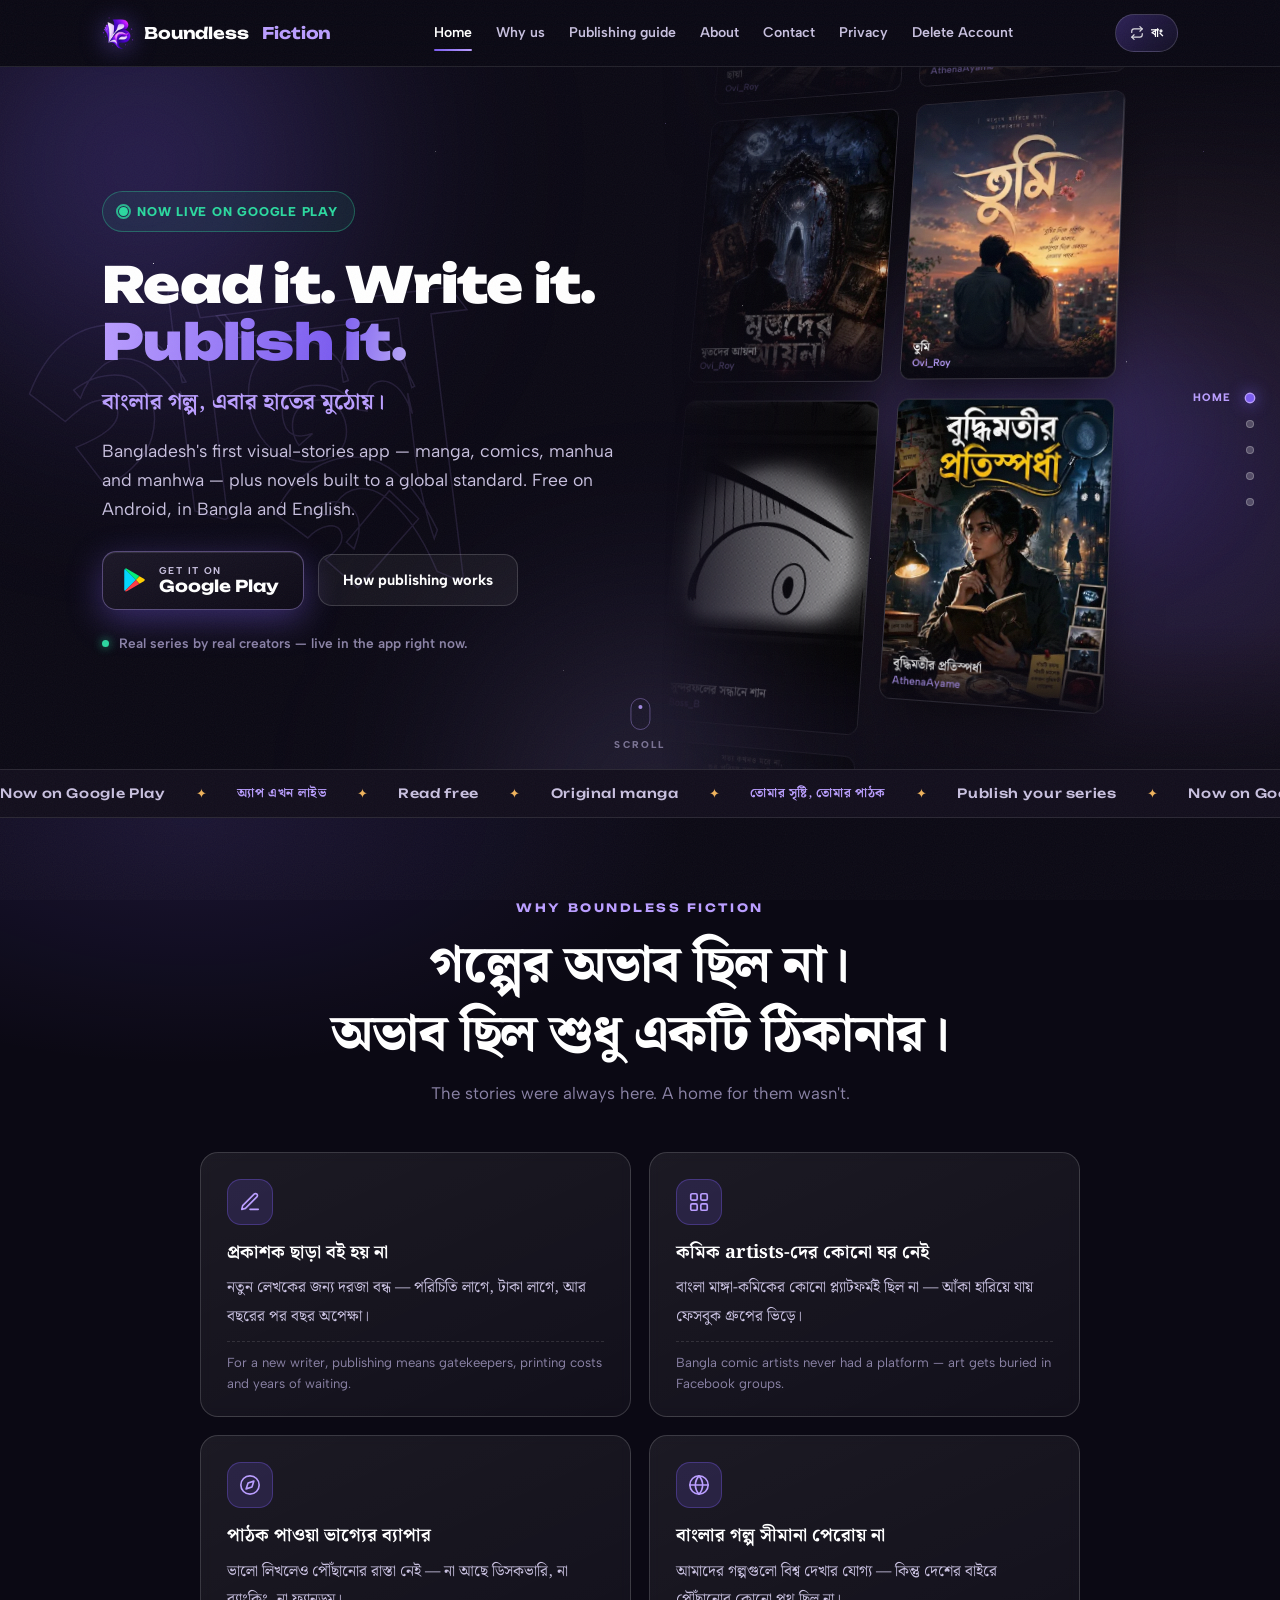
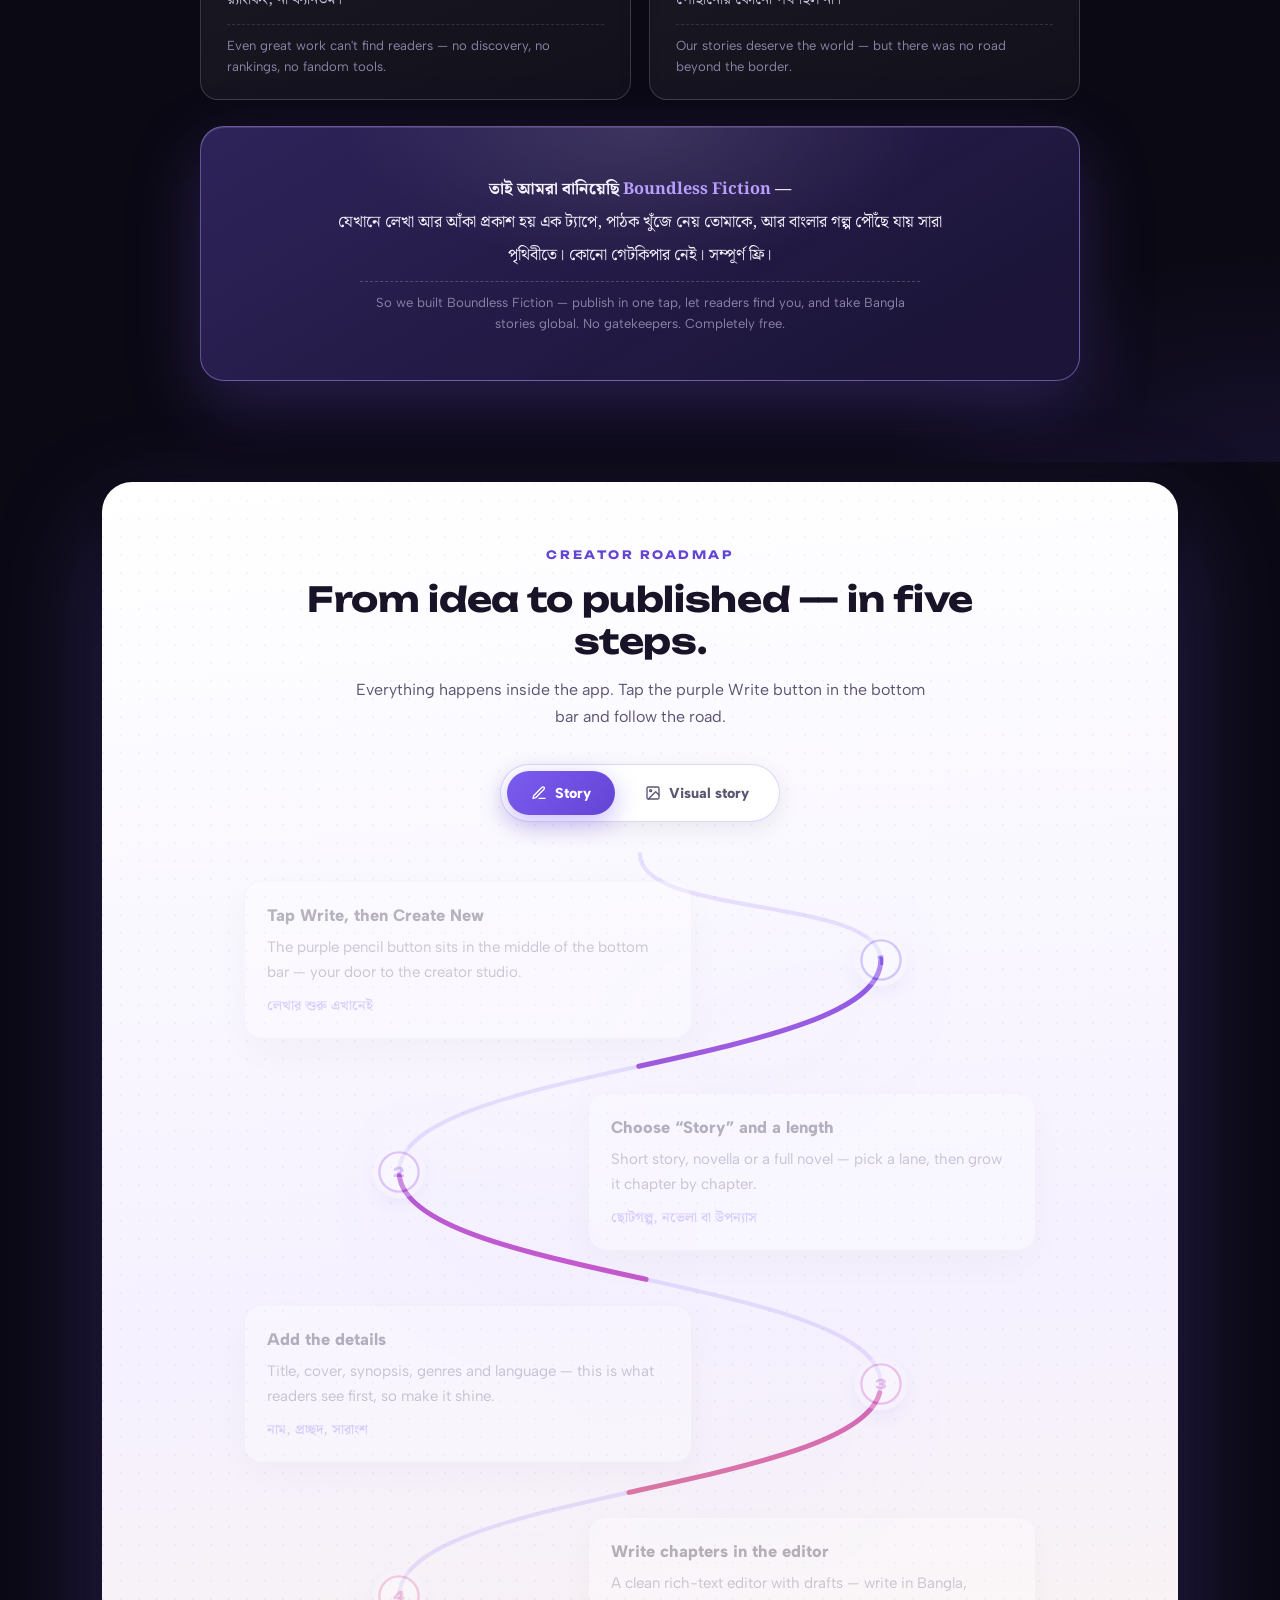
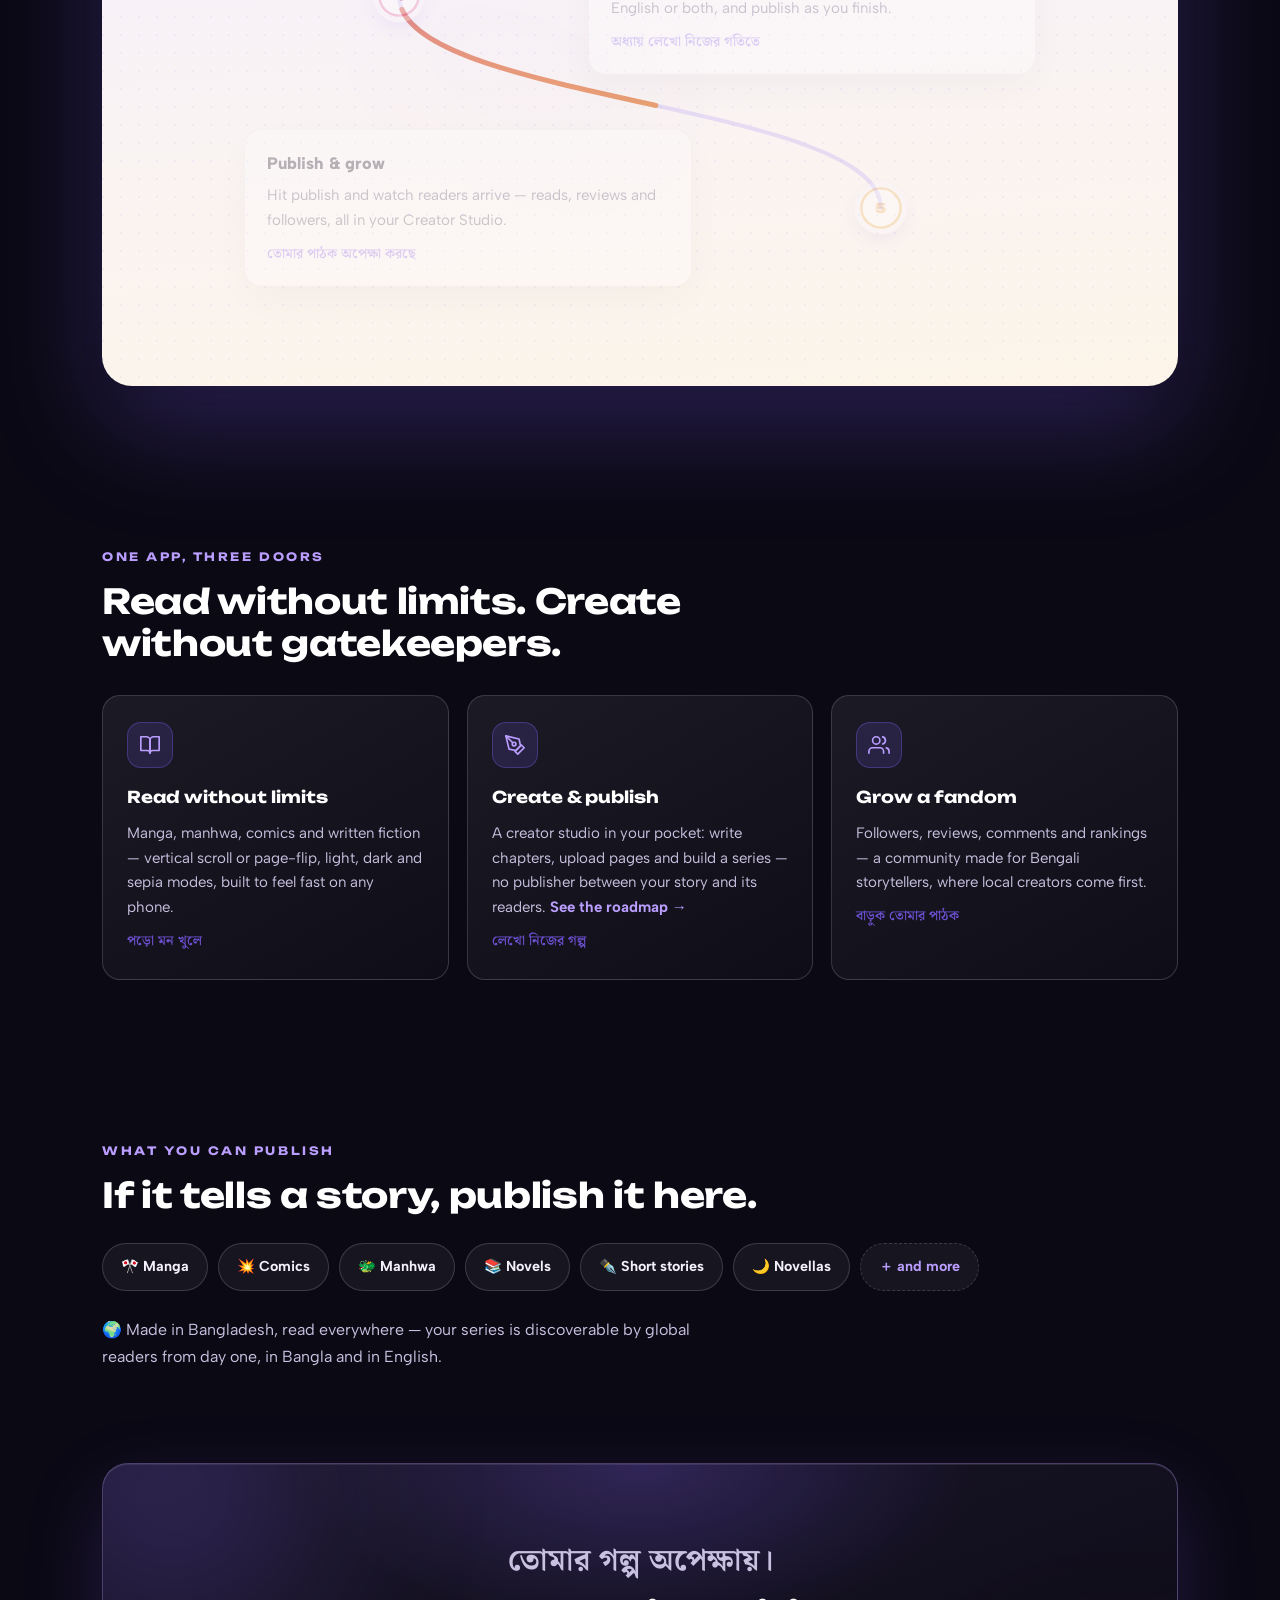
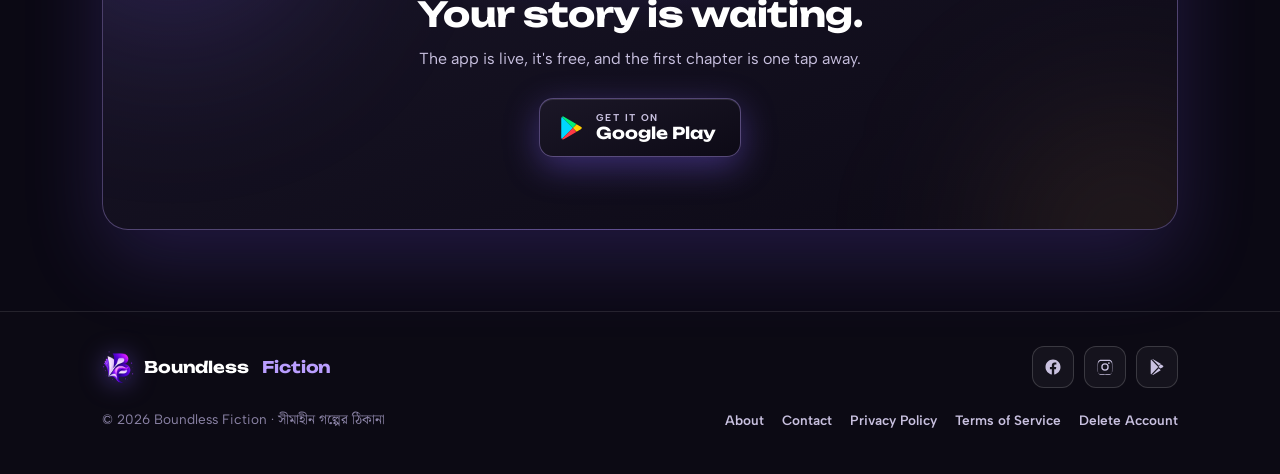
==== index.html @ b5a509c5 "Fix shelf going empty mid-loop; shuffle covers per visit - Root cause: the duplicate cover set used " ====
<!DOCTYPE html>
<html lang="en">
<head>
<meta charset="UTF-8">
<meta name="viewport" content="width=device-width, initial-scale=1.0">
<title>Boundless Fiction — Read & Publish Manga, Comics & Stories | Now on Google Play</title>
<link rel="icon" href="/favicon.ico" sizes="any">
<link rel="icon" type="image/png" sizes="32x32" href="/assets/favicon-32x32.png">
<link rel="icon" type="image/png" sizes="16x16" href="/assets/favicon-16x16.png">
<link rel="apple-touch-icon" sizes="180x180" href="/assets/apple-touch-icon.png">
<meta name="description" content="Boundless Fiction is live on Google Play — read original manga, comics and stories in Bangla and English, free. Write, publish and grow your own series with the creator studio. Made in Bangladesh, read everywhere.">
<meta name="robots" content="index, follow, max-image-preview:large, max-snippet:-1">
<link rel="canonical" href="https://boundlessfiction.com/">

<!-- Open Graph (Facebook / WhatsApp / LinkedIn) -->
<meta property="og:type" content="website">
<meta property="og:site_name" content="Boundless Fiction">
<meta property="og:title" content="Boundless Fiction — Read &amp; Publish Manga, Comics &amp; Stories. Now on Google Play.">
<meta property="og:description" content="The app is live — original manga, comics and stories in Bangla and English, free on Android. Publish your own series with the creator studio. Made in Bangladesh, read everywhere.">
<meta property="og:url" content="https://boundlessfiction.com/">
<meta property="og:image" content="https://boundlessfiction.com/assets/logo.png">
<meta property="og:locale" content="en_US">
<meta property="og:locale:alternate" content="bn_BD">

<!-- Twitter Card -->
<meta name="twitter:card" content="summary_large_image">
<meta name="twitter:title" content="Boundless Fiction — Read &amp; Publish Manga, Comics &amp; Stories. Now on Google Play.">
<meta name="twitter:description" content="The app is live — original manga, comics and stories in Bangla and English, free on Android. Made in Bangladesh, read everywhere.">
<meta name="twitter:image" content="https://boundlessfiction.com/assets/logo.png">

<meta name="theme-color" content="#7B5CF0">
<script type="application/ld+json">
{
  "@context": "https://schema.org",
  "@graph": [
    {
      "@type": "Organization",
      "name": "Boundless Fiction",
      "url": "https://boundlessfiction.com/",
      "logo": "https://boundlessfiction.com/assets/logo.png",
      "description": "Boundless Fiction is Bangladesh's digital home for original manga, comics and stories — read and publish in Bangla and English.",
      "sameAs": [
        "https://play.google.com/store/apps/details?id=com.boundlessfiction.app",
        "https://www.facebook.com/BoundlessFiction",
        "https://www.instagram.com/boundlessfictionapp"
      ]
    },
    {
      "@type": "SoftwareApplication",
      "name": "Boundless Fiction",
      "operatingSystem": "Android",
      "applicationCategory": "EntertainmentApplication",
      "url": "https://boundlessfiction.com/",
      "installUrl": "https://play.google.com/store/apps/details?id=com.boundlessfiction.app",
      "offers": { "@type": "Offer", "price": "0", "priceCurrency": "USD" }
    }
  ]
}
</script>
<link rel="preconnect" href="https://fonts.googleapis.com">
<link rel="preconnect" href="https://fonts.gstatic.com" crossorigin>
<link href="https://fonts.googleapis.com/css2?family=Unbounded:wght@500;700;900&family=Albert+Sans:wght@400;600;700;800&family=Noto+Serif+Bengali:wght@400;600;700;800&display=swap" rel="stylesheet">
<link rel="stylesheet" href="assets/home.css?v=7">
<script defer src="assets/home.js?v=7"></script>
</head>
<body>

<header>
  <div class="wrap nav">
    <a class="logo" href="index.html"><img class="mark" src="assets/logo.png" alt="Boundless Fiction logo">Boundless&nbsp;<em>Fiction</em></a>
    <input type="checkbox" id="menu" class="menu-toggle" hidden aria-hidden="true">
    <div class="nav-right">
      <button class="lang-btn" type="button" aria-label="Switch language">
        <svg viewBox="0 0 24 24" width="14" height="14" fill="none" stroke="currentColor" stroke-width="2" stroke-linecap="round" stroke-linejoin="round" aria-hidden="true"><path d="M17 1l4 4-4 4"/><path d="M3 11V9a4 4 0 0 1 4-4h14"/><path d="M7 23l-4-4 4-4"/><path d="M21 13v2a4 4 0 0 1-4 4H3"/></svg>
        <span class="lang-label">বাং</span>
      </button>
      <label for="menu" class="menu-btn" aria-label="Menu"><span></span><span></span><span></span></label>
    </div>
    <nav class="links">
      <a href="index.html" aria-current="page" data-i18n="nav.home">Home</a>
      <a href="#why" data-i18n="nav.why">Why us</a>
      <a href="#publish" data-i18n="nav.guide">Publishing guide</a>
      <a href="about.html" data-i18n="nav.about">About</a>
      <a href="contact.html" data-i18n="nav.contact">Contact</a>
      <a href="privacy.html" class="hide-sm" data-i18n="nav.privacy">Privacy</a>
      <a href="/delete-account/" class="hide-sm" data-i18n="nav.delete">Delete Account</a>
    </nav>
  </div>
</header>

<!-- flowing petals — the story drifts through the whole page -->
<div class="petals" aria-hidden="true">
  <i style="left:6%;  --t:19s; --d:-3s;  --s:.8"></i>
  <i style="left:14%; --t:24s; --d:-11s; --s:1.1"></i>
  <i style="left:24%; --t:17s; --d:-7s;  --s:.7"></i>
  <i style="left:33%; --t:26s; --d:-19s; --s:1"></i>
  <i style="left:44%; --t:21s; --d:-5s;  --s:.85"></i>
  <i style="left:54%; --t:18s; --d:-14s; --s:.65"></i>
  <i style="left:63%; --t:25s; --d:-9s;  --s:1.15"></i>
  <i style="left:72%; --t:20s; --d:-16s; --s:.75"></i>
  <i style="left:82%; --t:23s; --d:-2s;  --s:.95"></i>
  <i style="left:90%; --t:19s; --d:-12s; --s:.7"></i>
  <i style="left:38%; --t:28s; --d:-22s; --s:.6"></i>
  <i style="left:58%; --t:22s; --d:-18s; --s:.9"></i>
</div>

<nav class="dot-nav" aria-label="Page sections">
  <a href="#top" class="act"><span class="dn-label" data-i18n="nav.home">Home</span><span class="dn-dot"></span></a>
  <a href="#why"><span class="dn-label" data-i18n="nav.why">Why us</span><span class="dn-dot"></span></a>
  <a href="#publish"><span class="dn-label" data-i18n="nav.guide">Publishing guide</span><span class="dn-dot"></span></a>
  <a href="#features"><span class="dn-label" data-i18n="dn.features">Features</span><span class="dn-dot"></span></a>
  <a href="#get-app"><span class="dn-label" data-i18n="dn.app">Get the app</span><span class="dn-dot"></span></a>
</nav>

<main>
  <!-- ── Hero: the night shelf ───────────────────────────────────────── -->
  <section class="hero" id="top">
    <!-- Ambient motion background (pure CSS). To swap in a generated video
         loop (needs Higgsfield credits), drop assets/hero-loop.mp4 + uncomment:
    <video class="hero-video" autoplay muted loop playsinline poster="assets/logo.png">
      <source src="assets/hero-loop.mp4" type="video/mp4">
    </video> -->
    <div class="sky" aria-hidden="true">
      <span class="blob b1"></span><span class="blob b2"></span><span class="blob b3"></span>
      <span class="stars s1"></span><span class="stars s2"></span>
      <span class="shoot sh1"></span><span class="shoot sh2"></span>
    </div>

    <div class="wrap hero-grid">
      <span class="hero-glyph bn-f" aria-hidden="true">গল্প</span>
      <div class="hero-copy">
        <span class="live-badge rv"><span class="dot"></span><span data-i18n="hero.badge">Now live on Google Play</span></span>
        <h1 class="rv" style="--d:.07s">
          <span data-i18n="hero.h1a">Read it. Write it.</span><br>
          <span class="grad" data-i18n="hero.h1b">Publish it.</span>
        </h1>
        <p class="bn-display rv" style="--d:.14s">বাংলার গল্প, এবার হাতের মুঠোয়।</p>
        <p class="lede rv" style="--d:.2s" data-i18n="hero.lede">Bangladesh's first visual-stories app — manga, comics, manhua and manhwa — plus novels built to a global standard. Free on Android, in Bangla and English.</p>
        <div class="cta-row rv" style="--d:.28s">
          <a class="btn-play" href="https://play.google.com/store/apps/details?id=com.boundlessfiction.app" target="_blank" rel="noopener">
            <svg viewBox="0 0 24 24" width="26" height="26" aria-hidden="true"><path fill="#00F076" d="M16.9 8.4 5.8 1.8c-.9-.5-1.7-.5-2.2 0L13.7 12l3.2-3.6z"/><path fill="#00D7FE" d="M3.6 1.8 13.7 12 3.6 22.2c-.4-.4-.6-1-.6-1.7V3.5c0-.7.2-1.3.6-1.7z"/><path fill="#FFCE00" d="M17.1 8.6 13.7 12l3.4 3.4 4-2.3c1.2-.7 1.2-1.5 0-2.2l-4-2.3z"/><path fill="#FF3A44" d="M16.9 15.6 13.7 12 3.6 22.2c.5.5 1.3.5 2.2 0l11.1-6.6z"/></svg>
            <span class="lines"><span class="small" data-i18n="hero.geton">GET IT ON</span><span class="big">Google Play</span></span>
          </a>
          <a class="btn-ghost" href="#publish" data-i18n="hero.how">How publishing works</a>
        </div>
        <p class="hero-note rv" style="--d:.36s"><span class="dot" aria-hidden="true"></span><span data-i18n="hero.note">Real series by real creators — live in the app right now.</span></p>
      </div>
    </div>

    <!-- The night shelf: the whole right side of the screen is a drifting
         3D wall of real covers from the app -->
    <div class="shelf rv" style="--d:.24s" role="img" aria-label="Covers of real series published on Boundless Fiction, drifting across a tilted shelf">
        <div class="shelf-tilt">
          <div class="lane" style="--t:46s">
            <div class="lane-track">
              <div class="set">
                <a class="shelf-card" href="https://play.google.com/store/apps/details?id=com.boundlessfiction.app" target="_blank" rel="noopener" tabindex="-1">
                  <img src="assets/covers/athena-buddhimotir.webp" alt="" width="360" height="480" decoding="async">
                  <span class="plate"><strong class="bn-f">বুদ্ধিমতীর প্রতিস্পর্ধা</strong><em>AthenaAyame</em></span>
                </a>
                <a class="shelf-card" href="https://play.google.com/store/apps/details?id=com.boundlessfiction.app" target="_blank" rel="noopener" tabindex="-1">
                  <img src="assets/covers/bossb-fifth-seal.webp" alt="" width="360" height="540" decoding="async">
                  <span class="plate"><strong>The Fifth Seal</strong><em>Boss_B</em></span>
                </a>
                <a class="shelf-card" href="https://play.google.com/store/apps/details?id=com.boundlessfiction.app" target="_blank" rel="noopener" tabindex="-1">
                  <img src="assets/covers/ovi-chhaya.webp" alt="" width="360" height="480" decoding="async">
                  <span class="plate"><strong class="bn-f">ছায়া</strong><em>Ovi_Roy</em></span>
                </a>
              </div>
              <div class="set" aria-hidden="true">
                <a class="shelf-card" href="https://play.google.com/store/apps/details?id=com.boundlessfiction.app" target="_blank" rel="noopener" tabindex="-1">
                  <img src="assets/covers/athena-buddhimotir.webp" alt="" width="360" height="480" decoding="async">
                  <span class="plate"><strong class="bn-f">বুদ্ধিমতীর প্রতিস্পর্ধা</strong><em>AthenaAyame</em></span>
                </a>
                <a class="shelf-card" href="https://play.google.com/store/apps/details?id=com.boundlessfiction.app" target="_blank" rel="noopener" tabindex="-1">
                  <img src="assets/covers/bossb-fifth-seal.webp" alt="" width="360" height="540" decoding="async">
                  <span class="plate"><strong>The Fifth Seal</strong><em>Boss_B</em></span>
                </a>
                <a class="shelf-card" href="https://play.google.com/store/apps/details?id=com.boundlessfiction.app" target="_blank" rel="noopener" tabindex="-1">
                  <img src="assets/covers/ovi-chhaya.webp" alt="" width="360" height="480" decoding="async">
                  <span class="plate"><strong class="bn-f">ছায়া</strong><em>Ovi_Roy</em></span>
                </a>
              </div>
            </div>
          </div>

          <div class="lane rev" style="--t:58s">
            <div class="lane-track">
              <div class="set">
                <a class="shelf-card" href="https://play.google.com/store/apps/details?id=com.boundlessfiction.app" target="_blank" rel="noopener" tabindex="-1">
                  <img src="assets/covers/nill-ogrebane.webp" alt="" width="360" height="540" decoding="async">
                  <span class="plate"><strong>OGREBANE</strong><em>Nill</em></span>
                </a>
                <a class="shelf-card" href="https://play.google.com/store/apps/details?id=com.boundlessfiction.app" target="_blank" rel="noopener" tabindex="-1">
                  <img src="assets/covers/ovi-mritoder-ayna.webp" alt="" width="360" height="480" decoding="async">
                  <span class="plate"><strong class="bn-f">মৃতদের আয়না</strong><em>Ovi_Roy</em></span>
                </a>
                <a class="shelf-card" href="https://play.google.com/store/apps/details?id=com.boundlessfiction.app" target="_blank" rel="noopener" tabindex="-1">
                  <img src="assets/covers/bossb-shundorfol.webp" alt="" width="360" height="540" decoding="async">
                  <span class="plate"><strong class="bn-f">সুন্দরফলের সন্ধানে শান</strong><em>Boss_B</em></span>
                </a>
                <a class="shelf-card" href="https://play.google.com/store/apps/details?id=com.boundlessfiction.app" target="_blank" rel="noopener" tabindex="-1">
                  <img src="assets/covers/ovi-tumi.webp" alt="" width="360" height="480" decoding="async">
                  <span class="plate"><strong class="bn-f">তুমি</strong><em>Ovi_Roy</em></span>
                </a>
              </div>
              <div class="set" aria-hidden="true">
                <a class="shelf-card" href="https://play.google.com/store/apps/details?id=com.boundlessfiction.app" target="_blank" rel="noopener" tabindex="-1">
                  <img src="assets/covers/nill-ogrebane.webp" alt="" width="360" height="540" decoding="async">
                  <span class="plate"><strong>OGREBANE</strong><em>Nill</em></span>
                </a>
                <a class="shelf-card" href="https://play.google.com/store/apps/details?id=com.boundlessfiction.app" target="_blank" rel="noopener" tabindex="-1">
                  <img src="assets/covers/ovi-mritoder-ayna.webp" alt="" width="360" height="480" decoding="async">
                  <span class="plate"><strong class="bn-f">মৃতদের আয়না</strong><em>Ovi_Roy</em></span>
                </a>
                <a class="shelf-card" href="https://play.google.com/store/apps/details?id=com.boundlessfiction.app" target="_blank" rel="noopener" tabindex="-1">
                  <img src="assets/covers/bossb-shundorfol.webp" alt="" width="360" height="540" decoding="async">
                  <span class="plate"><strong class="bn-f">সুন্দরফলের সন্ধানে শান</strong><em>Boss_B</em></span>
                </a>
                <a class="shelf-card" href="https://play.google.com/store/apps/details?id=com.boundlessfiction.app" target="_blank" rel="noopener" tabindex="-1">
                  <img src="assets/covers/ovi-tumi.webp" alt="" width="360" height="480" decoding="async">
                  <span class="plate"><strong class="bn-f">তুমি</strong><em>Ovi_Roy</em></span>
                </a>
              </div>
            </div>
          </div>

          <div class="lane" style="--t:52s">
            <div class="lane-track">
              <div class="set">
                <a class="shelf-card" href="https://play.google.com/store/apps/details?id=com.boundlessfiction.app" target="_blank" rel="noopener" tabindex="-1">
                  <img src="assets/covers/ovi-tumi.webp" alt="" width="360" height="480" decoding="async">
                  <span class="plate"><strong class="bn-f">তুমি</strong><em>Ovi_Roy</em></span>
                </a>
                <a class="shelf-card" href="https://play.google.com/store/apps/details?id=com.boundlessfiction.app" target="_blank" rel="noopener" tabindex="-1">
                  <img src="assets/covers/bossb-adhamanob.webp" alt="" width="360" height="540" decoding="async">
                  <span class="plate"><strong class="bn-f">আধামানব</strong><em>Boss_B</em></span>
                </a>
                <a class="shelf-card" href="https://play.google.com/store/apps/details?id=com.boundlessfiction.app" target="_blank" rel="noopener" tabindex="-1">
                  <img src="assets/covers/athena-buddhimotir.webp" alt="" width="360" height="480" decoding="async">
                  <span class="plate"><strong class="bn-f">বুদ্ধিমতীর প্রতিস্পর্ধা</strong><em>AthenaAyame</em></span>
                </a>
              </div>
              <div class="set" aria-hidden="true">
                <a class="shelf-card" href="https://play.google.com/store/apps/details?id=com.boundlessfiction.app" target="_blank" rel="noopener" tabindex="-1">
                  <img src="assets/covers/ovi-tumi.webp" alt="" width="360" height="480" decoding="async">
                  <span class="plate"><strong class="bn-f">তুমি</strong><em>Ovi_Roy</em></span>
                </a>
                <a class="shelf-card" href="https://play.google.com/store/apps/details?id=com.boundlessfiction.app" target="_blank" rel="noopener" tabindex="-1">
                  <img src="assets/covers/bossb-adhamanob.webp" alt="" width="360" height="540" decoding="async">
                  <span class="plate"><strong class="bn-f">আধামানব</strong><em>Boss_B</em></span>
                </a>
                <a class="shelf-card" href="https://play.google.com/store/apps/details?id=com.boundlessfiction.app" target="_blank" rel="noopener" tabindex="-1">
                  <img src="assets/covers/athena-buddhimotir.webp" alt="" width="360" height="480" decoding="async">
                  <span class="plate"><strong class="bn-f">বুদ্ধিমতীর প্রতিস্পর্ধা</strong><em>AthenaAyame</em></span>
                </a>
              </div>
            </div>
          </div>
        </div>
      <span class="shelf-fog" aria-hidden="true"></span>
    </div>

    <div class="scroll-cue" aria-hidden="true"><span class="sc-track"><span class="sc-dot"></span></span><span class="sc-label">Scroll</span></div>
  </section>

  <!-- ── Marquee strip ────────────────────────────────────────────────── -->
  <div class="strip" aria-hidden="true">
    <div class="track">
      <span>Now on Google Play</span><span class="star">✦</span>
      <span class="bn-f">অ্যাপ এখন লাইভ</span><span class="star">✦</span>
      <span>Read free</span><span class="star">✦</span>
      <span>Original manga</span><span class="star">✦</span>
      <span class="bn-f">তোমার সৃষ্টি, তোমার পাঠক</span><span class="star">✦</span>
      <span>Publish your series</span><span class="star">✦</span>
      <span>Now on Google Play</span><span class="star">✦</span>
      <span class="bn-f">অ্যাপ এখন লাইভ</span><span class="star">✦</span>
      <span>Read free</span><span class="star">✦</span>
      <span>Original manga</span><span class="star">✦</span>
      <span class="bn-f">তোমার সৃষ্টি, তোমার পাঠক</span><span class="star">✦</span>
      <span>Publish your series</span><span class="star">✦</span>
    </div>
  </div>

  <!-- ── Why Boundless Fiction — the struggle, Bangla first ──────────── -->
  <section class="why section" id="why">
    <div class="wrap">
      <div class="kicker rv" data-i18n="why.kicker">Why Boundless Fiction</div>
      <h2 class="rv bn-lead" style="--d:.06s">গল্পের অভাব ছিল না।<br>অভাব ছিল শুধু একটি ঠিকানার।</h2>
      <p class="why-sub rv" style="--d:.12s" data-i18n="why.sub">The stories were always here. A home for them wasn't.</p>

      <div class="why-grid">
        <article class="why-card rv" style="--d:.08s">
          <div class="w-ic"><svg viewBox="0 0 24 24" width="22" height="22" fill="none" stroke="currentColor" stroke-width="1.8" stroke-linecap="round" stroke-linejoin="round" aria-hidden="true"><path d="M12 20h9"/><path d="M16.5 3.5a2.121 2.121 0 0 1 3 3L7 19l-4 1 1-4L16.5 3.5z"/></svg></div>
          <h3 class="bn-f">প্রকাশক ছাড়া বই হয় না</h3>
          <p class="bn-f">নতুন লেখকের জন্য দরজা বন্ধ — পরিচিতি লাগে, টাকা লাগে, আর বছরের পর বছর অপেক্ষা।</p>
          <p class="w-en">For a new writer, publishing means gatekeepers, printing costs and years of waiting.</p>
        </article>
        <article class="why-card rv" style="--d:.16s">
          <div class="w-ic"><svg viewBox="0 0 24 24" width="22" height="22" fill="none" stroke="currentColor" stroke-width="1.8" stroke-linecap="round" stroke-linejoin="round" aria-hidden="true"><rect x="3" y="3" width="7" height="7" rx="1.5"/><rect x="14" y="3" width="7" height="7" rx="1.5"/><rect x="14" y="14" width="7" height="7" rx="1.5"/><rect x="3" y="14" width="7" height="7" rx="1.5"/></svg></div>
          <h3 class="bn-f">কমিক artists-দের কোনো ঘর নেই</h3>
          <p class="bn-f">বাংলা মাঙ্গা-কমিকের কোনো প্ল্যাটফর্মই ছিল না — আঁকা হারিয়ে যায় ফেসবুক গ্রুপের ভিড়ে।</p>
          <p class="w-en">Bangla comic artists never had a platform — art gets buried in Facebook groups.</p>
        </article>
        <article class="why-card rv" style="--d:.24s">
          <div class="w-ic"><svg viewBox="0 0 24 24" width="22" height="22" fill="none" stroke="currentColor" stroke-width="1.8" stroke-linecap="round" stroke-linejoin="round" aria-hidden="true"><circle cx="12" cy="12" r="10"/><polygon points="16.24 7.76 14.12 14.12 7.76 16.24 9.88 9.88"/></svg></div>
          <h3 class="bn-f">পাঠক পাওয়া ভাগ্যের ব্যাপার</h3>
          <p class="bn-f">ভালো লিখলেও পৌঁছানোর রাস্তা নেই — না আছে ডিসকভারি, না র‍্যাংকিং, না ফ্যানডম।</p>
          <p class="w-en">Even great work can't find readers — no discovery, no rankings, no fandom tools.</p>
        </article>
        <article class="why-card rv" style="--d:.32s">
          <div class="w-ic"><svg viewBox="0 0 24 24" width="22" height="22" fill="none" stroke="currentColor" stroke-width="1.8" stroke-linecap="round" stroke-linejoin="round" aria-hidden="true"><circle cx="12" cy="12" r="10"/><path d="M2 12h20"/><path d="M12 2a15.3 15.3 0 0 1 4 10 15.3 15.3 0 0 1-4 10 15.3 15.3 0 0 1-4-10 15.3 15.3 0 0 1 4-10z"/></svg></div>
          <h3 class="bn-f">বাংলার গল্প সীমানা পেরোয় না</h3>
          <p class="bn-f">আমাদের গল্পগুলো বিশ্ব দেখার যোগ্য — কিন্তু দেশের বাইরে পৌঁছানোর কোনো পথ ছিল না।</p>
          <p class="w-en">Our stories deserve the world — but there was no road beyond the border.</p>
        </article>
      </div>

      <div class="why-answer rv" style="--d:.1s">
        <p class="bn-f big">তাই আমরা বানিয়েছি <strong>Boundless Fiction</strong> —</p>
        <p class="bn-f">যেখানে লেখা আর আঁকা প্রকাশ হয় এক ট্যাপে, পাঠক খুঁজে নেয় তোমাকে, আর বাংলার গল্প পৌঁছে যায় সারা পৃথিবীতে। কোনো গেটকিপার নেই। সম্পূর্ণ ফ্রি।</p>
        <p class="w-en" data-i18n="why.answerEn">So we built Boundless Fiction — publish in one tap, let readers find you, and take Bangla stories global. No gatekeepers. Completely free.</p>
      </div>
    </div>
  </section>

  <!-- ── Publishing roadmap — the snake ───────────────────────────────── -->
  <section class="roadmap section" id="publish">
    <div class="wrap">
      <div class="road-card">
        <div class="kicker rv" data-i18n="map.kicker">Creator roadmap</div>
        <h2 class="rv" style="--d:.06s" data-i18n="map.h2">From idea to published — in five steps.</h2>
        <p class="section-lede rv" style="--d:.12s" data-i18n="map.lede">Everything happens inside the app. Tap the purple Write button in the bottom bar and follow the road.</p>

        <div class="tabs rv" style="--d:.18s" role="tablist" aria-label="Publishing tracks">
          <button class="tab" id="tab-story" type="button" role="tab" aria-selected="true" aria-controls="track-story"><svg class="t-ic" viewBox="0 0 24 24" width="16" height="16" fill="none" stroke="currentColor" stroke-width="2" stroke-linecap="round" stroke-linejoin="round" aria-hidden="true"><path d="M12 20h9"/><path d="M16.5 3.5a2.121 2.121 0 0 1 3 3L7 19l-4 1 1-4L16.5 3.5z"/></svg><span data-i18n="map.tabStory">Story</span></button>
          <button class="tab" id="tab-visual" type="button" role="tab" aria-selected="false" aria-controls="track-visual"><svg class="t-ic" viewBox="0 0 24 24" width="16" height="16" fill="none" stroke="currentColor" stroke-width="2" stroke-linecap="round" stroke-linejoin="round" aria-hidden="true"><rect x="3" y="3" width="18" height="18" rx="2"/><circle cx="8.5" cy="8.5" r="1.5"/><path d="m21 15-5-5L5 21"/></svg><span data-i18n="map.tabVisual">Visual story</span></button>
        </div>

        <!-- Story track -->
        <div class="track" id="track-story" role="tabpanel" aria-labelledby="tab-story">
          <h3 class="track-title" data-i18n="map.storyTitle">Publish a written story</h3>
          <div class="snake">
            <svg class="snake-path" viewBox="0 0 100 100" preserveAspectRatio="none" aria-hidden="true">
              <defs>
                <linearGradient id="flowGradS" x1="0" y1="0" x2="0" y2="1">
                  <stop offset="0" stop-color="#7b5cf0"/>
                  <stop offset="0.5" stop-color="#cf59c8"/>
                  <stop offset="1" stop-color="#f0b35c"/>
                </linearGradient>
              </defs>
              <path class="rail" d="M 50 0 C 50 6 78 4 78 10 C 78 20 22 20 22 30 C 22 40 78 40 78 50 C 78 60 22 60 22 70 C 22 80 78 80 78 90" pathLength="100"/>
              <path class="flow" stroke="url(#flowGradS)" d="M 50 0 C 50 6 78 4 78 10 C 78 20 22 20 22 30 C 22 40 78 40 78 50 C 78 60 22 60 22 70 C 22 80 78 80 78 90" pathLength="100"/>
            </svg>            <ol class="stops">
              <li class="stop right" style="--y:10%; --d:.15s; --nc:#7b5cf0; --ncs:rgba(123,92,240,.16)">
                <span class="node">1</span>
                <div class="step">
                  <strong data-i18n="s1.t">Tap Write, then Create New</strong>
                  <p data-i18n="s1.p">The purple pencil button sits in the middle of the bottom bar — your door to the creator studio.</p>
                  <span class="bn-echo">লেখার শুরু এখানেই</span>
                </div>
              </li>
              <li class="stop left" style="--y:30%; --d:.35s; --nc:#a55ce8; --ncs:rgba(165,92,232,.16)">
                <span class="node">2</span>
                <div class="step">
                  <strong data-i18n="s2.t">Choose “Story” and a length</strong>
                  <p data-i18n="s2.p">Short story, novella or a full novel — pick a lane, then grow it chapter by chapter.</p>
                  <span class="bn-echo">ছোটগল্প, নভেলা বা উপন্যাস</span>
                </div>
              </li>
              <li class="stop right" style="--y:50%; --d:.55s; --nc:#cf59c8; --ncs:rgba(207,89,200,.16)">
                <span class="node">3</span>
                <div class="step">
                  <strong data-i18n="s3.t">Add the details</strong>
                  <p data-i18n="s3.p">Title, cover, synopsis, genres and language — this is what readers see first, so make it shine.</p>
                  <span class="bn-echo">নাম, প্রচ্ছদ, সারাংশ</span>
                </div>
              </li>
              <li class="stop left" style="--y:70%; --d:.75s; --nc:#e86aa0; --ncs:rgba(232,106,160,.16)">
                <span class="node">4</span>
                <div class="step">
                  <strong data-i18n="s4.t">Write chapters in the editor</strong>
                  <p data-i18n="s4.p">A clean rich-text editor with drafts — write in Bangla, English or both, and publish as you finish.</p>
                  <span class="bn-echo">অধ্যায় লেখো নিজের গতিতে</span>
                </div>
              </li>
              <li class="stop right" style="--y:90%; --d:.95s; --nc:#f0b35c; --ncs:rgba(240,179,92,.2)">
                <span class="node">5</span>
                <div class="step">
                  <strong data-i18n="s5.t">Publish &amp; grow</strong>
                  <p data-i18n="s5.p">Hit publish and watch readers arrive — reads, reviews and followers, all in your Creator Studio.</p>
                  <span class="bn-echo">তোমার পাঠক অপেক্ষা করছে</span>
                </div>
              </li>
            </ol>
          </div>
        </div>

        <!-- Visual track -->
        <div class="track" id="track-visual" role="tabpanel" aria-labelledby="tab-visual" hidden>
          <h3 class="track-title" data-i18n="map.visualTitle">Publish a visual story</h3>
          <div class="snake">
            <svg class="snake-path" viewBox="0 0 100 100" preserveAspectRatio="none" aria-hidden="true">
              <defs>
                <linearGradient id="flowGradV" x1="0" y1="0" x2="0" y2="1">
                  <stop offset="0" stop-color="#7b5cf0"/>
                  <stop offset="0.5" stop-color="#cf59c8"/>
                  <stop offset="1" stop-color="#f0b35c"/>
                </linearGradient>
              </defs>
              <path class="rail" d="M 50 0 C 50 6 78 4 78 10 C 78 20 22 20 22 30 C 22 40 78 40 78 50 C 78 60 22 60 22 70 C 22 80 78 80 78 90" pathLength="100"/>
              <path class="flow" stroke="url(#flowGradV)" d="M 50 0 C 50 6 78 4 78 10 C 78 20 22 20 22 30 C 22 40 78 40 78 50 C 78 60 22 60 22 70 C 22 80 78 80 78 90" pathLength="100"/>
            </svg>            <ol class="stops">
              <li class="stop right" style="--y:10%; --d:.15s; --nc:#7b5cf0; --ncs:rgba(123,92,240,.16)">
                <span class="node">1</span>
                <div class="step">
                  <strong data-i18n="v1.t">Tap Write, then Create New</strong>
                  <p data-i18n="v1.p">Same purple pencil button — manga, manhwa and comics start from the exact same door.</p>
                  <span class="bn-echo">artists-দের জন্যও একই দরজা</span>
                </div>
              </li>
              <li class="stop left" style="--y:30%; --d:.35s; --nc:#a55ce8; --ncs:rgba(165,92,232,.16)">
                <span class="node">2</span>
                <div class="step">
                  <strong data-i18n="v2.t">Pick your format</strong>
                  <p data-i18n="v2.p">Manga, manhwa or comic — the reading direction (right-to-left, vertical scroll, page flip) sets itself.</p>
                  <span class="bn-echo">মাঙ্গা, মানহুয়া বা কমিক</span>
                </div>
              </li>
              <li class="stop right" style="--y:50%; --d:.55s; --nc:#cf59c8; --ncs:rgba(207,89,200,.16)">
                <span class="node">3</span>
                <div class="step">
                  <strong data-i18n="v3.t">Add the details</strong>
                  <p data-i18n="v3.p">Title, cover art, synopsis, genres and language — your cover is your poster, give it your best panel.</p>
                  <span class="bn-echo">প্রচ্ছদই তোমার পোস্টার</span>
                </div>
              </li>
              <li class="stop left" style="--y:70%; --d:.75s; --nc:#e86aa0; --ncs:rgba(232,106,160,.16)">
                <span class="node">4</span>
                <div class="step">
                  <strong data-i18n="v4.t">Upload chapter pages</strong>
                  <p data-i18n="v4.p">Add page images for each chapter in order — reorder anytime, preview exactly what readers will see.</p>
                  <span class="bn-echo">পাতায় পাতায় তোমার আঁকা</span>
                </div>
              </li>
              <li class="stop right" style="--y:90%; --d:.95s; --nc:#f0b35c; --ncs:rgba(240,179,92,.2)">
                <span class="node">5</span>
                <div class="step">
                  <strong data-i18n="v5.t">Publish &amp; grow</strong>
                  <p data-i18n="v5.p">Go live and build a fandom — rankings, comments and followers, all in your Creator Studio.</p>
                  <span class="bn-echo">বাড়ুক তোমার ফ্যানডম</span>
                </div>
              </li>
            </ol>
          </div>
        </div>
      </div>
    </div>
  </section>

  <!-- ── Feature trio ─────────────────────────────────────────────────── -->
  <section class="panels section" id="features">
    <div class="wrap">
      <div class="kicker rv" data-i18n="feat.kicker">One app, three doors</div>
      <h2 class="rv" style="--d:.06s" data-i18n="feat.h2">Read without limits. Create without gatekeepers.</h2>
      <div class="grid">
        <article class="panel rv" style="--d:.1s">
          <div class="ic"><svg viewBox="0 0 24 24" width="22" height="22" fill="none" stroke="currentColor" stroke-width="1.8" stroke-linecap="round" stroke-linejoin="round" aria-hidden="true"><path d="M2 3h6a4 4 0 0 1 4 4v14a3 3 0 0 0-3-3H2z"/><path d="M22 3h-6a4 4 0 0 0-4 4v14a3 3 0 0 1 3-3h7z"/></svg></div>
          <h3 data-i18n="feat.readT">Read without limits</h3>
          <p data-i18n="feat.readP">Manga, manhwa, comics and written fiction — vertical scroll or page-flip, light, dark and sepia modes, built to feel fast on any phone.</p>
          <span class="bn-echo">পড়ো মন খুলে</span>
        </article>
        <article class="panel rv" style="--d:.18s">
          <div class="ic"><svg viewBox="0 0 24 24" width="22" height="22" fill="none" stroke="currentColor" stroke-width="1.8" stroke-linecap="round" stroke-linejoin="round" aria-hidden="true"><path d="M12 19l7-7 3 3-7 7-3-3z"/><path d="M18 13l-1.5-7.5L2 2l3.5 14.5L13 18l5-5z"/><path d="M2 2l7.586 7.586"/><circle cx="11" cy="11" r="2"/></svg></div>
          <h3 data-i18n="feat.createT">Create &amp; publish</h3>
          <p data-i18n="feat.createP">A creator studio in your pocket: write chapters, upload pages and build a series — no publisher between your story and its readers. <a class="in-link" href="#publish" data-i18n="feat.createLink">See the roadmap →</a></p>
          <span class="bn-echo">লেখো নিজের গল্প</span>
        </article>
        <article class="panel rv" style="--d:.26s">
          <div class="ic"><svg viewBox="0 0 24 24" width="22" height="22" fill="none" stroke="currentColor" stroke-width="1.8" stroke-linecap="round" stroke-linejoin="round" aria-hidden="true"><path d="M17 21v-2a4 4 0 0 0-4-4H5a4 4 0 0 0-4 4v2"/><circle cx="9" cy="7" r="4"/><path d="M23 21v-2a4 4 0 0 0-3-3.87"/><path d="M16 3.13a4 4 0 0 1 0 7.75"/></svg></div>
          <h3 data-i18n="feat.growT">Grow a fandom</h3>
          <p data-i18n="feat.growP">Followers, reviews, comments and rankings — a community made for Bengali storytellers, where local creators come first.</p>
          <span class="bn-echo">বাড়ুক তোমার পাঠক</span>
        </article>
      </div>
    </div>
  </section>

  <!-- ── Formats ──────────────────────────────────────────────────────── -->
  <section class="formats section">
    <div class="wrap">
      <div class="kicker rv" data-i18n="fmt.kicker">What you can publish</div>
      <h2 class="rv" style="--d:.06s" data-i18n="fmt.h2">If it tells a story, publish it here.</h2>
      <div class="chips rv" style="--d:.12s">
        <span class="chip">🎌 Manga</span>
        <span class="chip">💥 Comics</span>
        <span class="chip">🐲 Manhwa</span>
        <span class="chip">📚 Novels</span>
        <span class="chip">✒️ Short stories</span>
        <span class="chip">🌙 Novellas</span>
        <span class="chip more">＋ and more</span>
      </div>
      <p class="globe-line rv" style="--d:.18s" data-i18n="fmt.globe">🌍 Made in Bangladesh, read everywhere — your series is discoverable by global readers from day one, in Bangla and in English.</p>
    </div>
  </section>

  <!-- ── Final CTA ────────────────────────────────────────────────────── -->
  <section class="cta-band section" id="get-app">
    <div class="wrap">
      <div class="band rv">
        <p class="bn-display big">তোমার গল্প অপেক্ষায়।</p>
        <h2 data-i18n="cta.h2">Your story is waiting.</h2>
        <p data-i18n="cta.p">The app is live, it's free, and the first chapter is one tap away.</p>
        <a class="btn-play" href="https://play.google.com/store/apps/details?id=com.boundlessfiction.app" target="_blank" rel="noopener">
          <svg viewBox="0 0 24 24" width="26" height="26" aria-hidden="true"><path fill="#00F076" d="M16.9 8.4 5.8 1.8c-.9-.5-1.7-.5-2.2 0L13.7 12l3.2-3.6z"/><path fill="#00D7FE" d="M3.6 1.8 13.7 12 3.6 22.2c-.4-.4-.6-1-.6-1.7V3.5c0-.7.2-1.3.6-1.7z"/><path fill="#FFCE00" d="M17.1 8.6 13.7 12l3.4 3.4 4-2.3c1.2-.7 1.2-1.5 0-2.2l-4-2.3z"/><path fill="#FF3A44" d="M16.9 15.6 13.7 12 3.6 22.2c.5.5 1.3.5 2.2 0l11.1-6.6z"/></svg>
          <span class="lines"><span class="small" data-i18n="hero.geton2">GET IT ON</span><span class="big">Google Play</span></span>
        </a>
      </div>
    </div>
  </section>
</main>

<footer>
  <div class="wrap foot">
    <div class="foot-top">
      <a class="logo" href="index.html"><img class="mark" src="assets/logo.png" alt="Boundless Fiction logo">Boundless&nbsp;<em>Fiction</em></a>
      <div class="socials">
        <a href="https://www.facebook.com/BoundlessFiction?mibextid=rS40aB7S9Ucbxw6v" target="_blank" rel="noopener" aria-label="Boundless Fiction on Facebook">
          <svg viewBox="0 0 24 24" width="18" height="18" aria-hidden="true"><path fill="currentColor" d="M22 12.06C22 6.5 17.52 2 12 2S2 6.5 2 12.06c0 5.02 3.66 9.18 8.44 9.94v-7.03H7.9v-2.9h2.54V9.85c0-2.5 1.5-3.9 3.77-3.9 1.1 0 2.24.2 2.24.2v2.46H15.2c-1.24 0-1.63.77-1.63 1.56v1.88h2.78l-.45 2.9h-2.33V22c4.78-.76 8.43-4.92 8.43-9.94z"/></svg>
        </a>
        <a href="https://www.instagram.com/boundlessfictionapp" target="_blank" rel="noopener" aria-label="Boundless Fiction on Instagram">
          <svg viewBox="0 0 24 24" width="18" height="18" aria-hidden="true"><path fill="currentColor" d="M12 2.2c3.2 0 3.58.01 4.84.07 1.17.05 1.8.25 2.23.41.56.22.96.48 1.38.9.42.42.68.82.9 1.38.16.42.36 1.06.41 2.23.06 1.26.07 1.64.07 4.84s-.01 3.58-.07 4.84c-.05 1.17-.25 1.8-.41 2.23a3.7 3.7 0 0 1-.9 1.38c-.42.42-.82.68-1.38.9-.42.16-1.06.36-2.23.41-1.26.06-1.64.07-4.84.07s-3.58-.01-4.84-.07c-1.17-.05-1.8-.25-2.23-.41a3.7 3.7 0 0 1-1.38-.9 3.7 3.7 0 0 1-.9-1.38c-.16-.42-.36-1.06-.41-2.23C2.21 15.6 2.2 15.22 2.2 12s.01-3.58.07-4.84c.05-1.17.25-1.8.41-2.23.22-.56.48-.96.9-1.38.42-.42.82-.68 1.38-.9.42-.16 1.06-.36 2.23-.41C8.42 2.21 8.8 2.2 12 2.2m0 1.76c-3.15 0-3.52.01-4.76.07-1.08.05-1.66.23-2.05.38-.51.2-.88.44-1.26.82-.38.38-.62.75-.82 1.26-.15.39-.33.97-.38 2.05-.06 1.24-.07 1.61-.07 4.76s.01 3.52.07 4.76c.05 1.08.23 1.66.38 2.05.2.51.44.88.82 1.26.38.38.75.62 1.26.82.39.15.97.33 2.05.38 1.24.06 1.61.07 4.76.07s3.52-.01 4.76-.07c1.08-.05 1.66-.23 2.05-.38.51-.2.88-.44 1.26-.82.38-.38.62-.75.82-1.26.15-.39.33-.97.38-2.05.06-1.24.07-1.61.07-4.76s-.01-3.52-.07-4.76c-.05-1.08-.23-1.66-.38-2.05-.2-.51-.44-.88-.82-1.26a3.4 3.4 0 0 0-1.26-.82c-.39-.15-.97-.33-2.05-.38-1.24-.06-1.61-.07-4.76-.07m0 3.06a5 5 0 1 1 0 10 5 5 0 0 1 0-10m0 1.76a3.24 3.24 0 1 0 0 6.48 3.24 3.24 0 0 0 0-6.48M17.2 5.6a1.17 1.17 0 1 1 0 2.34 1.17 1.17 0 0 1 0-2.34"/></svg>
        </a>
        <a href="https://play.google.com/store/apps/details?id=com.boundlessfiction.app" target="_blank" rel="noopener" aria-label="Boundless Fiction on Google Play">
          <svg viewBox="0 0 24 24" width="18" height="18" aria-hidden="true"><path fill="currentColor" d="M4.1 1.9 13.7 12 4.1 22.1c-.3-.3-.5-.8-.5-1.4V3.3c0-.6.2-1.1.5-1.4zm1.5-.6c.3-.1.7 0 1.1.2l10.3 6.1-2.6 2.7L5.6 1.3zm11.2 6.9 2.9 1.7c1.1.7 1.1 1.7 0 2.4l-2.9 1.7L13.9 12l2.9-3.8zM6.7 22.5c-.4.2-.8.3-1.1.2l8.8-9 2.6 2.7-10.3 6.1z"/></svg>
        </a>
      </div>
    </div>
    <div class="foot-bottom">
      <div class="copy">© 2026 Boundless Fiction · <span class="bn-f">সীমাহীন গল্পের ঠিকানা</span></div>
      <div class="links">
        <a href="about.html" data-i18n="nav.about">About</a>
        <a href="contact.html" data-i18n="nav.contact">Contact</a>
        <a href="privacy.html" data-i18n="foot.privacy">Privacy Policy</a>
        <a href="terms.html" data-i18n="foot.terms">Terms of Service</a>
        <a href="/delete-account/" data-i18n="nav.delete">Delete Account</a>
      </div>
    </div>
  </div>
</footer>

</body>
</html>
---- assets/home.css ----
/* ─────────────────────────────────────────────────────────────────────────────
   Boundless Fiction — homepage design system (v3)
   "Night Shelf": violet night sky, a 3D-tilted wall of real covers drifting
   past like a bookshelf at dusk, a white paper roadmap that snakes through
   five stops, Bengali serif as first-class identity.
   Used by index.html ONLY — secondary pages keep the legacy style.css.
   ──────────────────────────────────────────────────────────────────────────── */

:root {
  --bg: #0b0914;
  --surface: #14111f;
  --surface-2: #1b1729;
  --line: rgba(255, 255, 255, 0.1);
  --line-strong: rgba(255, 255, 255, 0.16);
  --violet: #7b5cf0;
  --violet-deep: #6344d4;
  --glow: #ba9eff;
  --live: #2bd99f;
  --amber: #f0b35c;
  --white: #ffffff;
  --text: #f4f1fc;
  --dim: #c9c1e0;
  --mute: #8b83a6;
  /* light "paper" card (roadmap) */
  --paper: #f7f5fe;
  --paper-2: #ffffff;
  --ink: #191327;
  --ink-dim: #5b5472;
  --display: "Unbounded", "Albert Sans", sans-serif;
  --body: "Albert Sans", "Segoe UI", sans-serif;
  --bengali: "Noto Serif Bengali", serif;
  --radius: 18px;
  --ease-out: cubic-bezier(0.22, 1, 0.36, 1);
}

* { margin: 0; padding: 0; box-sizing: border-box; }

html { scroll-behavior: smooth; }

body {
  font-family: var(--body);
  background: var(--bg);
  color: var(--text);
  line-height: 1.65;
  -webkit-font-smoothing: antialiased;
  overflow-x: hidden;
}

/* film grain — one fixed layer, unifies every section */
body::after {
  content: "";
  position: fixed;
  inset: 0;
  z-index: 80;
  pointer-events: none;
  opacity: 0.045;
  background-image: url("data:image/svg+xml,%3Csvg xmlns='http://www.w3.org/2000/svg' width='160' height='160'%3E%3Cfilter id='n'%3E%3CfeTurbulence type='fractalNoise' baseFrequency='0.9' numOctaves='2'/%3E%3C/filter%3E%3Crect width='160' height='160' filter='url(%23n)'/%3E%3C/svg%3E");
}

::selection { background: var(--violet); color: #fff; }

::-webkit-scrollbar { width: 10px; }
::-webkit-scrollbar-track { background: var(--bg); }
::-webkit-scrollbar-thumb {
  background: linear-gradient(180deg, var(--violet), var(--violet-deep));
  border-radius: 8px;
  border: 2px solid var(--bg);
}

a { color: inherit; text-decoration: none; }

a:focus-visible, button:focus-visible, .tab:focus-visible {
  outline: 2px solid var(--glow);
  outline-offset: 3px;
  border-radius: 6px;
}

img { max-width: 100%; }

.wrap { max-width: 1120px; margin: 0 auto; padding: 0 22px; position: relative; z-index: 2; }

.bn-f { font-family: var(--bengali); }

/* reading progress hairline (injected by JS) */
#progress {
  position: fixed;
  top: 0; left: 0; right: 0;
  height: 2px;
  z-index: 90;
  background: linear-gradient(90deg, var(--violet), var(--glow) 60%, var(--amber));
  transform: scaleX(0);
  transform-origin: 0 50%;
  pointer-events: none;
}

/* flowing petals — quiet, brand-tinted sakura drift over the whole page */
.petals {
  position: fixed;
  inset: 0;
  overflow: hidden;
  pointer-events: none;
  z-index: 3;
}
.petals i {
  position: absolute;
  top: -6vh;
  width: calc(15px * var(--s, 1));
  height: calc(15px * var(--s, 1));
}
.petals i::before {
  content: "";
  display: block;
  width: 100%;
  height: 100%;
  border-radius: 150% 0 150% 0;
  background: linear-gradient(135deg, rgba(186, 158, 255, 0.55), rgba(123, 92, 240, 0.22));
}
.petals i:nth-child(3n)::before {
  border-radius: 0 150% 0 150%;
  background: linear-gradient(135deg, rgba(207, 89, 200, 0.45), rgba(123, 92, 240, 0.2));
}
.petals i:nth-child(5n)::before {
  background: linear-gradient(135deg, rgba(240, 179, 92, 0.38), rgba(207, 89, 200, 0.16));
}
@media (prefers-reduced-motion: no-preference) {
  .petals i { animation: petalFall var(--t, 22s) linear var(--d, 0s) infinite; }
  .petals i::before { animation: petalFlutter 3.6s ease-in-out infinite alternate; }
  @keyframes petalFall {
    0%   { transform: translate3d(0, -6vh, 0); }
    25%  { transform: translate3d(4vw, 22vh, 0); }
    50%  { transform: translate3d(-3vw, 50vh, 0); }
    75%  { transform: translate3d(5vw, 78vh, 0); }
    100% { transform: translate3d(-1vw, 110vh, 0); }
  }
  @keyframes petalFlutter {
    from { transform: rotateZ(-35deg) rotateY(0deg); }
    to   { transform: rotateZ(55deg) rotateY(180deg); }
  }
}
@media (max-width: 640px) {
  .petals i:nth-child(2n) { display: none; }
}

/* trailing cursor glow — an accent ring, the native cursor stays (injected by JS) */
#cursor-glow {
  position: fixed;
  left: -18px; top: -18px;
  width: 36px; height: 36px;
  border-radius: 50%;
  border: 1.5px solid rgba(186, 158, 255, 0.45);
  background: radial-gradient(circle, rgba(123, 92, 240, 0.16), transparent 70%);
  pointer-events: none;
  z-index: 95;
  opacity: 0;
  will-change: transform;
  transition: width 0.25s ease, height 0.25s ease, margin 0.25s ease, border-color 0.25s ease, opacity 0.35s ease;
}
#cursor-glow.live { opacity: 1; }
#cursor-glow.on {
  width: 54px; height: 54px;
  margin: -9px 0 0 -9px;
  border-color: rgba(186, 158, 255, 0.85);
}

/* section dot navigation — right edge, labels appear on hover */
.dot-nav {
  position: fixed;
  right: 26px;
  top: 50%;
  transform: translateY(-50%);
  z-index: 55;
  display: flex;
  flex-direction: column;
  gap: 6px;
}
.dot-nav a {
  position: relative;
  display: flex;
  align-items: center;
  justify-content: flex-end;
  padding: 6px 0;
}
.dot-nav .dn-dot {
  width: 8px; height: 8px;
  border-radius: 50%;
  background: rgba(255, 255, 255, 0.22);
  border: 1px solid rgba(255, 255, 255, 0.25);
  transition: background 0.25s, border-color 0.25s, transform 0.25s, box-shadow 0.25s;
}
.dot-nav a:hover .dn-dot { background: rgba(186, 158, 255, 0.6); transform: scale(1.25); }
.dot-nav a.act .dn-dot {
  background: var(--violet);
  border-color: var(--glow);
  transform: scale(1.35);
  box-shadow: 0 0 12px rgba(123, 92, 240, 0.9);
}
.dot-nav .dn-label {
  position: absolute;
  right: 22px;
  font-size: 0.68rem;
  font-weight: 800;
  letter-spacing: 0.14em;
  text-transform: uppercase;
  color: var(--dim);
  white-space: nowrap;
  opacity: 0;
  transform: translateX(6px);
  transition: opacity 0.25s, transform 0.25s;
  pointer-events: none;
}
.dot-nav a:hover .dn-label, .dot-nav a.act .dn-label { opacity: 1; transform: none; }
.dot-nav a.act .dn-label { color: var(--glow); }
@media (max-width: 1180px) { .dot-nav { display: none; } }

/* ── Header ────────────────────────────────────────────────────────────── */
header {
  position: sticky;
  top: 0;
  z-index: 50;
  backdrop-filter: blur(16px);
  -webkit-backdrop-filter: blur(16px);
  background: rgba(11, 9, 20, 0.72);
  border-bottom: 1px solid var(--line);
  transition: background 0.3s ease, box-shadow 0.3s ease;
}
header.scrolled {
  background: rgba(11, 9, 20, 0.9);
  box-shadow: 0 14px 44px rgba(0, 0, 0, 0.45);
}
.nav {
  display: flex;
  align-items: center;
  justify-content: space-between;
  gap: 14px;
  height: 66px;
  flex-wrap: wrap;
}
.logo {
  font-family: var(--display);
  font-weight: 700;
  font-size: 1rem;
  letter-spacing: -0.01em;
  display: flex;
  align-items: center;
  gap: 10px;
  white-space: nowrap;
  color: var(--white);
}
.logo img.mark {
  width: 32px; height: 32px;
  object-fit: contain;
  filter: drop-shadow(0 3px 12px rgba(123, 92, 240, 0.55));
  transition: transform 0.4s var(--ease-out);
}
.logo:hover img.mark { transform: rotate(-8deg) scale(1.08); }
.logo em { font-style: normal; color: var(--glow); }

.nav-right { display: flex; align-items: center; gap: 10px; order: 3; }

/* Language pill — always visible, thumb-sized */
.lang-btn {
  display: inline-flex;
  align-items: center;
  justify-content: center;
  gap: 7px;
  font-family: var(--body);
  font-weight: 800;
  font-size: 0.82rem;
  color: var(--white);
  min-width: 52px;
  height: 38px;
  padding: 0 14px;
  cursor: pointer;
  border: 1px solid var(--line-strong);
  border-radius: 100px;
  background: linear-gradient(135deg, rgba(123, 92, 240, 0.3), rgba(123, 92, 240, 0.08));
  transition: border-color 0.2s, box-shadow 0.2s, transform 0.15s;
}
.lang-btn:hover, .lang-btn:focus-visible {
  border-color: rgba(186, 158, 255, 0.55);
  box-shadow: 0 0 18px rgba(123, 92, 240, 0.4);
}
.lang-btn:active { transform: scale(0.96); }
.lang-btn svg { flex: none; opacity: 0.85; }

nav.links { display: flex; gap: 24px; font-size: 0.88rem; font-weight: 600; }
nav.links a { color: var(--dim); position: relative; padding: 6px 0; transition: color 0.22s; }
nav.links a:hover, nav.links a[aria-current] { color: var(--white); }
nav.links a::after {
  content: "";
  position: absolute;
  left: 0; right: 100%;
  bottom: 0;
  height: 2px;
  border-radius: 2px;
  background: linear-gradient(90deg, var(--violet), var(--glow));
  transition: right 0.25s ease;
}
nav.links a:hover::after, nav.links a[aria-current]::after { right: 0; }

.menu-toggle { display: none; }
.menu-btn {
  display: none;
  flex-direction: column;
  justify-content: center;
  gap: 5px;
  width: 44px; height: 44px;
  padding: 11px;
  cursor: pointer;
  border: 1px solid var(--line-strong);
  border-radius: 12px;
  background: rgba(255, 255, 255, 0.04);
}
.menu-btn span {
  display: block;
  height: 2px;
  border-radius: 2px;
  background: var(--white);
  transition: transform 0.25s ease, opacity 0.2s ease;
}
.menu-toggle:checked ~ .nav-right .menu-btn span:nth-child(1) { transform: translateY(7px) rotate(45deg); }
.menu-toggle:checked ~ .nav-right .menu-btn span:nth-child(2) { opacity: 0; }
.menu-toggle:checked ~ .nav-right .menu-btn span:nth-child(3) { transform: translateY(-7px) rotate(-45deg); }

/* ── Hero ──────────────────────────────────────────────────────────────── */
.hero {
  position: relative;
  padding: clamp(48px, 8vh, 88px) 0 clamp(44px, 7vh, 80px);
  overflow: hidden;
  min-height: clamp(540px, 78vh, 760px);
  display: flex;
  align-items: center;
}
.hero > .wrap { width: 100%; }

/* optional generated video loop sits behind the sky */
.hero-video {
  position: absolute;
  inset: 0;
  width: 100%;
  height: 100%;
  object-fit: cover;
  opacity: 0.4;
  pointer-events: none;
}

/* Ambient motion sky — video-like, zero bytes */
.sky { position: absolute; inset: 0; pointer-events: none; }
.blob {
  position: absolute;
  border-radius: 50%;
  filter: blur(100px);
}
.blob.b1 {
  width: 640px; height: 640px;
  left: -180px; top: -220px;
  background: radial-gradient(circle, rgba(123, 92, 240, 0.4), transparent 65%);
}
.blob.b2 {
  width: 720px; height: 720px;
  right: -260px; top: 12%;
  background: radial-gradient(circle, rgba(99, 68, 212, 0.34), rgba(240, 179, 92, 0.07) 60%, transparent 72%);
}
.blob.b3 {
  width: 540px; height: 540px;
  left: 30%; bottom: -300px;
  background: radial-gradient(circle, rgba(186, 158, 255, 0.22), transparent 65%);
}
.stars {
  position: absolute;
  inset: 0;
  background-image:
    radial-gradient(1.4px 1.4px at 12% 28%, rgba(255,255,255,0.9), transparent 55%),
    radial-gradient(1.2px 1.2px at 34% 12%, rgba(255,255,255,0.7), transparent 55%),
    radial-gradient(1.6px 1.6px at 58% 34%, rgba(255,255,255,0.8), transparent 55%),
    radial-gradient(1.1px 1.1px at 76% 18%, rgba(255,255,255,0.6), transparent 55%),
    radial-gradient(1.5px 1.5px at 88% 42%, rgba(255,255,255,0.85), transparent 55%),
    radial-gradient(1.2px 1.2px at 22% 62%, rgba(255,255,255,0.7), transparent 55%),
    radial-gradient(1.3px 1.3px at 68% 70%, rgba(255,255,255,0.75), transparent 55%),
    radial-gradient(1.1px 1.1px at 44% 86%, rgba(255,255,255,0.6), transparent 55%);
}
.stars.s2 {
  background-image:
    radial-gradient(1.2px 1.2px at 8% 48%, rgba(186,158,255,0.8), transparent 55%),
    radial-gradient(1.4px 1.4px at 28% 82%, rgba(255,255,255,0.7), transparent 55%),
    radial-gradient(1.1px 1.1px at 52% 8%, rgba(186,158,255,0.7), transparent 55%),
    radial-gradient(1.5px 1.5px at 82% 78%, rgba(255,255,255,0.8), transparent 55%),
    radial-gradient(1.2px 1.2px at 94% 12%, rgba(186,158,255,0.75), transparent 55%);
}
/* the occasional shooting star — stories are stars here */
.shoot {
  position: absolute;
  width: 96px; height: 2px;
  border-radius: 2px;
  background: linear-gradient(90deg, rgba(255, 255, 255, 0), rgba(255, 255, 255, 0.9));
  opacity: 0;
  transform: rotate(-32deg);
}
.shoot.sh1 { top: 16%; left: 64%; }
.shoot.sh2 { top: 7%; left: 26%; }
@media (prefers-reduced-motion: no-preference) {
  .blob.b1 { animation: drift1 44s ease-in-out infinite alternate; }
  .blob.b2 { animation: drift2 56s ease-in-out infinite alternate; }
  .blob.b3 { animation: drift1 64s ease-in-out infinite alternate-reverse; }
  .stars.s1 { animation: twinkle 5.5s ease-in-out infinite alternate; }
  .stars.s2 { animation: twinkle 7.5s ease-in-out infinite alternate-reverse; }
  .shoot.sh1 { animation: shoot 11s ease-in 3.5s infinite; }
  .shoot.sh2 { animation: shoot 17s ease-in 9s infinite; }
  @keyframes drift1 {
    from { transform: translate3d(0, 0, 0) scale(1); }
    to   { transform: translate3d(90px, 60px, 0) scale(1.12); }
  }
  @keyframes drift2 {
    from { transform: translate3d(0, 0, 0) scale(1.06); }
    to   { transform: translate3d(-110px, -50px, 0) scale(0.96); }
  }
  @keyframes twinkle {
    from { opacity: 0.35; }
    to   { opacity: 1; }
  }
  @keyframes shoot {
    0%    { transform: translate3d(0, 0, 0) rotate(-32deg); opacity: 0; }
    1.5%  { opacity: 0.9; }
    6%    { transform: translate3d(-300px, 190px, 0) rotate(-32deg); opacity: 0; }
    100%  { transform: translate3d(-300px, 190px, 0) rotate(-32deg); opacity: 0; }
  }
}

.hero-copy {
  position: relative;
  z-index: 2;
  text-align: left;
  max-width: 34rem;
}
/* giant outlined Bengali word behind the copy — the subject, literally */
.hero-glyph {
  position: absolute;
  left: -4%;
  top: 48%;
  transform: translateY(-50%) rotate(-7deg);
  font-weight: 800;
  font-size: clamp(10rem, 24vw, 20rem);
  line-height: 1;
  color: transparent;
  -webkit-text-stroke: 1.5px rgba(186, 158, 255, 0.13);
  pointer-events: none;
  user-select: none;
  z-index: 0;
}

.live-badge {
  display: inline-flex;
  align-items: center;
  gap: 9px;
  font-size: 0.8rem;
  font-weight: 800;
  letter-spacing: 0.06em;
  text-transform: uppercase;
  color: var(--live);
  padding: 9px 16px;
  border: 1px solid rgba(43, 217, 159, 0.35);
  border-radius: 100px;
  background: rgba(43, 217, 159, 0.08);
  margin-bottom: 24px;
}
.live-badge .dot {
  position: relative;
  width: 9px; height: 9px;
  border-radius: 50%;
  background: var(--live);
}
.live-badge .dot::after {
  content: "";
  position: absolute;
  inset: -3px;
  border-radius: 50%;
  border: 2px solid var(--live);
  opacity: 0.8;
  animation: ping 1.8s cubic-bezier(0, 0, 0.2, 1) infinite;
}
@keyframes ping {
  0%   { transform: scale(0.6); opacity: 0.8; }
  75%, 100% { transform: scale(2.1); opacity: 0; }
}

.hero h1 {
  font-family: var(--display);
  font-weight: 900;
  font-size: clamp(1.9rem, 4.3vw, 3.1rem);
  line-height: 1.16;
  letter-spacing: -0.015em;
  color: var(--white);
  margin-bottom: 14px;
  text-wrap: balance;
}
.hero h1 .grad {
  background: linear-gradient(100deg, var(--glow) 0%, var(--violet) 35%, #ffffff 60%, var(--glow) 85%);
  background-size: 220% 100%;
  -webkit-background-clip: text;
  background-clip: text;
  color: transparent;
}
@media (prefers-reduced-motion: no-preference) {
  .hero h1 .grad { animation: shimmer 7s ease-in-out infinite; }
  @keyframes shimmer {
    0%, 100% { background-position: 0% 50%; }
    50%      { background-position: 100% 50%; }
  }
}
.bn-display {
  font-family: var(--bengali);
  font-weight: 700;
  font-size: clamp(1.05rem, 2.6vw, 1.4rem);
  color: var(--glow);
  margin-bottom: 14px;
}
.bn-display.big { font-size: clamp(1.3rem, 3.4vw, 1.9rem); margin-bottom: 8px; }
.lede {
  color: var(--dim);
  font-size: clamp(0.98rem, 2vw, 1.1rem);
  max-width: 34rem;
  margin: 0 0 28px;
}

.cta-row {
  display: flex;
  flex-wrap: wrap;
  align-items: center;
  gap: 14px;
  margin-bottom: 22px;
}

/* Google Play badge button — glossy, magnetic, real link */
.btn-play {
  position: relative;
  display: inline-flex;
  align-items: center;
  gap: 12px;
  padding: 13px 24px 13px 18px;
  border-radius: 14px;
  background: linear-gradient(160deg, #1b1727, #0d0a16);
  border: 1px solid rgba(186, 158, 255, 0.4);
  box-shadow: 0 10px 34px rgba(123, 92, 240, 0.4), inset 0 1px 0 rgba(255, 255, 255, 0.1);
  overflow: hidden;
  transform: translate3d(var(--tx, 0px), var(--ty, 0px), 0);
  transition: transform 0.35s var(--ease-out), box-shadow 0.22s ease, border-color 0.22s;
}
.btn-play:hover, .btn-play:focus-visible {
  border-color: rgba(255, 255, 255, 0.55);
  box-shadow: 0 16px 44px rgba(123, 92, 240, 0.55), inset 0 1px 0 rgba(255, 255, 255, 0.12);
}
.btn-play:active { transform: scale(0.97); }
.btn-play::after {
  content: "";
  position: absolute;
  top: -40%; bottom: -40%;
  width: 42%;
  left: -60%;
  background: linear-gradient(105deg, transparent, rgba(255, 255, 255, 0.18), transparent);
  transform: skewX(-18deg);
  animation: sheen 5.5s ease-in-out infinite;
}
@keyframes sheen {
  0%, 55% { left: -60%; }
  75%, 100% { left: 130%; }
}
.btn-play .lines { display: flex; flex-direction: column; line-height: 1.18; text-align: left; }
.btn-play .small { font-size: 0.62rem; font-weight: 700; letter-spacing: 0.14em; color: var(--dim); text-transform: uppercase; }
.btn-play .big { font-family: var(--display); font-weight: 700; font-size: 1.02rem; color: var(--white); }

.btn-ghost {
  display: inline-flex;
  align-items: center;
  min-height: 52px;
  padding: 12px 24px;
  border-radius: 14px;
  font-weight: 700;
  font-size: 0.92rem;
  color: var(--white);
  border: 1px solid var(--line-strong);
  background: rgba(255, 255, 255, 0.05);
  transform: translate3d(var(--tx, 0px), var(--ty, 0px), 0);
  transition: background 0.2s, border-color 0.2s, transform 0.35s var(--ease-out);
}
.btn-ghost:hover, .btn-ghost:focus-visible {
  background: rgba(255, 255, 255, 0.1);
  border-color: rgba(255, 255, 255, 0.4);
}
.btn-ghost:active { transform: scale(0.97); }

.hero-note {
  display: flex;
  align-items: center;
  gap: 10px;
  font-size: 0.85rem;
  color: var(--mute);
  font-weight: 600;
}

/* scroll cue — a quiet "there's more" at the hero's feet */
.scroll-cue {
  position: absolute;
  left: 50%;
  bottom: 16px;
  transform: translateX(-50%);
  z-index: 2;
  display: flex;
  flex-direction: column;
  align-items: center;
  gap: 7px;
  opacity: 0.85;
  transition: opacity 0.4s ease;
}
.scroll-cue.off { opacity: 0; }
.scroll-cue .sc-track {
  position: relative;
  width: 20px; height: 32px;
  border: 1.5px solid rgba(186, 158, 255, 0.45);
  border-radius: 12px;
}
.scroll-cue .sc-dot {
  position: absolute;
  left: 50%;
  top: 6px;
  width: 4px; height: 4px;
  margin-left: -2px;
  border-radius: 50%;
  background: var(--glow);
}
.scroll-cue .sc-label {
  font-size: 0.62rem;
  font-weight: 800;
  letter-spacing: 0.22em;
  text-transform: uppercase;
  color: var(--mute);
}
@media (prefers-reduced-motion: no-preference) {
  .scroll-cue .sc-dot { animation: cueDrop 1.8s ease-in-out infinite; }
  @keyframes cueDrop {
    0%   { transform: translateY(0); opacity: 1; }
    70%  { transform: translateY(14px); opacity: 0; }
    100% { transform: translateY(0); opacity: 0; }
  }
}
@media (max-width: 880px) { .scroll-cue { display: none; } }
.hero-note .dot {
  width: 7px; height: 7px;
  flex: none;
  border-radius: 50%;
  background: var(--live);
  box-shadow: 0 0 10px rgba(43, 217, 159, 0.8);
}

/* ── The night shelf — the whole right side of the screen, moving ──────── */
.shelf {
  --tilt-x: 10deg;
  --tilt-y: -16deg;
  --tilt-z: 3deg;
  position: absolute;
  top: 0; bottom: 0; right: 0;
  width: clamp(320px, calc(100vw - 37rem - 70px), 820px);
  z-index: 1;
  /* fade the wall's left edge into the night; it bleeds off-screen right */
  -webkit-mask-image: linear-gradient(90deg, transparent, #000 36%);
  mask-image: linear-gradient(90deg, transparent, #000 36%);
}
/* violet floor glow behind the wall */
.shelf::before {
  content: "";
  position: absolute;
  left: 55%; top: 52%;
  width: 120%;
  height: 70%;
  transform: translate(-50%, -50%);
  background: radial-gradient(closest-side, rgba(123, 92, 240, 0.26), transparent 72%);
  filter: blur(30px);
}
.shelf-tilt {
  position: absolute;
  left: 55%; top: 50%;
  width: 116%;
  display: flex;
  gap: clamp(14px, 1.6vw, 20px);
  transform:
    translate(-50%, calc(-50% + var(--sy, 0px)))
    perspective(1200px)
    rotateX(calc(var(--tilt-x) + var(--py, 0) * -2.5deg))
    rotateY(calc(var(--tilt-y) + var(--px, 0) * 2.5deg))
    rotateZ(var(--tilt-z));
}
.lane { flex: 1; min-width: 0; }
/* stagger the lanes so the wall reads like a real shelf, not a grid */
.lane:nth-child(1) { margin-top: -36px; }
.lane:nth-child(3) { margin-top: -84px; }
.lane-track { will-change: transform; }
@media (prefers-reduced-motion: no-preference) {
  .lane-track { animation: laneUp var(--t, 50s) linear infinite; }
  .lane.rev .lane-track { animation-direction: reverse; }
  .lane:hover .lane-track { animation-play-state: paused; }
  @keyframes laneUp { to { transform: translateY(-50%); } }
}

.shelf-card {
  display: block;
  position: relative;
  margin-bottom: clamp(14px, 1.6vw, 20px);
  border-radius: 12px;
  overflow: hidden;
  border: 1px solid rgba(255, 255, 255, 0.16);
  box-shadow: 0 24px 48px -16px rgba(0, 0, 0, 0.8);
  background: var(--surface);
  transition: transform 0.35s var(--ease-out), box-shadow 0.35s ease, border-color 0.35s ease;
}
.shelf-card img { display: block; width: 100%; height: auto; }
.shelf-card .plate {
  position: absolute;
  left: 0; right: 0; bottom: 0;
  display: flex;
  flex-direction: column;
  padding: 30px 12px 9px;
  background: linear-gradient(180deg, rgba(8, 6, 16, 0), rgba(8, 6, 16, 0.92));
  line-height: 1.4;
}
.shelf-card .plate strong {
  font-size: 0.78rem;
  font-weight: 700;
  color: var(--white);
  white-space: nowrap;
  overflow: hidden;
  text-overflow: ellipsis;
}
.shelf-card .plate em {
  font-style: normal;
  font-size: 0.66rem;
  font-weight: 600;
  color: var(--glow);
}
.shelf-card:hover, .shelf-card:focus-visible {
  transform: scale(1.05);
  border-color: rgba(186, 158, 255, 0.65);
  box-shadow: 0 30px 60px -14px rgba(0, 0, 0, 0.9), 0 0 40px rgba(123, 92, 240, 0.45);
  z-index: 2;
}

/* soft night at the top and bottom edges so cards emerge from the dark */
.shelf-fog {
  position: absolute;
  inset: 0;
  pointer-events: none;
  background:
    linear-gradient(180deg, rgba(11, 9, 20, 0.6), rgba(11, 9, 20, 0) 16%),
    linear-gradient(0deg, rgba(11, 9, 20, 0.7), rgba(11, 9, 20, 0) 20%);
}

/* ── Marquee strip ─────────────────────────────────────────────────────── */
.strip {
  border-top: 1px solid var(--line);
  border-bottom: 1px solid var(--line);
  background: rgba(20, 17, 31, 0.75);
  overflow: hidden;
  padding: 13px 0;
}
.strip .track {
  display: flex;
  gap: 30px;
  width: max-content;
  white-space: nowrap;
  font-family: var(--display);
  font-weight: 500;
  font-size: 0.8rem;
  letter-spacing: 0.05em;
  color: var(--dim);
}
.strip .bn-f { font-weight: 700; color: var(--glow); }
.strip .star { color: var(--amber); }
@media (prefers-reduced-motion: no-preference) {
  .strip .track { animation: marquee 30s linear infinite; }
  .strip:hover .track { animation-play-state: paused; }
  @keyframes marquee {
    from { transform: translateX(0); }
    to   { transform: translateX(-50%); }
  }
}

/* ── Sections shared ───────────────────────────────────────────────────── */
.section { padding: clamp(56px, 9vh, 104px) 0; }
.kicker {
  font-family: var(--display);
  font-weight: 700;
  font-size: 0.72rem;
  letter-spacing: 0.22em;
  text-transform: uppercase;
  color: var(--glow);
  margin-bottom: 14px;
}
.section h2 {
  font-family: var(--display);
  font-weight: 700;
  font-size: clamp(1.4rem, 3.6vw, 2.15rem);
  line-height: 1.22;
  letter-spacing: -0.01em;
  color: var(--white);
  max-width: 42rem;
  margin-bottom: 14px;
}
.section-lede { color: var(--ink-dim); max-width: 36rem; margin-bottom: 34px; }
.bn-echo {
  display: inline-block;
  font-family: var(--bengali);
  font-weight: 600;
  font-size: 0.86rem;
  color: rgba(123, 92, 240, 0.85);
  margin-top: 10px;
}

/* shared cursor spotlight for cards (position fed by JS via --mx/--my) */
.why-card::before, .panel::before, .step::before {
  content: "";
  position: absolute;
  inset: 0;
  border-radius: inherit;
  pointer-events: none;
  opacity: 0;
  transition: opacity 0.35s ease;
  background: radial-gradient(240px circle at var(--mx, 50%) var(--my, 50%), rgba(186, 158, 255, 0.14), transparent 65%);
}
.why-card:hover::before, .panel:hover::before, .step:hover::before { opacity: 1; }
.step::before {
  background: radial-gradient(240px circle at var(--mx, 50%) var(--my, 50%), rgba(123, 92, 240, 0.1), transparent 65%);
}

/* ── Why Boundless Fiction ─────────────────────────────────────────────── */
.why {
  position: relative;
  background:
    radial-gradient(760px 380px at 15% 0%, rgba(123, 92, 240, 0.14), transparent 65%),
    radial-gradient(600px 320px at 100% 100%, rgba(99, 68, 212, 0.12), transparent 65%);
  text-align: center;
}
.why .kicker { text-align: center; }
.why h2.bn-lead {
  font-family: var(--bengali);
  font-weight: 800;
  font-size: clamp(1.9rem, 5.6vw, 3.2rem);
  line-height: 1.35;
  color: var(--white);
  max-width: none;
  margin: 0 auto 10px;
}
.why-sub {
  color: var(--mute);
  font-size: clamp(0.95rem, 2vw, 1.05rem);
  margin-bottom: 44px;
}
.why-grid {
  display: grid;
  grid-template-columns: repeat(2, 1fr);
  gap: 18px;
  text-align: left;
  max-width: 880px;
  margin: 0 auto 26px;
  perspective: 1100px;
}
.why-card {
  position: relative;
  background: linear-gradient(155deg, rgba(255, 255, 255, 0.07), rgba(255, 255, 255, 0.03));
  border: 1px solid var(--line-strong);
  border-radius: var(--radius);
  padding: 26px 26px 22px;
  backdrop-filter: blur(6px);
  transform: translateY(var(--lift, 0px)) rotateX(var(--rx, 0deg)) rotateY(var(--ry, 0deg));
  transition: border-color 0.25s, box-shadow 0.25s, transform 0.25s ease-out;
}
.why-card:hover {
  --lift: -4px;
  border-color: rgba(255, 255, 255, 0.32);
  box-shadow: 0 18px 46px rgba(123, 92, 240, 0.2);
}
.why-card .w-ic {
  display: grid;
  place-items: center;
  width: 46px; height: 46px;
  margin-bottom: 14px;
  border-radius: 14px;
  color: var(--glow);
  background: rgba(123, 92, 240, 0.16);
  border: 1px solid rgba(123, 92, 240, 0.35);
}
.why-card h3 {
  font-weight: 700;
  font-size: 1.14rem;
  color: var(--white);
  line-height: 1.5;
  margin-bottom: 8px;
}
.why-card p { font-size: 0.96rem; color: var(--dim); line-height: 1.85; }
.w-en {
  font-size: 0.82rem !important;
  color: var(--mute) !important;
  line-height: 1.6 !important;
  margin-top: 10px;
  padding-top: 10px;
  border-top: 1px dashed rgba(255, 255, 255, 0.12);
  font-family: var(--body) !important;
}
.why-answer {
  position: relative;
  max-width: 880px;
  margin: 0 auto;
  text-align: center;
  padding: clamp(30px, 5vw, 46px) clamp(22px, 5vw, 56px);
  border-radius: 24px;
  border: 1px solid rgba(186, 158, 255, 0.45);
  background:
    radial-gradient(420px 200px at 50% 0%, rgba(255, 255, 255, 0.1), transparent 70%),
    linear-gradient(150deg, rgba(123, 92, 240, 0.32), rgba(99, 68, 212, 0.16));
  box-shadow: 0 26px 70px rgba(123, 92, 240, 0.25), inset 0 1px 0 rgba(255, 255, 255, 0.12);
}
.why-answer .big {
  font-weight: 800;
  font-size: clamp(1.25rem, 3.2vw, 1.7rem);
  color: var(--white);
  line-height: 1.6;
  margin-bottom: 10px;
}
.why-answer .big strong { color: var(--glow); }
.why-answer p.bn-f { color: var(--text); font-size: 1.02rem; line-height: 2; max-width: 620px; margin: 0 auto; }
.why-answer .w-en { border-top-color: rgba(255, 255, 255, 0.2); max-width: 560px; margin-left: auto; margin-right: auto; }

/* ── Roadmap — white paper, snake path ─────────────────────────────────── */
.roadmap { padding-top: 20px; }
.road-card {
  background:
    radial-gradient(circle at 1px 1px, rgba(123, 92, 240, 0.07) 1px, transparent 0) 0 0 / 18px 18px,
    linear-gradient(175deg, #ffffff, #f5f1ff 55%, #fdf5e9);
  color: var(--ink);
  border-radius: 30px;
  padding: clamp(34px, 6vw, 64px) clamp(20px, 5vw, 60px) clamp(44px, 6vw, 72px);
  box-shadow:
    0 40px 110px rgba(123, 92, 240, 0.28),
    0 6px 26px rgba(0, 0, 0, 0.45),
    inset 0 1px 0 rgba(255, 255, 255, 0.9);
  text-align: center;
}
.road-card .kicker { color: var(--violet-deep); }
.road-card h2 { color: var(--ink); margin-left: auto; margin-right: auto; }
.road-card .section-lede { margin-left: auto; margin-right: auto; }

.tabs {
  display: inline-flex;
  gap: 6px;
  padding: 6px;
  margin-bottom: 14px;
  border-radius: 100px;
  border: 1px solid rgba(123, 92, 240, 0.25);
  background: #ffffff;
  box-shadow: 0 6px 22px rgba(25, 19, 39, 0.08);
}
.tab {
  display: inline-flex;
  align-items: center;
  gap: 8px;
  font-family: var(--body);
  font-weight: 800;
  font-size: 0.9rem;
  color: var(--ink-dim);
  min-height: 44px;
  padding: 10px 24px;
  border: none;
  border-radius: 100px;
  background: transparent;
  cursor: pointer;
  transition: color 0.2s, background 0.25s, box-shadow 0.25s;
}
.tab[aria-selected="true"] {
  color: #fff;
  background: linear-gradient(135deg, var(--violet), var(--violet-deep));
  box-shadow: 0 8px 26px rgba(123, 92, 240, 0.4);
}
.tab:focus-visible { outline: 2px solid var(--violet); outline-offset: 2px; }
.tab .t-ic { flex: none; }

.track-title {
  font-family: var(--display);
  font-weight: 700;
  font-size: 1rem;
  color: var(--violet-deep);
  margin: 10px 0 18px;
}
.js .track-title { position: absolute; width: 1px; height: 1px; overflow: hidden; clip: rect(0 0 0 0); white-space: nowrap; }
.js .track[hidden] { display: none; }
.track + .track { margin-top: 46px; }
.js .track + .track { margin-top: 0; }
@media (prefers-reduced-motion: no-preference) {
  .js .roadmap .track.tab-in { animation: panelIn 0.5s var(--ease-out) both; }
  @keyframes panelIn {
    from { opacity: 0; transform: translateY(16px); }
    to   { opacity: 1; transform: none; }
  }
}

/* Snake layout: SVG path + absolutely-placed stops (desktop) */
.snake {
  position: relative;
  max-width: 860px;
  height: 1060px;
  margin: 18px auto 0;
  text-align: left;
}
.snake-path {
  position: absolute;
  inset: 0;
  width: 100%;
  height: 100%;
  overflow: visible;
}
.snake-path .rail {
  fill: none;
  stroke: rgba(123, 92, 240, 0.16);
  stroke-width: 4px;
  stroke-linecap: round;
  vector-effect: non-scaling-stroke;
}
.snake-path .flow {
  fill: none;
  /* stroke comes from the SVG gradient attribute (violet → magenta → amber) */
  stroke-width: 5px;
  stroke-linecap: round;
  vector-effect: non-scaling-stroke;
  stroke-dasharray: 100;
  stroke-dashoffset: 100;
  filter: drop-shadow(0 0 7px rgba(123, 92, 240, 0.45));
  /* JS drives dashoffset from scroll position — this smooths the steps */
  transition: stroke-dashoffset 0.25s linear;
}
/* no-JS / reduced-motion: path fully drawn */
html:not(.js) .snake-path .flow { stroke-dashoffset: 0; }

.stops { list-style: none; position: absolute; inset: 0; }
.stop { position: absolute; top: var(--y); left: 0; right: 0; height: 0; }
/* scroll-lit: each stop wakes up as the flow reaches it, dims when it leaves */
.js .roadmap .stop { opacity: 0.3; --ns: 0.8; transition: opacity 0.5s ease; }
.js .roadmap .stop.lit { opacity: 1; --ns: 1; }
.node {
  position: absolute;
  top: 0;
  z-index: 2;
  width: 52px; height: 52px;
  display: flex;
  align-items: center;
  justify-content: center;
  font-family: var(--display);
  font-weight: 900;
  font-size: 1.05rem;
  color: var(--nc, var(--violet-deep));
  border-radius: 50%;
  background: #ffffff;
  border: 3px solid var(--nc, var(--violet));
  box-shadow: 0 0 0 7px var(--paper), 0 10px 26px rgba(123, 92, 240, 0.4);
  transform: translate(-50%, -50%) scale(var(--ns, 1));
  transition: transform 0.5s var(--ease-out), box-shadow 0.4s ease;
}
.stop.lit .node {
  box-shadow: 0 0 0 7px var(--paper), 0 14px 34px -6px var(--nc, var(--violet));
}
.stop.right .node { left: 78%; }
.stop.left  .node { left: 22%; }

.step {
  position: absolute;
  top: 0;
  transform: translateY(-50%);
  width: 52%;
  background: #ffffff;
  border: 1px solid rgba(25, 19, 39, 0.08);
  border-radius: var(--radius);
  padding: 20px 22px;
  box-shadow: 0 14px 40px rgba(25, 19, 39, 0.1);
  transition: box-shadow 0.35s ease, border-color 0.45s ease;
}
/* the step's accent arrives as a soft color wash, not a hard line */
.step::after {
  content: "";
  position: absolute;
  inset: 0;
  border-radius: inherit;
  pointer-events: none;
  background: linear-gradient(150deg, var(--ncs, rgba(123, 92, 240, 0.14)), rgba(255, 255, 255, 0) 55%);
  opacity: 0;
  transition: opacity 0.5s ease;
}
.stop.lit .step::after { opacity: 1; }
.stop.lit .step {
  border-color: var(--ncs, rgba(123, 92, 240, 0.25));
  box-shadow: 0 18px 46px rgba(25, 19, 39, 0.09), 0 14px 36px -10px var(--ncs, rgba(123, 92, 240, 0.3));
}
.stop.right .step { left: 4%; }
.stop.left  .step { left: 44%; }
.step:hover {
  border-color: var(--ncs, rgba(123, 92, 240, 0.35));
  box-shadow: 0 22px 56px rgba(123, 92, 240, 0.2);
}
.step strong { display: block; font-size: 1.04rem; font-weight: 800; color: var(--ink); margin-bottom: 6px; }
.step p { color: var(--ink-dim); font-size: 0.94rem; }

/* ── Feature panels ────────────────────────────────────────────────────── */
.grid { display: grid; grid-template-columns: repeat(3, 1fr); gap: 18px; margin-top: 30px; perspective: 1100px; }
.panels .section-lede { color: var(--dim); }
.panel {
  position: relative;
  background: linear-gradient(150deg, rgba(255, 255, 255, 0.07), rgba(255, 255, 255, 0.02));
  border: 1px solid var(--line-strong);
  border-radius: var(--radius);
  padding: 26px 24px;
  overflow: hidden;
  transform: translateY(var(--lift, 0px)) rotateX(var(--rx, 0deg)) rotateY(var(--ry, 0deg));
  transition: border-color 0.25s, box-shadow 0.25s, transform 0.25s ease-out;
}
.panel::after {
  content: "";
  position: absolute;
  top: -60%; bottom: -60%;
  width: 40%;
  left: -70%;
  background: linear-gradient(105deg, transparent, rgba(255, 255, 255, 0.09), transparent);
  transform: skewX(-18deg);
  transition: left 0.6s ease;
  pointer-events: none;
}
.panel:hover::after { left: 140%; }
.panel:hover {
  --lift: -4px;
  border-color: rgba(255, 255, 255, 0.32);
  box-shadow: 0 18px 46px rgba(123, 92, 240, 0.2);
}
.panel .ic {
  display: grid;
  place-items: center;
  width: 46px; height: 46px;
  margin-bottom: 16px;
  border-radius: 14px;
  color: var(--glow);
  background: rgba(123, 92, 240, 0.16);
  border: 1px solid rgba(123, 92, 240, 0.35);
}
.panel h3 { font-family: var(--display); font-weight: 700; font-size: 1.02rem; color: var(--white); margin-bottom: 10px; }
.panel p { color: var(--dim); font-size: 0.94rem; }
.in-link { color: var(--glow); font-weight: 700; white-space: nowrap; }
.in-link:hover { text-decoration: underline; }

/* ── Formats ───────────────────────────────────────────────────────────── */
.chips { display: flex; flex-wrap: wrap; gap: 10px; margin: 26px 0; }
.chip {
  font-weight: 700;
  font-size: 0.9rem;
  color: var(--text);
  padding: 11px 18px;
  border-radius: 100px;
  border: 1px solid var(--line-strong);
  background: rgba(255, 255, 255, 0.05);
  transition: transform 0.22s var(--ease-out), border-color 0.2s, box-shadow 0.2s;
}
.chip:hover {
  transform: translateY(-3px) rotate(-1.5deg) scale(1.04);
  border-color: rgba(255, 255, 255, 0.4);
  box-shadow: 0 10px 26px rgba(123, 92, 240, 0.25);
}
.chip.more { color: var(--glow); border-style: dashed; }
.globe-line { color: var(--dim); max-width: 38rem; }

/* ── CTA band ──────────────────────────────────────────────────────────── */
.cta-band { padding-top: 12px; }
.band {
  position: relative;
  text-align: center;
  padding: clamp(40px, 7vw, 72px) 24px;
  border-radius: 26px;
  border: 1px solid rgba(186, 158, 255, 0.35);
  background:
    radial-gradient(480px 240px at 50% 0%, rgba(123, 92, 240, 0.26), transparent 70%),
    linear-gradient(160deg, rgba(27, 23, 41, 0.96), rgba(13, 10, 22, 0.92));
  box-shadow: 0 30px 80px rgba(123, 92, 240, 0.2), inset 0 1px 0 rgba(255, 255, 255, 0.09);
  overflow: hidden;
}
/* slow aurora drifting through the band */
.band::before, .band::after {
  content: "";
  position: absolute;
  width: 420px; height: 420px;
  border-radius: 50%;
  filter: blur(80px);
  pointer-events: none;
}
.band::before {
  left: -140px; top: -180px;
  background: radial-gradient(circle, rgba(123, 92, 240, 0.35), transparent 65%);
}
.band::after {
  right: -160px; bottom: -220px;
  background: radial-gradient(circle, rgba(240, 179, 92, 0.16), transparent 65%);
}
@media (prefers-reduced-motion: no-preference) {
  .band::before { animation: drift2 26s ease-in-out infinite alternate; }
  .band::after  { animation: drift1 32s ease-in-out infinite alternate-reverse; }
}
.band h2 { margin: 0 auto 10px; }
.band p { color: var(--dim); margin-bottom: 26px; }
.band .btn-play { margin: 0 auto; }
.band > * { position: relative; z-index: 1; }

/* ── Footer ────────────────────────────────────────────────────────────── */
footer {
  border-top: 1px solid var(--line);
  background: rgba(13, 10, 20, 0.92);
  padding: 34px 0 42px;
}
.foot-top {
  display: flex;
  align-items: center;
  justify-content: space-between;
  gap: 16px;
  flex-wrap: wrap;
  margin-bottom: 20px;
}
.socials { display: flex; gap: 10px; }
.socials a {
  display: flex;
  align-items: center;
  justify-content: center;
  width: 42px; height: 42px;
  border-radius: 12px;
  color: var(--dim);
  border: 1px solid var(--line-strong);
  background: rgba(255, 255, 255, 0.04);
  transition: color 0.2s, border-color 0.2s, box-shadow 0.2s, transform 0.18s;
}
.socials a:hover, .socials a:focus-visible {
  color: var(--white);
  border-color: rgba(255, 255, 255, 0.5);
  box-shadow: 0 8px 24px rgba(123, 92, 240, 0.35);
  transform: translateY(-2px);
}
.foot-bottom {
  display: flex;
  align-items: center;
  justify-content: space-between;
  gap: 14px;
  flex-wrap: wrap;
  font-size: 0.85rem;
  color: var(--mute);
}
.foot-bottom .links { display: flex; flex-wrap: wrap; gap: 18px; font-weight: 600; }
.foot-bottom .links a { color: var(--dim); transition: color 0.2s; }
.foot-bottom .links a:hover { color: var(--white); }

/* ── Scroll reveals (JS + motion-ok only) ──────────────────────────────── */
@media (prefers-reduced-motion: no-preference) {
  .js .rv {
    opacity: 0;
    transform: translateY(26px) scale(0.985);
    filter: blur(6px);
    transition:
      opacity 0.8s ease var(--d, 0s),
      transform 0.9s var(--ease-out) var(--d, 0s),
      filter 0.7s ease var(--d, 0s);
  }
  .js .rv.in { opacity: 1; transform: none; filter: none; }
}

/* ── Bangla mode typography ────────────────────────────────────────────── */
:root.lang-bn .lede,
:root.lang-bn .section-lede,
:root.lang-bn .step p,
:root.lang-bn .panel p,
:root.lang-bn .globe-line,
:root.lang-bn .band p,
:root.lang-bn .why-sub,
:root.lang-bn .hero-note,
:root.lang-bn nav.links a,
:root.lang-bn .foot-bottom .links a,
:root.lang-bn .step strong,
:root.lang-bn .panel h3,
:root.lang-bn .tab,
:root.lang-bn .btn-ghost {
  font-family: var(--bengali);
}
:root.lang-bn .hero h1,
:root.lang-bn .section h2,
:root.lang-bn .band h2 {
  font-family: var(--bengali);
  font-weight: 800;
  line-height: 1.35;
}
:root.lang-bn .lede, :root.lang-bn .step p, :root.lang-bn .panel p { line-height: 1.95; }

/* ── Responsive ────────────────────────────────────────────────────────── */
@media (max-width: 940px) {
  .grid { grid-template-columns: 1fr 1fr; }
}

@media (max-width: 880px) {
  nav.links {
    display: none;
    position: absolute;
    top: 66px;
    left: 0; right: 0;
    flex-direction: column;
    gap: 0;
    padding: 8px 22px 16px;
    background: rgba(11, 9, 20, 0.97);
    border-bottom: 1px solid var(--line);
  }
  nav.links a { padding: 13px 0; font-size: 1rem; border-bottom: 1px solid rgba(255, 255, 255, 0.07); }
  nav.links a.hide-sm { display: block; }
  .menu-toggle:checked ~ .links { display: flex; }
  .menu-btn { display: flex; }

  /* hero stacks: copy first, shelf below as a full-width window */
  .hero { text-align: center; display: block; min-height: 0; }
  .hero-glyph { display: none; }
  .hero-copy {
    margin: 0 auto;
    display: flex;
    flex-direction: column;
    align-items: center;
    text-align: center;
  }
  .lede { margin-left: auto; margin-right: auto; }
  .cta-row { justify-content: center; }
  .hero-note { justify-content: center; }
  .shelf {
    --tilt-x: 10deg;
    --tilt-y: -9deg;
    --tilt-z: 2deg;
    position: relative;
    top: auto; bottom: auto; right: auto;
    width: 100%;
    height: clamp(330px, 44vh, 430px);
    margin-top: 20px;
    -webkit-mask-image: linear-gradient(180deg, transparent, #000 10%, #000 84%, transparent);
    mask-image: linear-gradient(180deg, transparent, #000 10%, #000 84%, transparent);
  }
  .shelf-tilt { width: 112%; left: 50%; }
  .lane:nth-child(1) { margin-top: -20px; }
  .lane:nth-child(3) { margin-top: -48px; }
}

/* Snake → simple vertical timeline on small screens */
@media (max-width: 760px) {
  .snake { height: auto; }
  .snake-path { display: none; }
  .stops {
    position: static;
    padding-left: 0;
  }
  .stops::before {
    content: "";
    position: absolute;
    left: 25px;
    top: 10px; bottom: 10px;
    width: 3px;
    border-radius: 3px;
    background: linear-gradient(180deg, var(--violet), var(--glow));
    opacity: 0.5;
  }
  .snake { position: relative; }
  .stop {
    position: relative;
    top: auto !important;
    display: grid;
    grid-template-columns: 52px 1fr;
    gap: 14px;
    height: auto;
    margin-bottom: 18px;
  }
  .stop:last-child { margin-bottom: 0; }
  .node {
    position: relative;
    left: auto !important;
    transform: scale(var(--ns, 1));
    box-shadow: 0 6px 18px rgba(123, 92, 240, 0.35);
  }
  .step {
    position: relative;
    transform: none;
    width: auto;
    left: auto !important;
  }
  .why-grid { grid-template-columns: 1fr; }
}

@media (max-width: 640px) {
  .grid { grid-template-columns: 1fr; }
  .shelf { height: clamp(300px, 40vh, 380px); }
  .shelf-tilt { width: 122%; gap: 12px; }
  .shelf-card { margin-bottom: 12px; }
  .shelf-card .plate { padding: 22px 8px 7px; }
  .shelf-card .plate strong { font-size: 0.68rem; }
  .shelf-card .plate em { font-size: 0.6rem; }
  .tabs { width: 100%; justify-content: center; }
  .tab { flex: 1; justify-content: center; padding: 10px 12px; }
  .foot-top, .foot-bottom { flex-direction: column; align-items: flex-start; }
}

@media (max-width: 430px) {
  .wrap { padding: 0 16px; }
  .shelf { height: 300px; }
  .btn-play, .btn-ghost { width: 100%; justify-content: center; }
  .strip .track { font-size: 0.72rem; }
  .road-card { border-radius: 22px; }
}

/* ── Reduced motion: kill everything animated ──────────────────────────── */
@media (prefers-reduced-motion: reduce) {
  *, *::before, *::after {
    animation: none !important;
    transition: none !important;
  }
  html { scroll-behavior: auto; }
  .snake-path .flow { stroke-dashoffset: 0 !important; }
  .petals { display: none !important; }
}
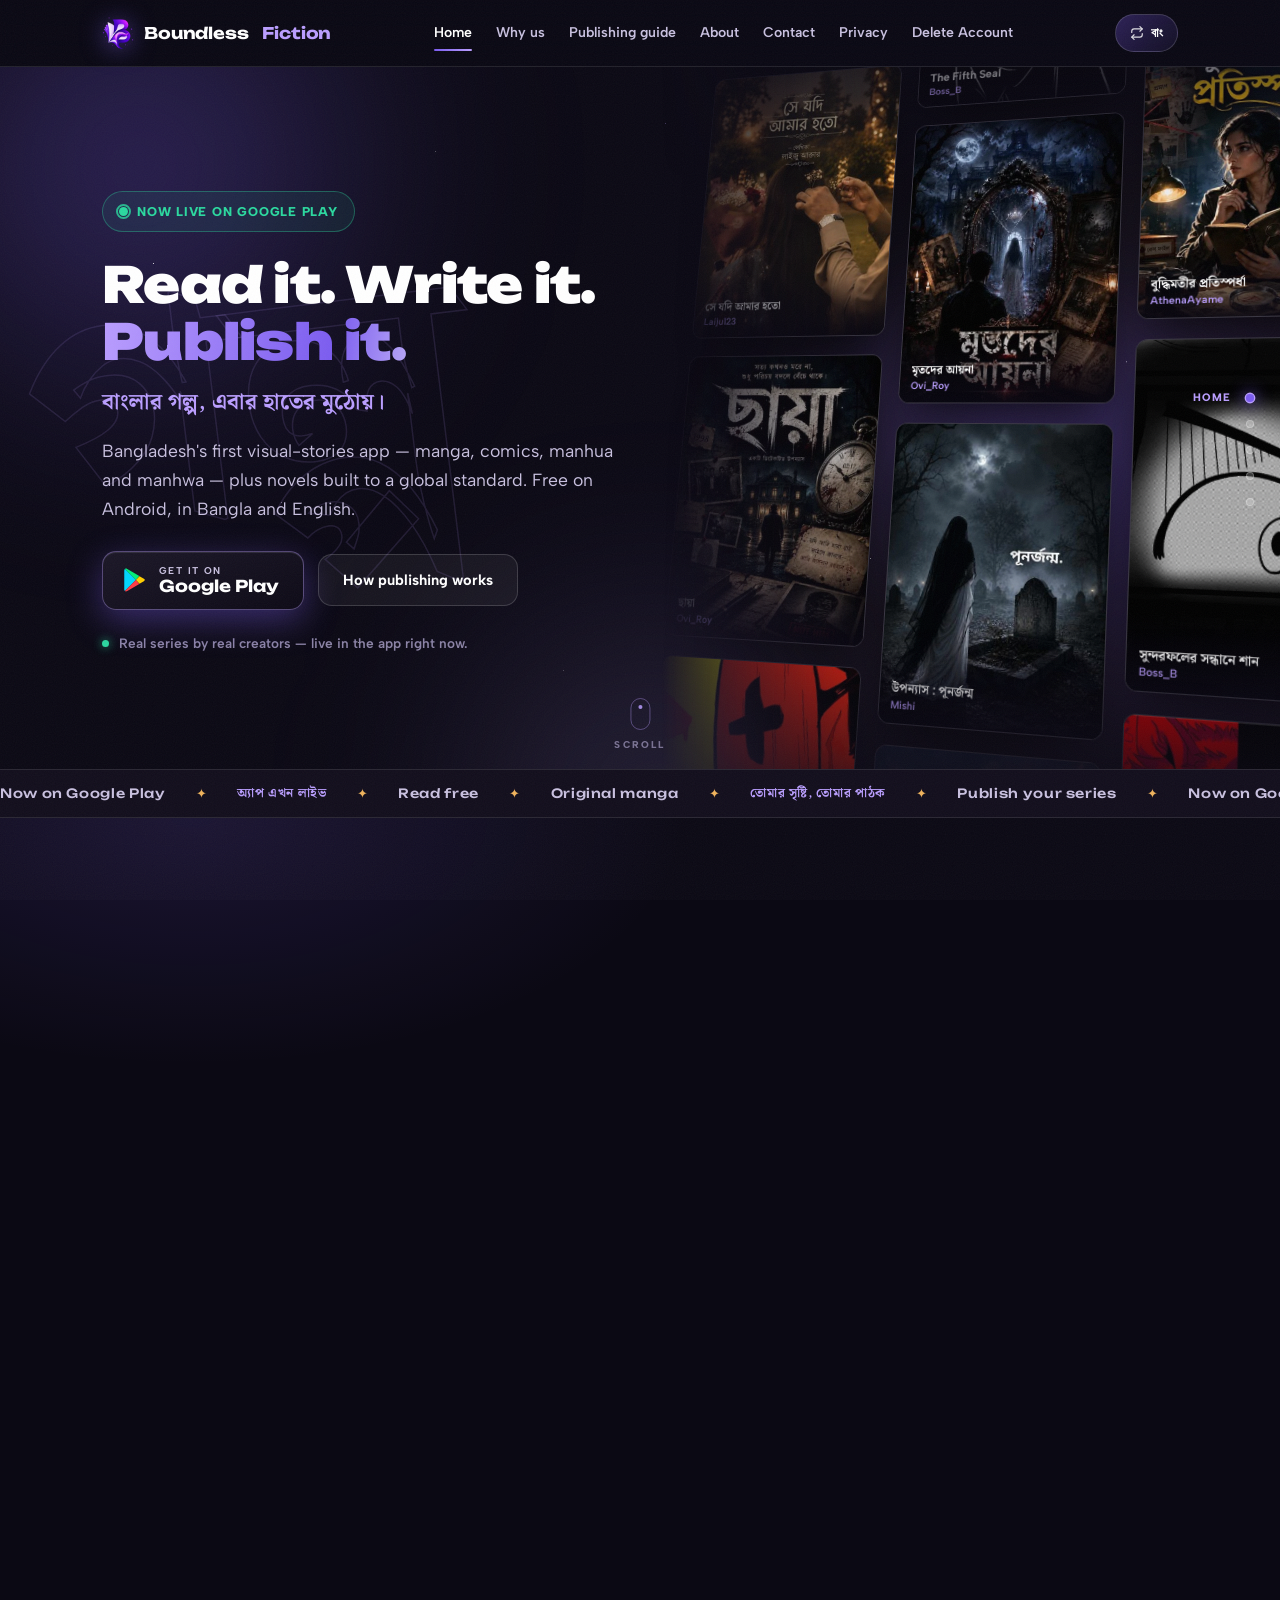
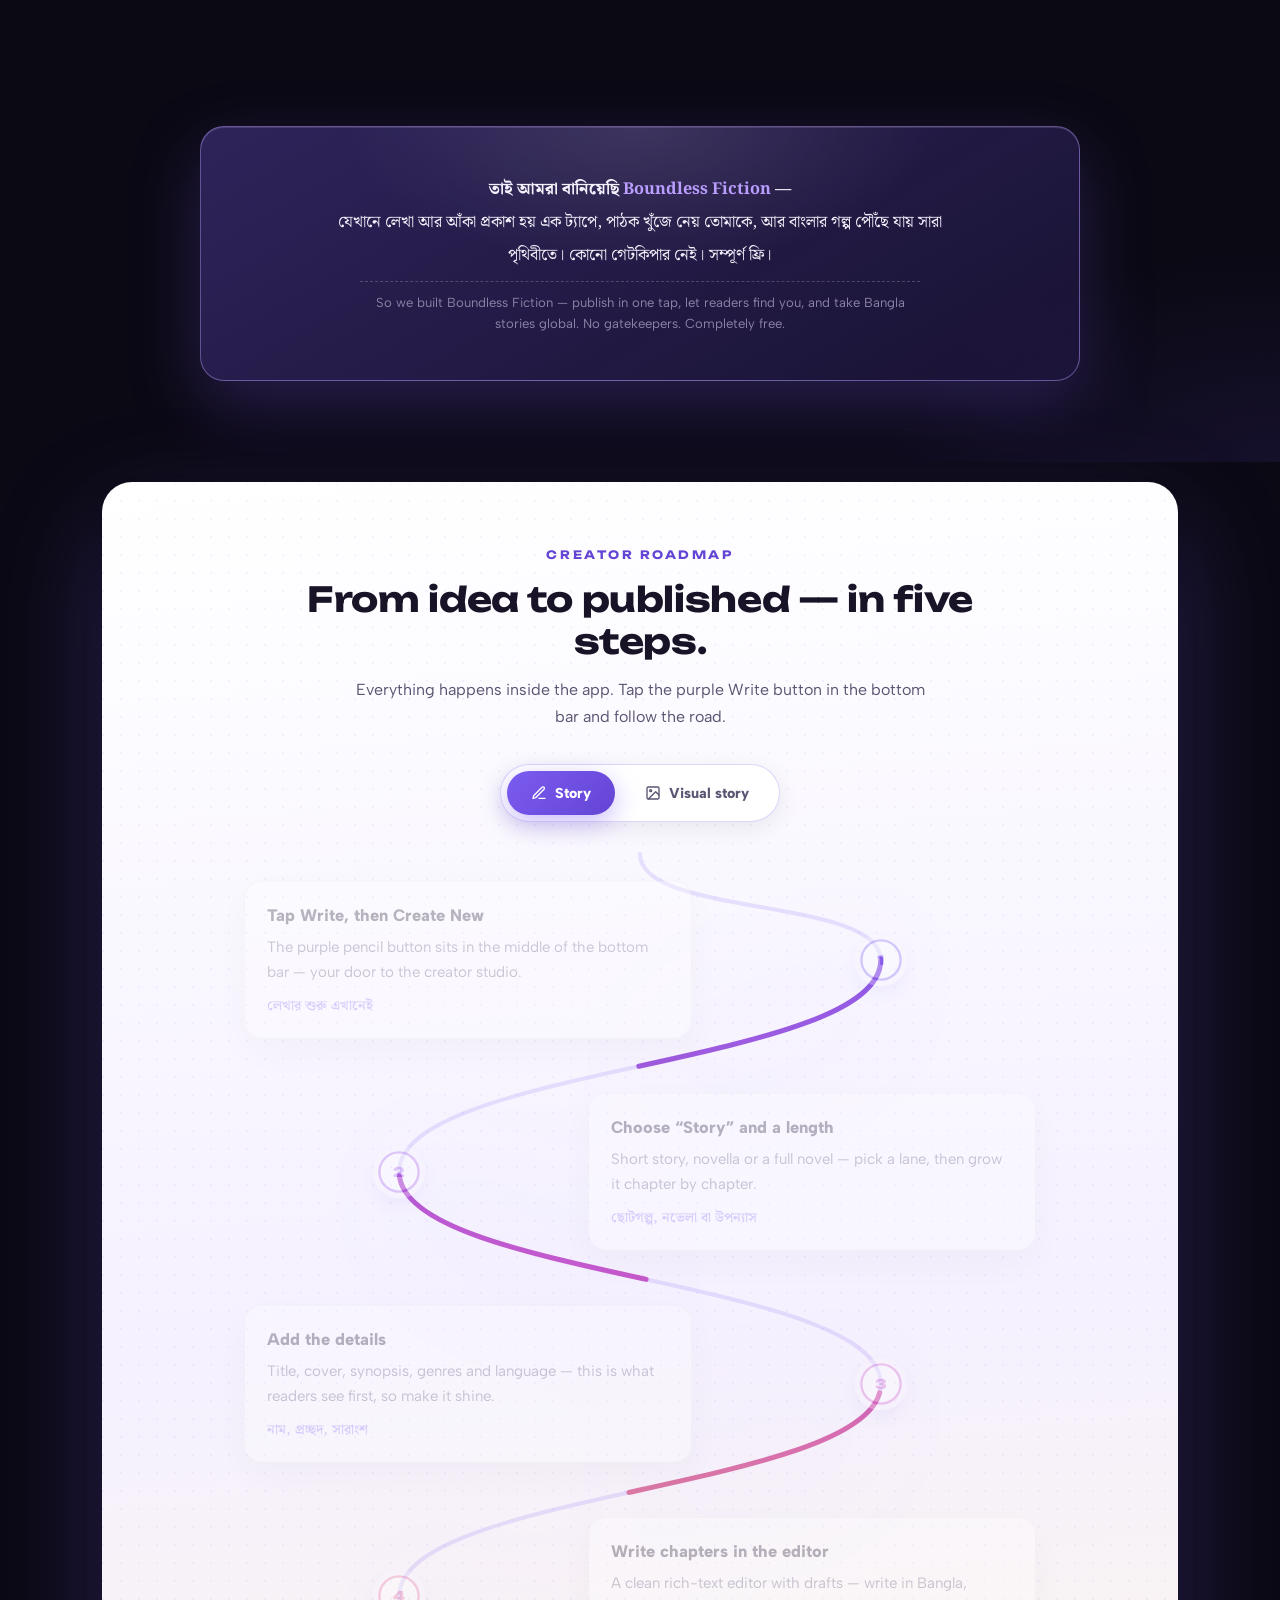
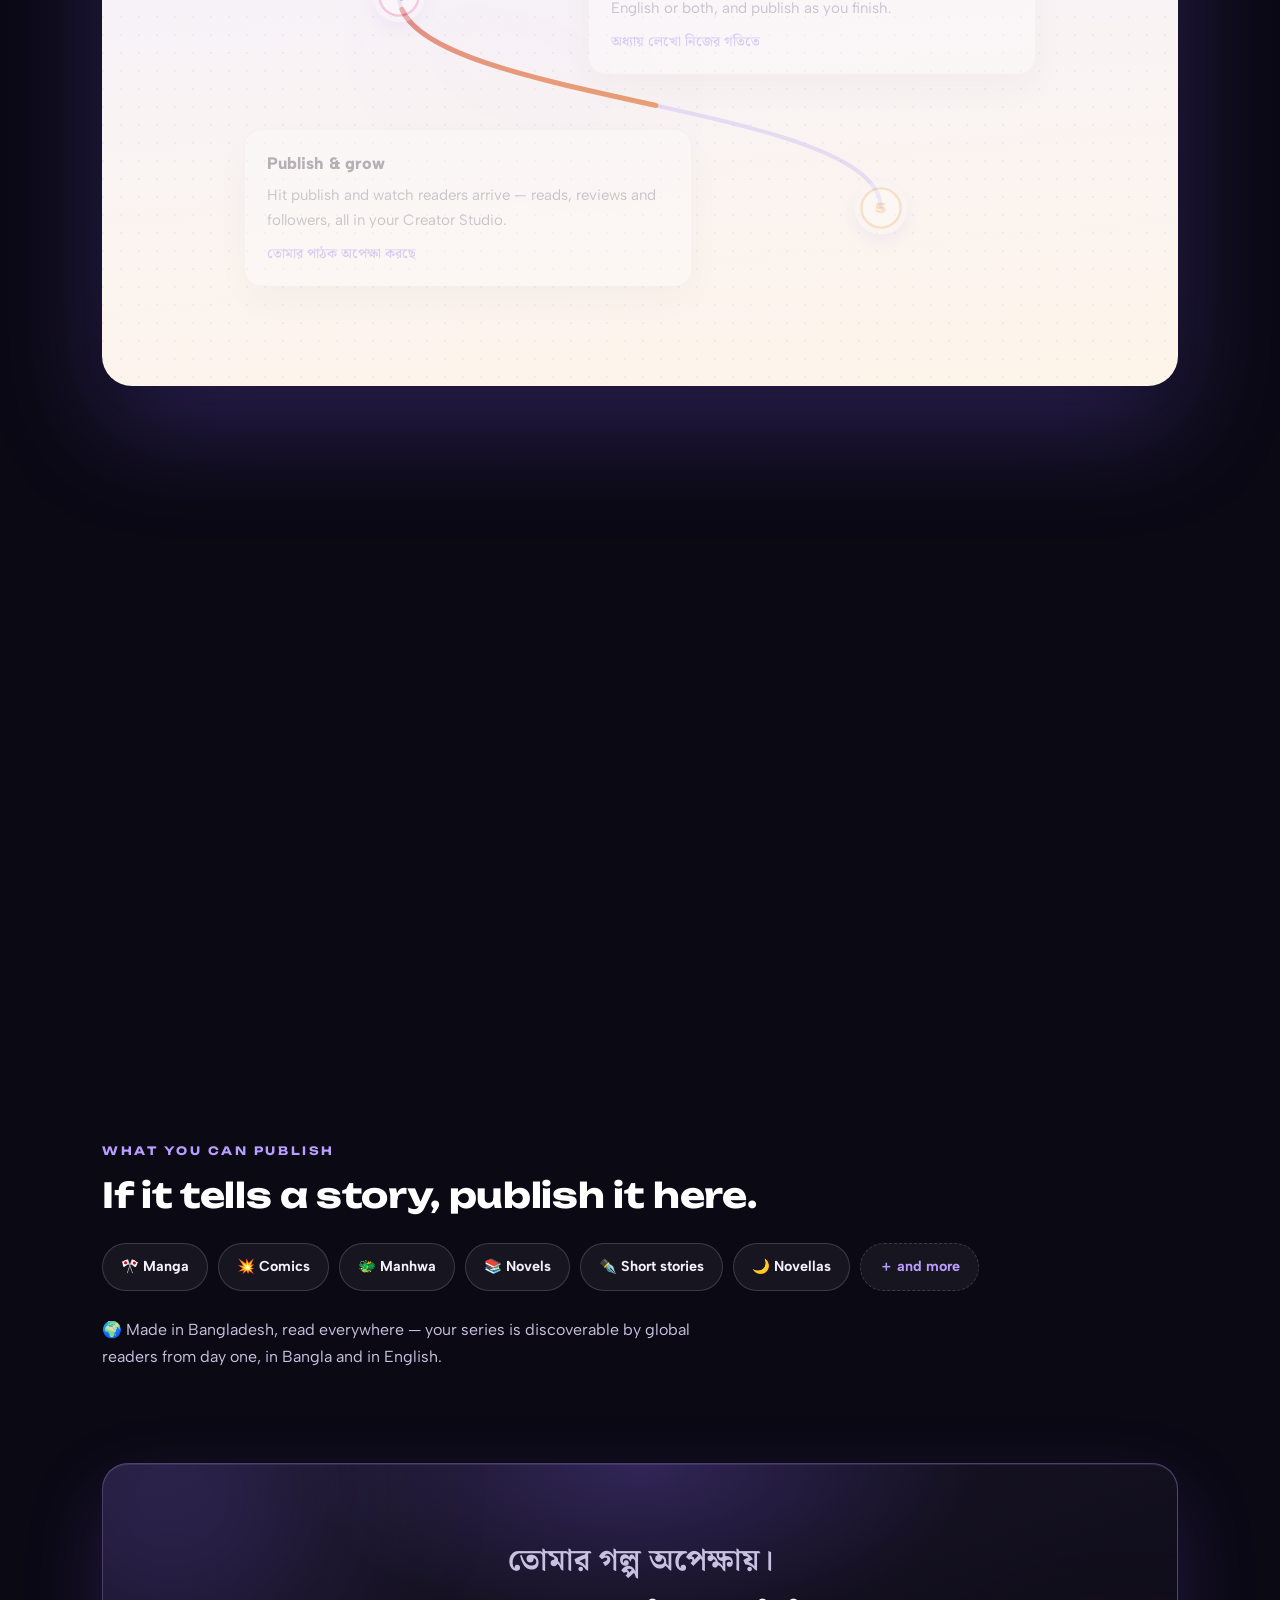
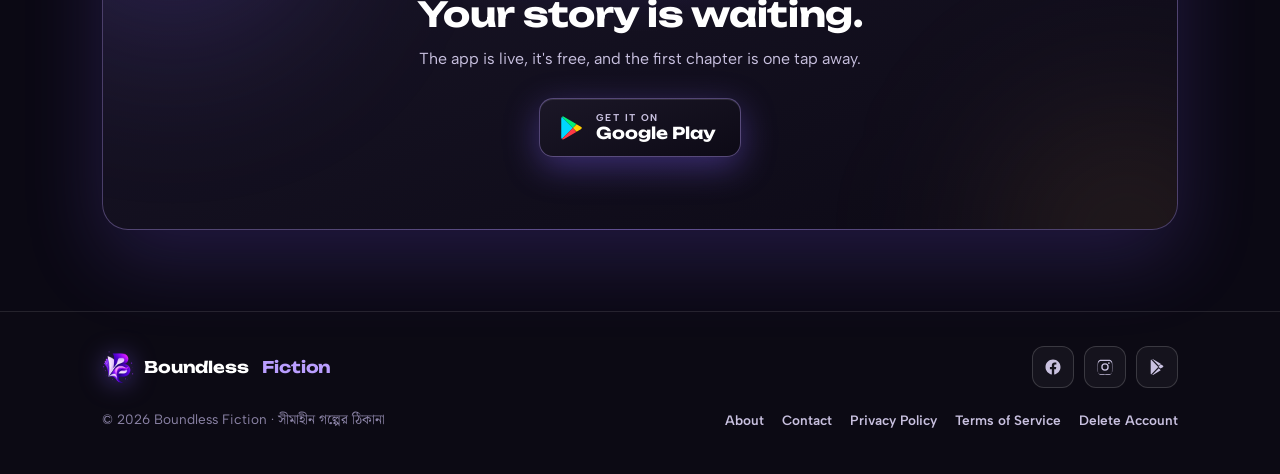
==== commit 23428498: "Shelf: gap-free loop, all-unique covers, 3 new covers from the live API - Root cause of the empty co" ====
--- a/index.html
+++ b/index.html
@@ -60,8 +60,8 @@
 <link rel="preconnect" href="https://fonts.googleapis.com">
 <link rel="preconnect" href="https://fonts.gstatic.com" crossorigin>
 <link href="https://fonts.googleapis.com/css2?family=Unbounded:wght@500;700;900&family=Albert+Sans:wght@400;600;700;800&family=Noto+Serif+Bengali:wght@400;600;700;800&display=swap" rel="stylesheet">
-<link rel="stylesheet" href="assets/home.css?v=7">
-<script defer src="assets/home.js?v=7"></script>
+<link rel="stylesheet" href="assets/home.css?v=8">
+<script defer src="assets/home.js?v=8"></script>
 </head>
 <body>
 
@@ -166,19 +166,9 @@
                   <img src="assets/covers/ovi-chhaya.webp" alt="" width="360" height="480" decoding="async">
                   <span class="plate"><strong class="bn-f">ছায়া</strong><em>Ovi_Roy</em></span>
                 </a>
-              </div>
-              <div class="set" aria-hidden="true">
-                <a class="shelf-card" href="https://play.google.com/store/apps/details?id=com.boundlessfiction.app" target="_blank" rel="noopener" tabindex="-1">
-                  <img src="assets/covers/athena-buddhimotir.webp" alt="" width="360" height="480" decoding="async">
-                  <span class="plate"><strong class="bn-f">বুদ্ধিমতীর প্রতিস্পর্ধা</strong><em>AthenaAyame</em></span>
-                </a>
-                <a class="shelf-card" href="https://play.google.com/store/apps/details?id=com.boundlessfiction.app" target="_blank" rel="noopener" tabindex="-1">
-                  <img src="assets/covers/bossb-fifth-seal.webp" alt="" width="360" height="540" decoding="async">
-                  <span class="plate"><strong>The Fifth Seal</strong><em>Boss_B</em></span>
-                </a>
-                <a class="shelf-card" href="https://play.google.com/store/apps/details?id=com.boundlessfiction.app" target="_blank" rel="noopener" tabindex="-1">
-                  <img src="assets/covers/ovi-chhaya.webp" alt="" width="360" height="480" decoding="async">
-                  <span class="plate"><strong class="bn-f">ছায়া</strong><em>Ovi_Roy</em></span>
+                <a class="shelf-card" href="https://play.google.com/store/apps/details?id=com.boundlessfiction.app" target="_blank" rel="noopener" tabindex="-1">
+                  <img src="assets/covers/mishi-punorjonmo.jpg" alt="" width="360" height="480" decoding="async">
+                  <span class="plate"><strong class="bn-f">উপন্যাস : পূনর্জন্ম</strong><em>Mishi</em></span>
                 </a>
               </div>
             </div>
@@ -204,24 +194,6 @@
                   <span class="plate"><strong class="bn-f">তুমি</strong><em>Ovi_Roy</em></span>
                 </a>
               </div>
-              <div class="set" aria-hidden="true">
-                <a class="shelf-card" href="https://play.google.com/store/apps/details?id=com.boundlessfiction.app" target="_blank" rel="noopener" tabindex="-1">
-                  <img src="assets/covers/nill-ogrebane.webp" alt="" width="360" height="540" decoding="async">
-                  <span class="plate"><strong>OGREBANE</strong><em>Nill</em></span>
-                </a>
-                <a class="shelf-card" href="https://play.google.com/store/apps/details?id=com.boundlessfiction.app" target="_blank" rel="noopener" tabindex="-1">
-                  <img src="assets/covers/ovi-mritoder-ayna.webp" alt="" width="360" height="480" decoding="async">
-                  <span class="plate"><strong class="bn-f">মৃতদের আয়না</strong><em>Ovi_Roy</em></span>
-                </a>
-                <a class="shelf-card" href="https://play.google.com/store/apps/details?id=com.boundlessfiction.app" target="_blank" rel="noopener" tabindex="-1">
-                  <img src="assets/covers/bossb-shundorfol.webp" alt="" width="360" height="540" decoding="async">
-                  <span class="plate"><strong class="bn-f">সুন্দরফলের সন্ধানে শান</strong><em>Boss_B</em></span>
-                </a>
-                <a class="shelf-card" href="https://play.google.com/store/apps/details?id=com.boundlessfiction.app" target="_blank" rel="noopener" tabindex="-1">
-                  <img src="assets/covers/ovi-tumi.webp" alt="" width="360" height="480" decoding="async">
-                  <span class="plate"><strong class="bn-f">তুমি</strong><em>Ovi_Roy</em></span>
-                </a>
-              </div>
             </div>
           </div>
 
@@ -229,30 +201,23 @@
             <div class="lane-track">
               <div class="set">
                 <a class="shelf-card" href="https://play.google.com/store/apps/details?id=com.boundlessfiction.app" target="_blank" rel="noopener" tabindex="-1">
-                  <img src="assets/covers/ovi-tumi.webp" alt="" width="360" height="480" decoding="async">
-                  <span class="plate"><strong class="bn-f">তুমি</strong><em>Ovi_Roy</em></span>
+                  <img src="assets/covers/tanjina-bhalobashi.jpg" alt="" width="360" height="480" decoding="async">
+                  <span class="plate"><strong class="bn-f">ভালোবাসি না বলেও ভালোবাসা যায়</strong><em>tanjina</em></span>
                 </a>
                 <a class="shelf-card" href="https://play.google.com/store/apps/details?id=com.boundlessfiction.app" target="_blank" rel="noopener" tabindex="-1">
                   <img src="assets/covers/bossb-adhamanob.webp" alt="" width="360" height="540" decoding="async">
                   <span class="plate"><strong class="bn-f">আধামানব</strong><em>Boss_B</em></span>
                 </a>
                 <a class="shelf-card" href="https://play.google.com/store/apps/details?id=com.boundlessfiction.app" target="_blank" rel="noopener" tabindex="-1">
-                  <img src="assets/covers/athena-buddhimotir.webp" alt="" width="360" height="480" decoding="async">
-                  <span class="plate"><strong class="bn-f">বুদ্ধিমতীর প্রতিস্পর্ধা</strong><em>AthenaAyame</em></span>
-                </a>
-              </div>
-              <div class="set" aria-hidden="true">
-                <a class="shelf-card" href="https://play.google.com/store/apps/details?id=com.boundlessfiction.app" target="_blank" rel="noopener" tabindex="-1">
-                  <img src="assets/covers/ovi-tumi.webp" alt="" width="360" height="480" decoding="async">
-                  <span class="plate"><strong class="bn-f">তুমি</strong><em>Ovi_Roy</em></span>
-                </a>
-                <a class="shelf-card" href="https://play.google.com/store/apps/details?id=com.boundlessfiction.app" target="_blank" rel="noopener" tabindex="-1">
-                  <img src="assets/covers/bossb-adhamanob.webp" alt="" width="360" height="540" decoding="async">
-                  <span class="plate"><strong class="bn-f">আধামানব</strong><em>Boss_B</em></span>
-                </a>
-                <a class="shelf-card" href="https://play.google.com/store/apps/details?id=com.boundlessfiction.app" target="_blank" rel="noopener" tabindex="-1">
-                  <img src="assets/covers/athena-buddhimotir.webp" alt="" width="360" height="480" decoding="async">
-                  <span class="plate"><strong class="bn-f">বুদ্ধিমতীর প্রতিস্পর্ধা</strong><em>AthenaAyame</em></span>
+                  <img src="assets/covers/laiju-she-jodi.jpg" alt="" width="360" height="480" decoding="async">
+                  <span class="plate"><strong class="bn-f">সে যদি আমার হতো</strong><em>Laiju123</em></span>
+                </a>
+                <a class="shelf-card shelf-cta" href="https://play.google.com/store/apps/details?id=com.boundlessfiction.app" target="_blank" rel="noopener" tabindex="-1">
+                  <span class="cta-face">
+                    <img src="assets/logo.png" alt="" width="46" height="46">
+                    <strong class="bn-f">তোমার গল্প</strong>
+                    <em class="bn-f">এই তাকের পরের বইটা তোমার হোক</em>
+                  </span>
                 </a>
               </div>
             </div>
--- a/assets/home.css
+++ b/assets/home.css
@@ -693,11 +693,14 @@
 .lane:nth-child(1) { margin-top: -36px; }
 .lane:nth-child(3) { margin-top: -84px; }
 .lane-track { will-change: transform; }
+/* the loop runs on three identical sets stepping one set (-1/3) per cycle —
+   with equal 4-card lanes this keeps every phase of the window painted.
+   JS builds the two clone sets, so the animation is gated to .js. */
 @media (prefers-reduced-motion: no-preference) {
-  .lane-track { animation: laneUp var(--t, 50s) linear infinite; }
-  .lane.rev .lane-track { animation-direction: reverse; }
+  .js .lane-track { animation: laneUp var(--t, 50s) linear infinite; }
+  .js .lane.rev .lane-track { animation-direction: reverse; }
   .lane:hover .lane-track { animation-play-state: paused; }
-  @keyframes laneUp { to { transform: translateY(-50%); } }
+  @keyframes laneUp { to { transform: translateY(-33.333%); } }
 }
 
 .shelf-card {
@@ -740,6 +743,42 @@
   border-color: rgba(186, 158, 255, 0.65);
   box-shadow: 0 30px 60px -14px rgba(0, 0, 0, 0.9), 0 0 40px rgba(123, 92, 240, 0.45);
   z-index: 2;
+}
+
+/* the invitation card — one slot on the shelf belongs to the reader */
+.shelf-cta {
+  aspect-ratio: 3 / 4;
+  min-height: 220px;
+  display: flex;
+  align-items: center;
+  justify-content: center;
+  border: 1px dashed rgba(186, 158, 255, 0.55);
+  background: radial-gradient(120% 90% at 50% 0%, rgba(123, 92, 240, 0.35), rgba(17, 14, 27, 0.94) 72%);
+}
+.shelf-cta .cta-face {
+  display: flex;
+  flex-direction: column;
+  align-items: center;
+  gap: 8px;
+  text-align: center;
+  padding: 16px 14px;
+}
+.shelf-cta .cta-face img {
+  width: 46px; height: 46px;
+  object-fit: contain;
+  filter: drop-shadow(0 0 16px rgba(123, 92, 240, 0.8));
+}
+.shelf-cta .cta-face strong {
+  font-size: 1.02rem;
+  font-weight: 800;
+  color: var(--white);
+}
+.shelf-cta .cta-face em {
+  font-style: normal;
+  font-size: 0.72rem;
+  font-weight: 600;
+  color: var(--dim);
+  line-height: 1.7;
 }
 
 /* soft night at the top and bottom edges so cards emerge from the dark */
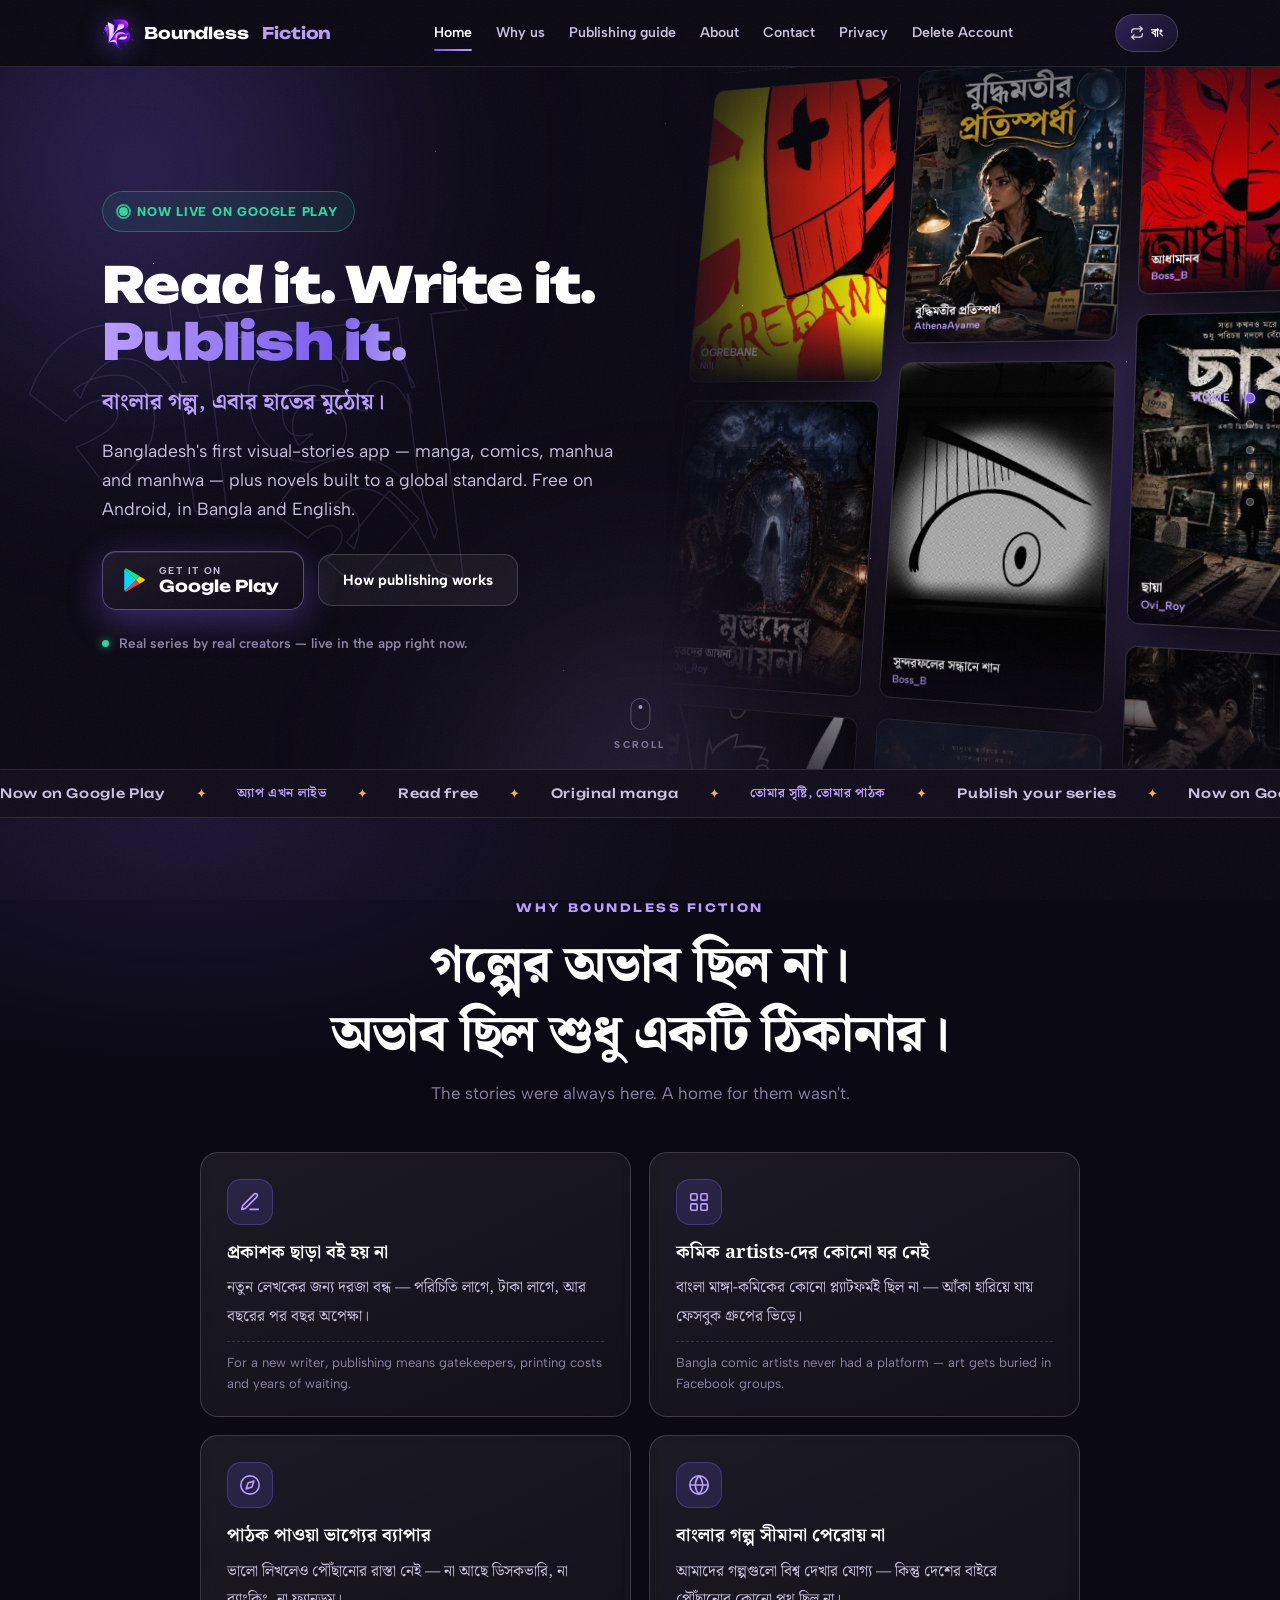
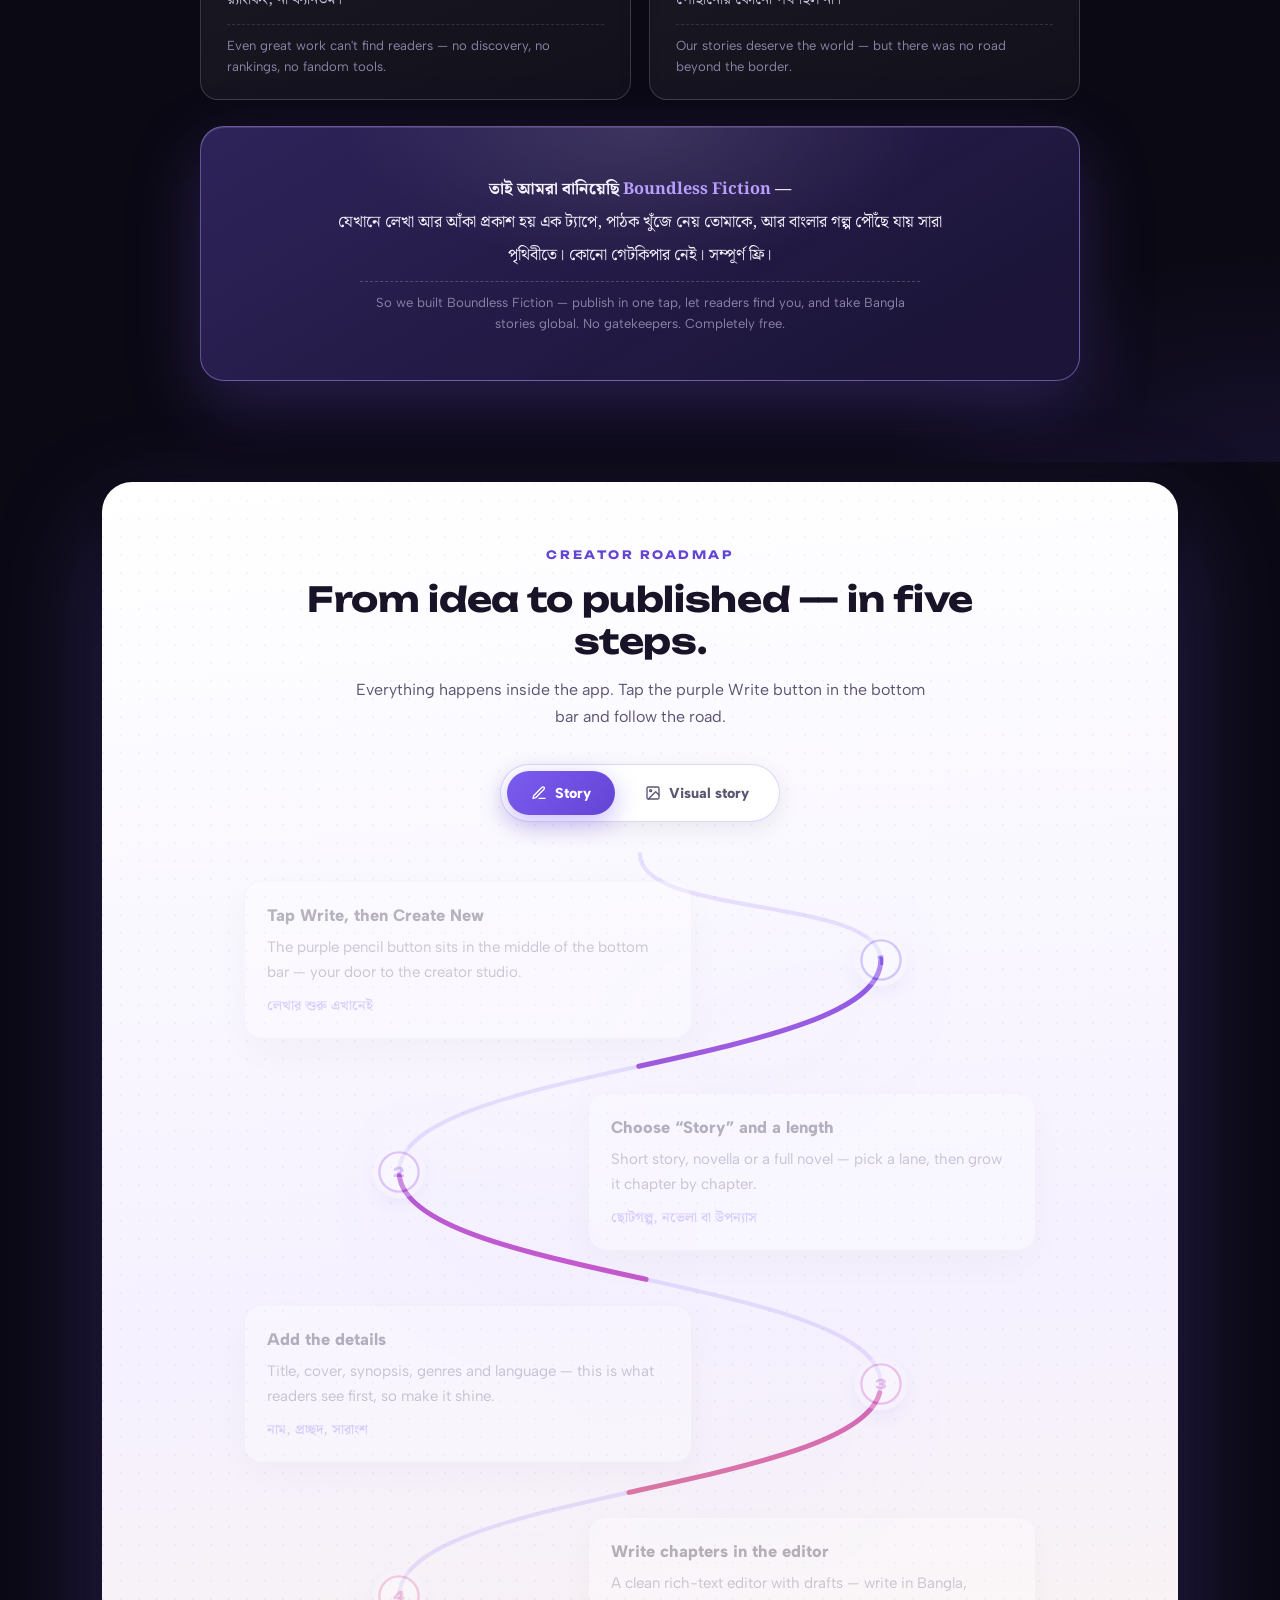
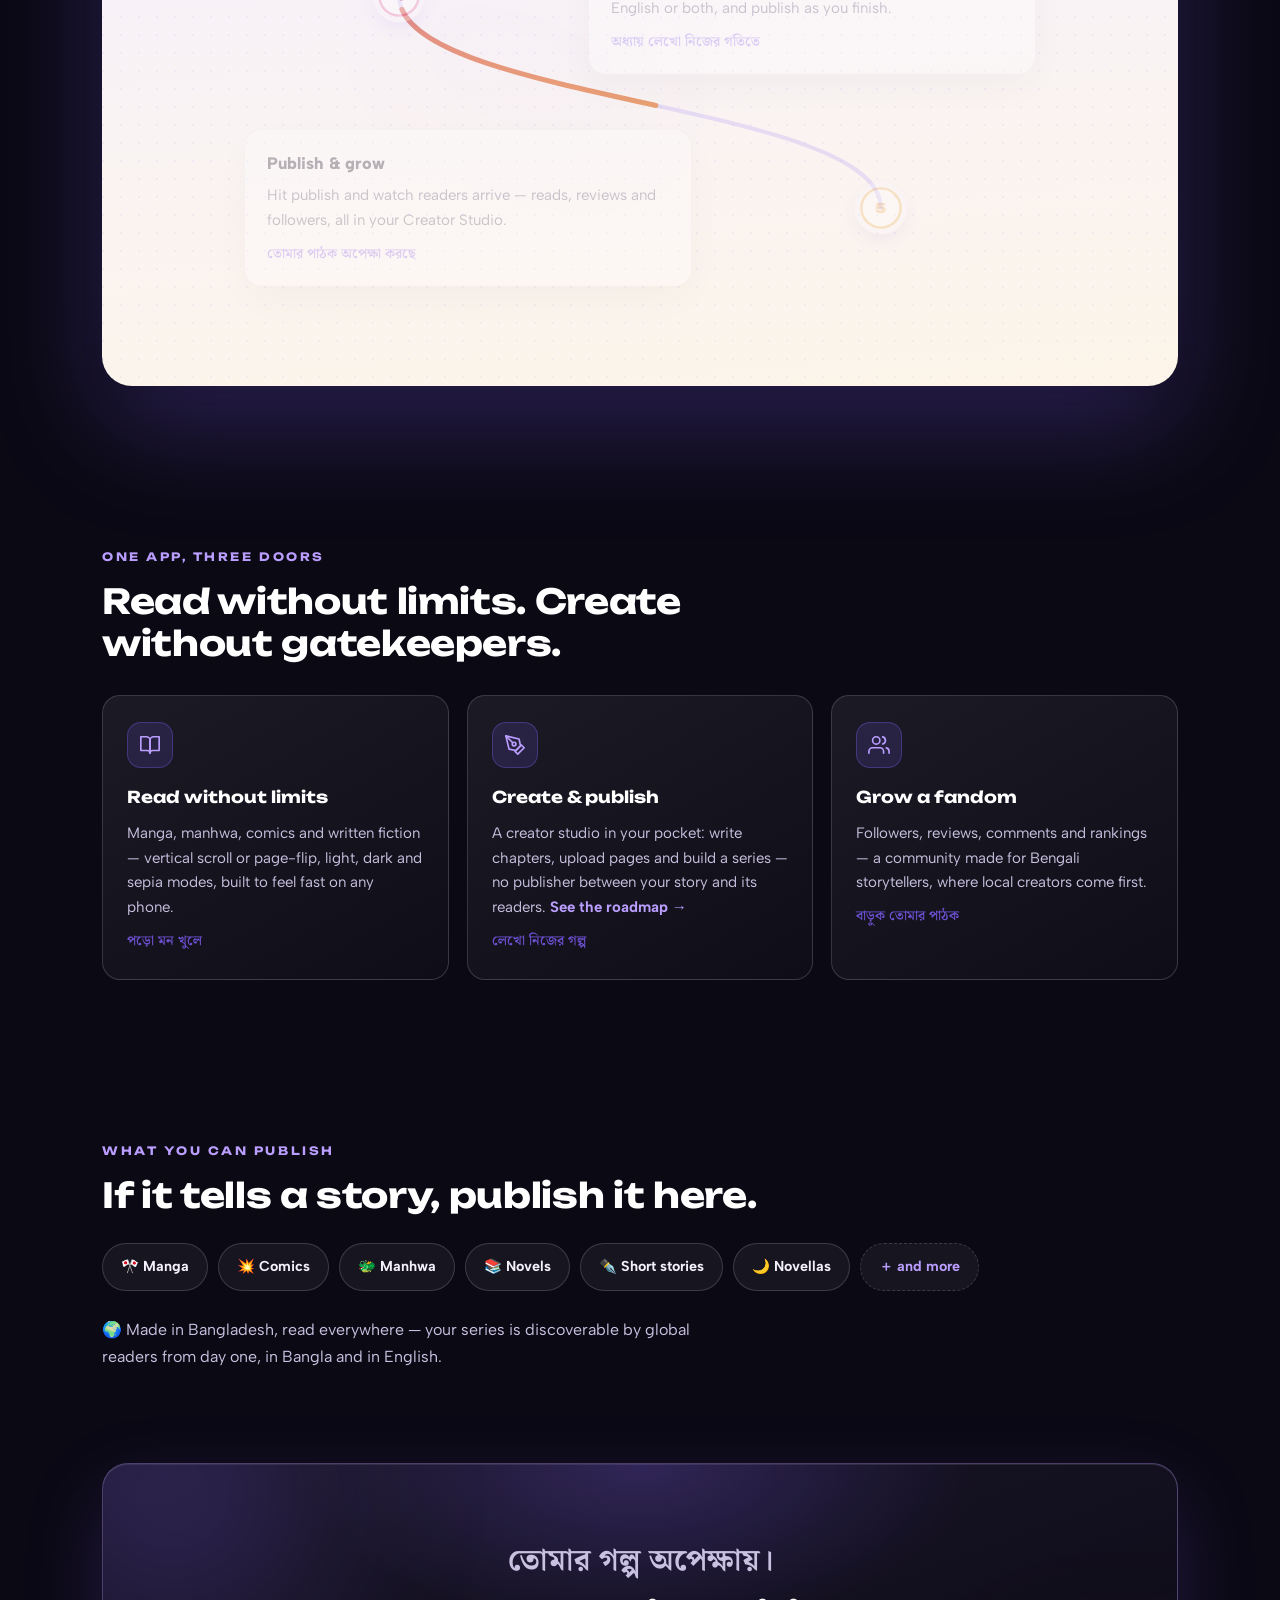
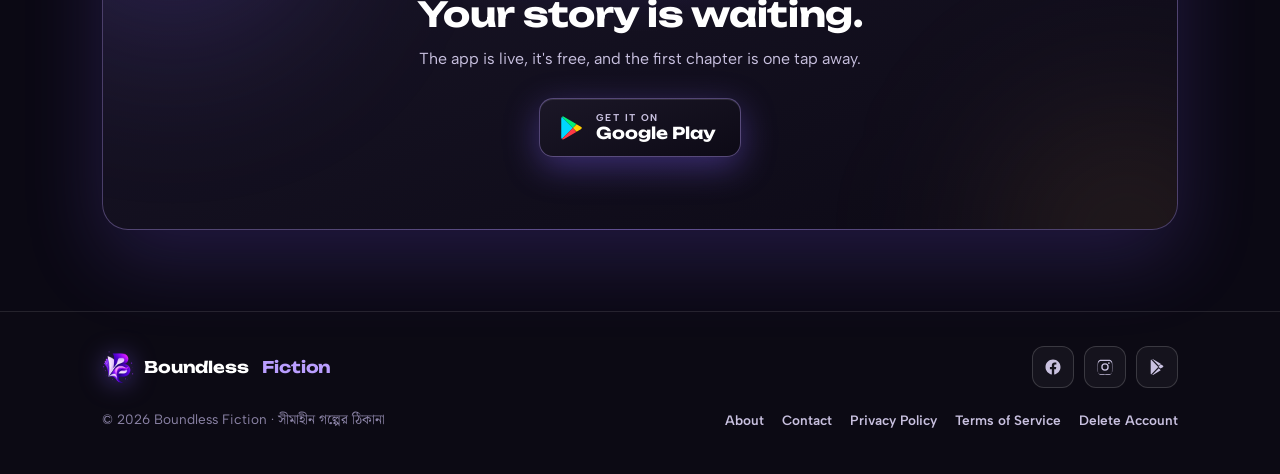
==== commit 1127e804: "Polish the phone header and menu - Header no longer wraps or overflows on phones: single 58px row,  " ====
--- a/index.html
+++ b/index.html
@@ -60,8 +60,8 @@
 <link rel="preconnect" href="https://fonts.googleapis.com">
 <link rel="preconnect" href="https://fonts.gstatic.com" crossorigin>
 <link href="https://fonts.googleapis.com/css2?family=Unbounded:wght@500;700;900&family=Albert+Sans:wght@400;600;700;800&family=Noto+Serif+Bengali:wght@400;600;700;800&display=swap" rel="stylesheet">
-<link rel="stylesheet" href="assets/home.css?v=8">
-<script defer src="assets/home.js?v=8"></script>
+<link rel="stylesheet" href="assets/home.css?v=9">
+<script defer src="assets/home.js?v=9"></script>
 </head>
 <body>
 
--- a/assets/home.css
+++ b/assets/home.css
@@ -1338,21 +1338,48 @@
 }
 
 @media (max-width: 880px) {
+  /* compact single-row header — logo, language pill, hamburger, no wrap */
+  .nav { flex-wrap: nowrap; height: 58px; gap: 8px; }
+  .logo { font-size: 0.9rem; gap: 8px; min-width: 0; }
+  .logo img.mark { width: 26px; height: 26px; }
+  .nav-right { gap: 8px; flex: none; }
+  .lang-btn { min-width: 0; height: 36px; padding: 0 11px; gap: 6px; font-size: 0.78rem; }
+  .menu-btn { display: flex; width: 40px; height: 40px; padding: 10px; }
+
   nav.links {
     display: none;
     position: absolute;
-    top: 66px;
+    top: 58px;
     left: 0; right: 0;
     flex-direction: column;
     gap: 0;
-    padding: 8px 22px 16px;
-    background: rgba(11, 9, 20, 0.97);
-    border-bottom: 1px solid var(--line);
-  }
-  nav.links a { padding: 13px 0; font-size: 1rem; border-bottom: 1px solid rgba(255, 255, 255, 0.07); }
+    padding: 10px 22px 18px;
+    background: rgba(11, 9, 20, 0.96);
+    backdrop-filter: blur(18px);
+    -webkit-backdrop-filter: blur(18px);
+    border-bottom: 1px solid rgba(186, 158, 255, 0.22);
+    box-shadow: 0 30px 60px rgba(0, 0, 0, 0.6);
+  }
+  nav.links a {
+    padding: 14px 2px 14px 12px;
+    font-size: 1rem;
+    border-bottom: 1px solid rgba(255, 255, 255, 0.06);
+    border-left: 2px solid transparent;
+  }
+  nav.links a:last-child { border-bottom: none; }
+  /* the desktop underline animation reads wrong in a stacked list */
+  nav.links a::after { display: none; }
+  nav.links a[aria-current] {
+    color: var(--glow);
+    border-left-color: var(--violet);
+    background: linear-gradient(90deg, rgba(123, 92, 240, 0.12), transparent 60%);
+  }
   nav.links a.hide-sm { display: block; }
-  .menu-toggle:checked ~ .links { display: flex; }
-  .menu-btn { display: flex; }
+  .menu-toggle:checked ~ .links { display: flex; animation: menuDrop 0.22s ease both; }
+  @keyframes menuDrop {
+    from { opacity: 0; transform: translateY(-8px); }
+    to   { opacity: 1; transform: none; }
+  }
 
   /* hero stacks: copy first, shelf below as a full-width window */
   .hero { text-align: center; display: block; min-height: 0; }
@@ -1443,6 +1470,9 @@
 
 @media (max-width: 430px) {
   .wrap { padding: 0 16px; }
+  .logo { font-size: 0.82rem; gap: 7px; }
+  .lang-btn { padding: 0 9px; }
+  .lang-btn svg { display: none; }
   .shelf { height: 300px; }
   .btn-play, .btn-ghost { width: 100%; justify-content: center; }
   .strip .track { font-size: 0.72rem; }
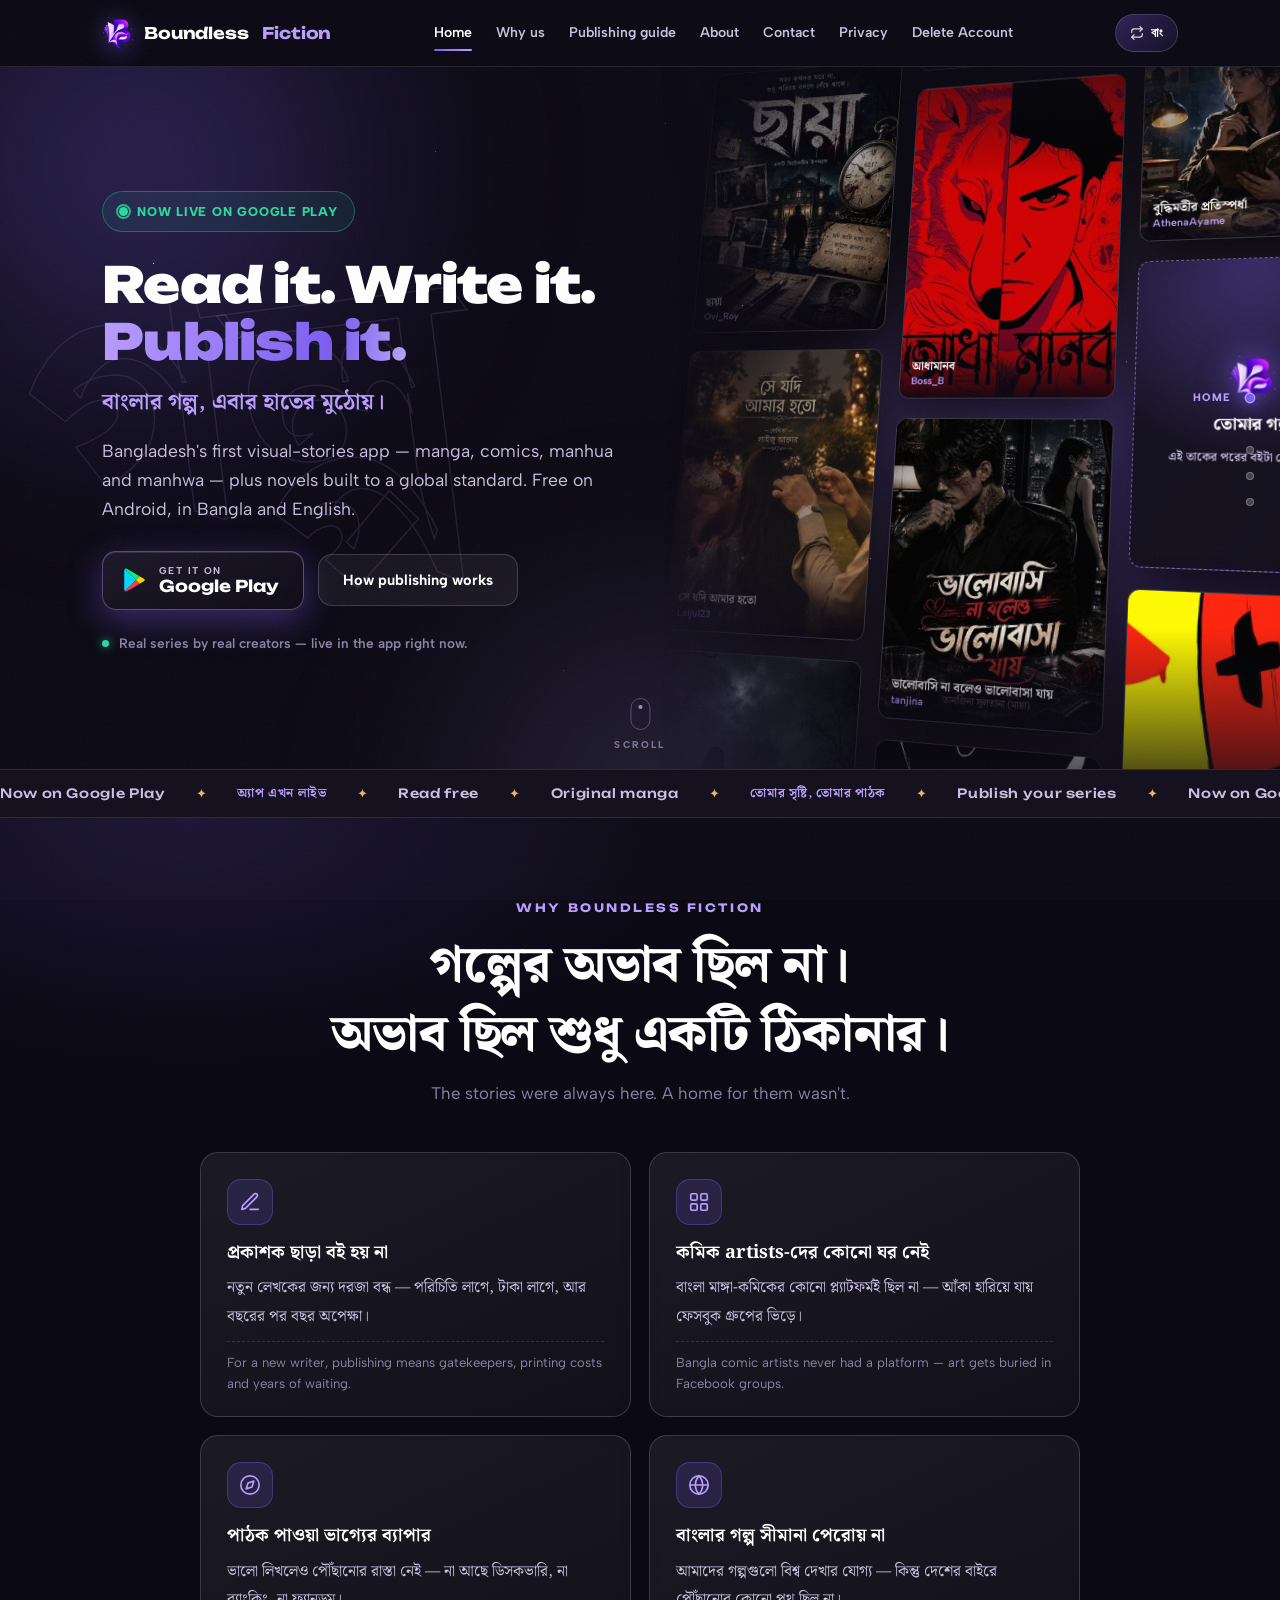
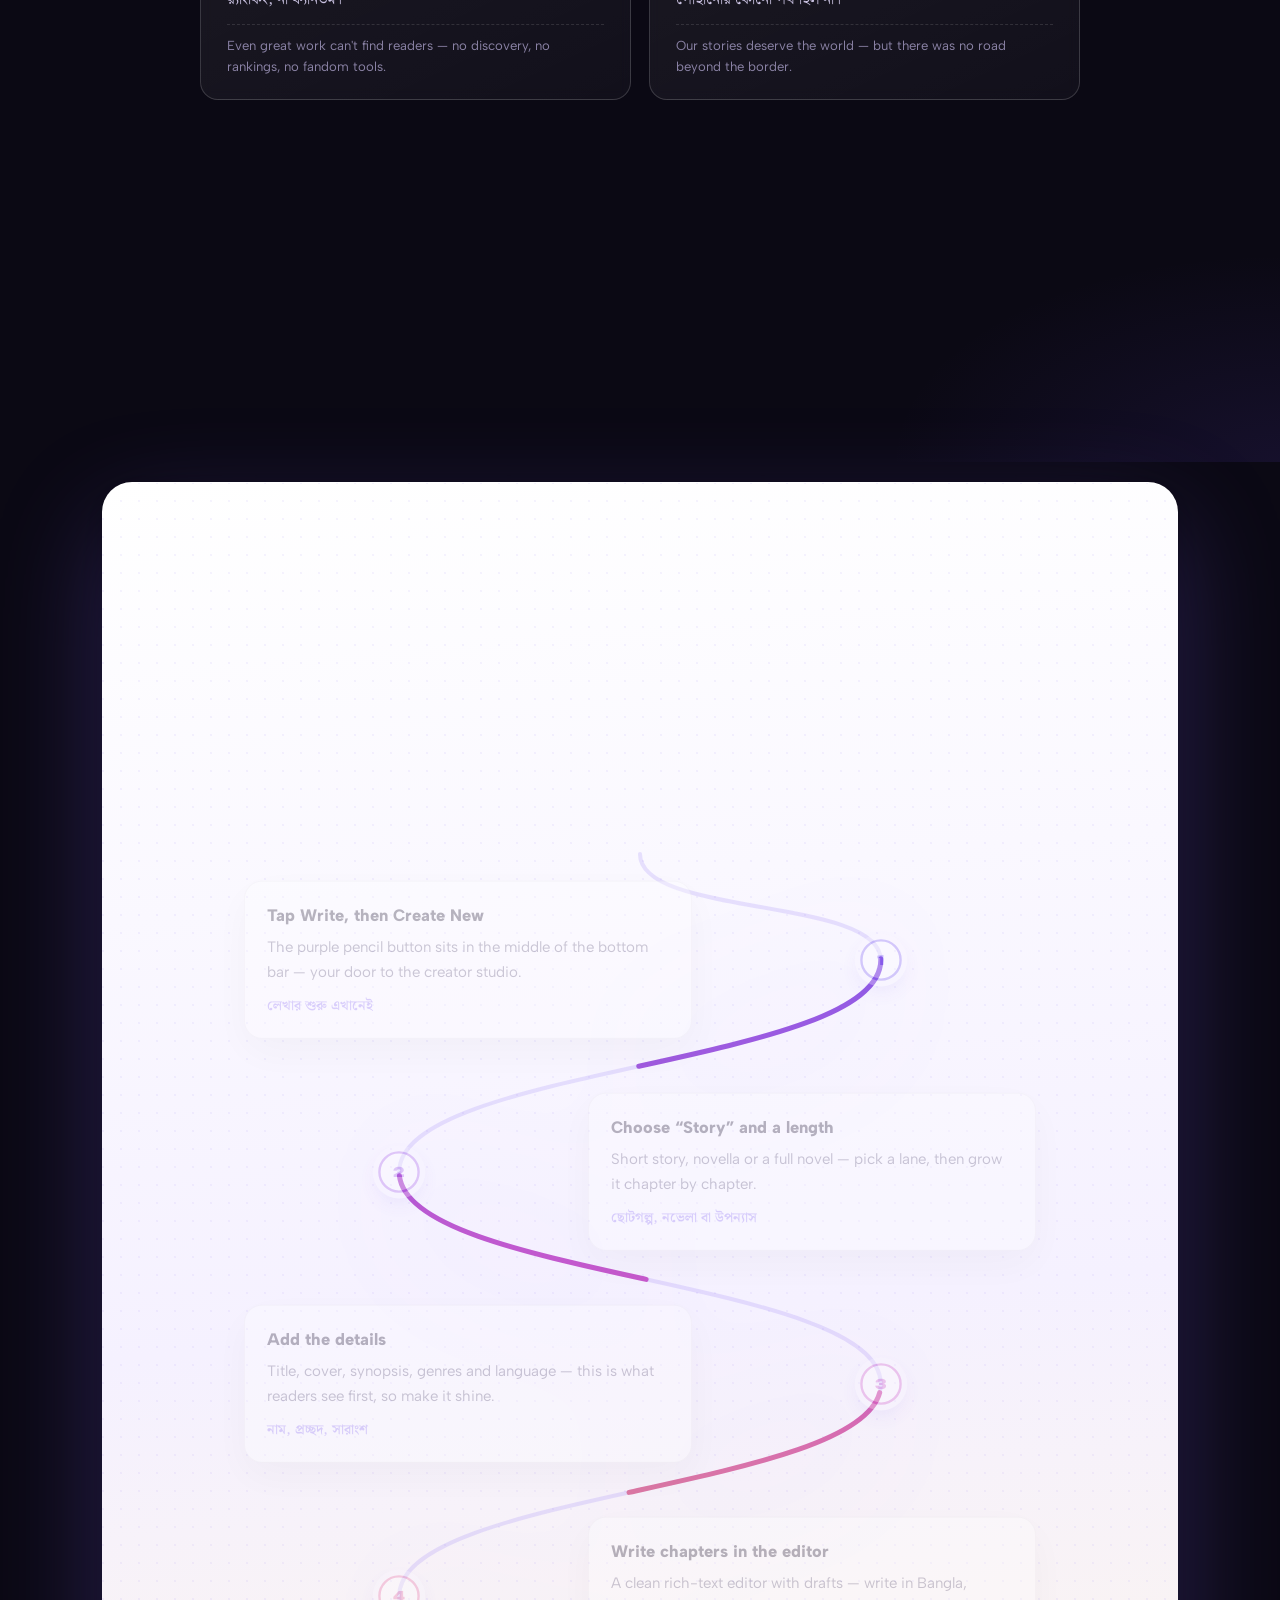
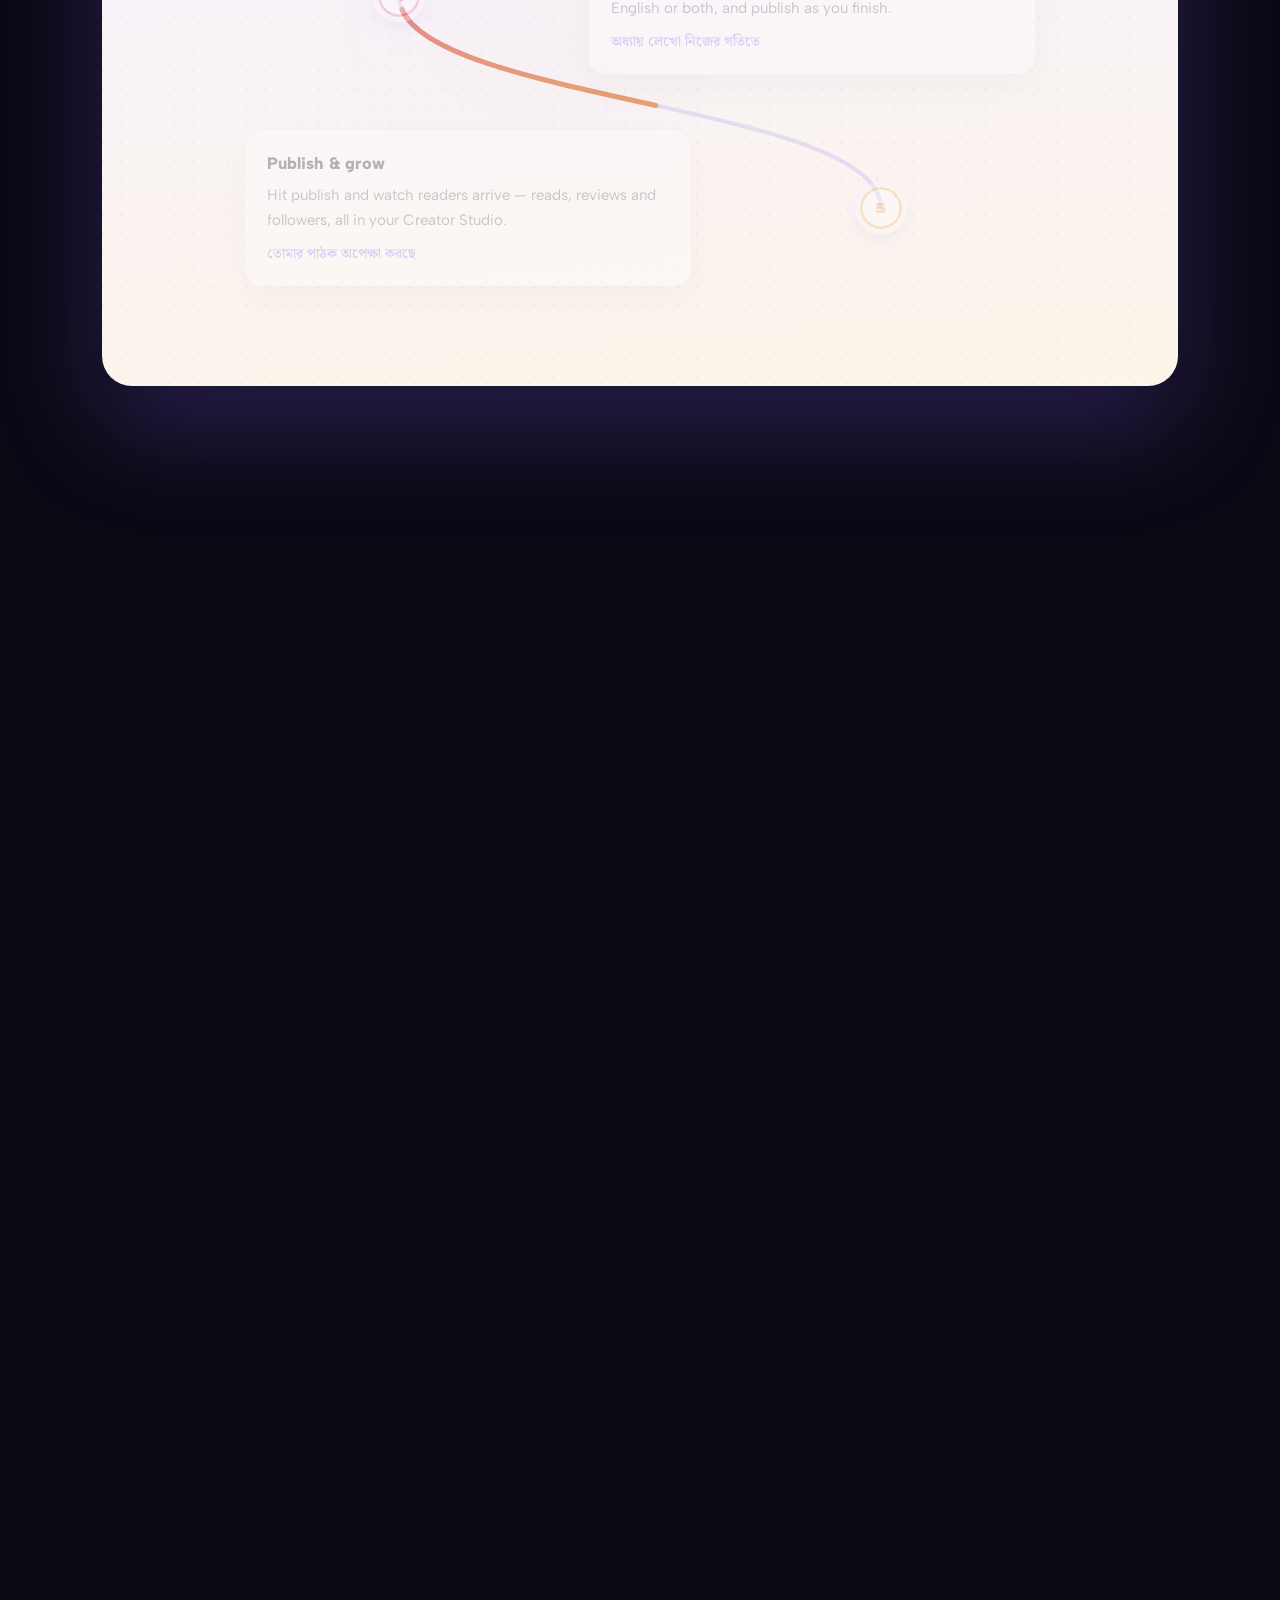
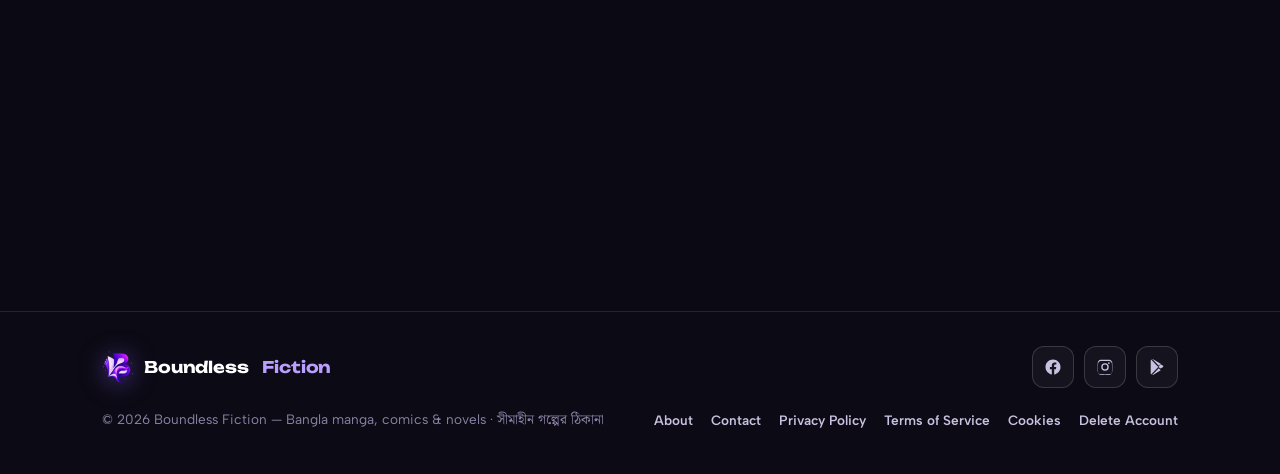
==== commit 6931db01: "Cookie policy page, mobile roadmap progress fill, SEO pass - New /cookies.html: honest zero-cookie p" ====
--- a/index.html
+++ b/index.html
@@ -3,20 +3,20 @@
 <head>
 <meta charset="UTF-8">
 <meta name="viewport" content="width=device-width, initial-scale=1.0">
-<title>Boundless Fiction — Read & Publish Manga, Comics & Stories | Now on Google Play</title>
+<title>Boundless Fiction — Bangla Manga, Comics & Novels | Read & Publish Free</title>
 <link rel="icon" href="/favicon.ico" sizes="any">
 <link rel="icon" type="image/png" sizes="32x32" href="/assets/favicon-32x32.png">
 <link rel="icon" type="image/png" sizes="16x16" href="/assets/favicon-16x16.png">
 <link rel="apple-touch-icon" sizes="180x180" href="/assets/apple-touch-icon.png">
-<meta name="description" content="Boundless Fiction is live on Google Play — read original manga, comics and stories in Bangla and English, free. Write, publish and grow your own series with the creator studio. Made in Bangladesh, read everywhere.">
+<meta name="description" content="Boundless Fiction (boundlessfiction) is Bangladesh's first visual-stories app — read Bangla manga, Bangla comics, manhwa and manga novels free, in Bangla and English. Write and publish your own series with the creator studio. Now on Google Play.">
 <meta name="robots" content="index, follow, max-image-preview:large, max-snippet:-1">
 <link rel="canonical" href="https://boundlessfiction.com/">
 
 <!-- Open Graph (Facebook / WhatsApp / LinkedIn) -->
 <meta property="og:type" content="website">
 <meta property="og:site_name" content="Boundless Fiction">
-<meta property="og:title" content="Boundless Fiction — Read &amp; Publish Manga, Comics &amp; Stories. Now on Google Play.">
-<meta property="og:description" content="The app is live — original manga, comics and stories in Bangla and English, free on Android. Publish your own series with the creator studio. Made in Bangladesh, read everywhere.">
+<meta property="og:title" content="Boundless Fiction — Bangla Manga, Comics &amp; Novels. Read &amp; Publish Free.">
+<meta property="og:description" content="Bangladesh's first visual-stories app — Bangla manga, comics, manhwa and novels, free on Android in Bangla and English. Publish your own series with the creator studio.">
 <meta property="og:url" content="https://boundlessfiction.com/">
 <meta property="og:image" content="https://boundlessfiction.com/assets/logo.png">
 <meta property="og:locale" content="en_US">
@@ -24,8 +24,8 @@
 
 <!-- Twitter Card -->
 <meta name="twitter:card" content="summary_large_image">
-<meta name="twitter:title" content="Boundless Fiction — Read &amp; Publish Manga, Comics &amp; Stories. Now on Google Play.">
-<meta name="twitter:description" content="The app is live — original manga, comics and stories in Bangla and English, free on Android. Made in Bangladesh, read everywhere.">
+<meta name="twitter:title" content="Boundless Fiction — Bangla Manga, Comics &amp; Novels. Read &amp; Publish Free.">
+<meta name="twitter:description" content="Bangladesh's first visual-stories app — Bangla manga, comics, manhwa and novels, free on Android in Bangla and English.">
 <meta name="twitter:image" content="https://boundlessfiction.com/assets/logo.png">
 
 <meta name="theme-color" content="#7B5CF0">
@@ -36,14 +36,22 @@
     {
       "@type": "Organization",
       "name": "Boundless Fiction",
+      "alternateName": ["BoundlessFiction", "Boundless Fiction Bangladesh", "বাউন্ডলেস ফিকশন"],
       "url": "https://boundlessfiction.com/",
       "logo": "https://boundlessfiction.com/assets/logo.png",
-      "description": "Boundless Fiction is Bangladesh's digital home for original manga, comics and stories — read and publish in Bangla and English.",
+      "description": "Boundless Fiction is Bangladesh's first visual-stories platform — read and publish Bangla manga, Bangla comics, manhwa and novels in Bangla and English.",
       "sameAs": [
         "https://play.google.com/store/apps/details?id=com.boundlessfiction.app",
         "https://www.facebook.com/BoundlessFiction",
         "https://www.instagram.com/boundlessfictionapp"
       ]
+    },
+    {
+      "@type": "WebSite",
+      "name": "Boundless Fiction",
+      "alternateName": "boundlessfiction",
+      "url": "https://boundlessfiction.com/",
+      "inLanguage": ["en", "bn"]
     },
     {
       "@type": "SoftwareApplication",
@@ -52,6 +60,7 @@
       "applicationCategory": "EntertainmentApplication",
       "url": "https://boundlessfiction.com/",
       "installUrl": "https://play.google.com/store/apps/details?id=com.boundlessfiction.app",
+      "keywords": "bangla manga, bangla comics, manga novel, manhwa, manhua, bangla stories, bangladesh manga app",
       "offers": { "@type": "Offer", "price": "0", "priceCurrency": "USD" }
     }
   ]
@@ -60,8 +69,8 @@
 <link rel="preconnect" href="https://fonts.googleapis.com">
 <link rel="preconnect" href="https://fonts.gstatic.com" crossorigin>
 <link href="https://fonts.googleapis.com/css2?family=Unbounded:wght@500;700;900&family=Albert+Sans:wght@400;600;700;800&family=Noto+Serif+Bengali:wght@400;600;700;800&display=swap" rel="stylesheet">
-<link rel="stylesheet" href="assets/home.css?v=9">
-<script defer src="assets/home.js?v=9"></script>
+<link rel="stylesheet" href="assets/home.css?v=10">
+<script defer src="assets/home.js?v=10"></script>
 </head>
 <body>
 
@@ -502,12 +511,13 @@
       </div>
     </div>
     <div class="foot-bottom">
-      <div class="copy">© 2026 Boundless Fiction · <span class="bn-f">সীমাহীন গল্পের ঠিকানা</span></div>
+      <div class="copy">© 2026 Boundless Fiction — Bangla manga, comics &amp; novels · <span class="bn-f">সীমাহীন গল্পের ঠিকানা</span></div>
       <div class="links">
         <a href="about.html" data-i18n="nav.about">About</a>
         <a href="contact.html" data-i18n="nav.contact">Contact</a>
         <a href="privacy.html" data-i18n="foot.privacy">Privacy Policy</a>
         <a href="terms.html" data-i18n="foot.terms">Terms of Service</a>
+        <a href="cookies.html" data-i18n="foot.cookies">Cookies</a>
         <a href="/delete-account/" data-i18n="nav.delete">Delete Account</a>
       </div>
     </div>
--- a/assets/home.css
+++ b/assets/home.css
@@ -1419,6 +1419,8 @@
     position: static;
     padding-left: 0;
   }
+  /* dim rail + a vivid fill that grows with scroll, so you can see
+     exactly how far along the road you are */
   .stops::before {
     content: "";
     position: absolute;
@@ -1426,8 +1428,19 @@
     top: 10px; bottom: 10px;
     width: 3px;
     border-radius: 3px;
-    background: linear-gradient(180deg, var(--violet), var(--glow));
-    opacity: 0.5;
+    background: rgba(123, 92, 240, 0.22);
+  }
+  .stops::after {
+    content: "";
+    position: absolute;
+    left: 25px;
+    top: 10px;
+    width: 3px;
+    height: calc(var(--mp, 0) * (100% - 20px));
+    border-radius: 3px;
+    background: linear-gradient(180deg, var(--violet), #cf59c8, var(--amber));
+    box-shadow: 0 0 12px rgba(123, 92, 240, 0.75);
+    transition: height 0.25s linear;
   }
   .snake { position: relative; }
   .stop {
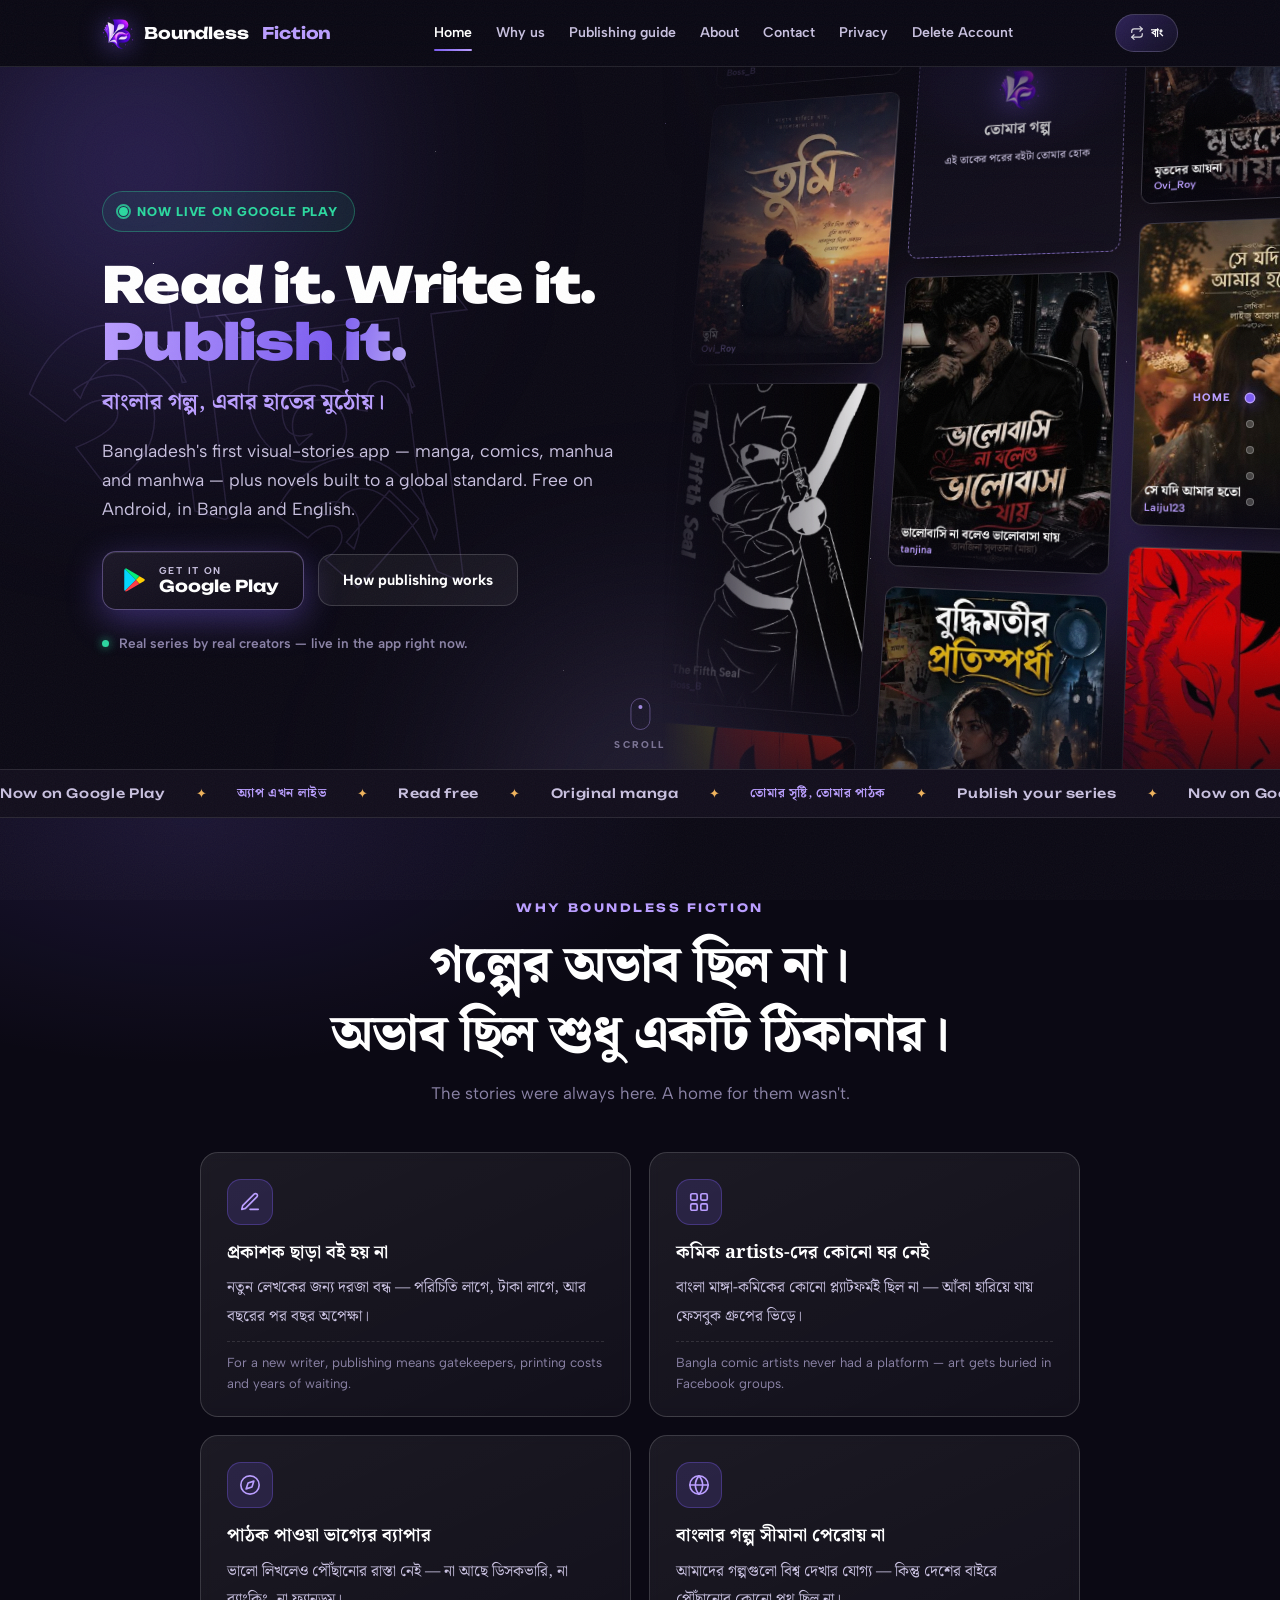
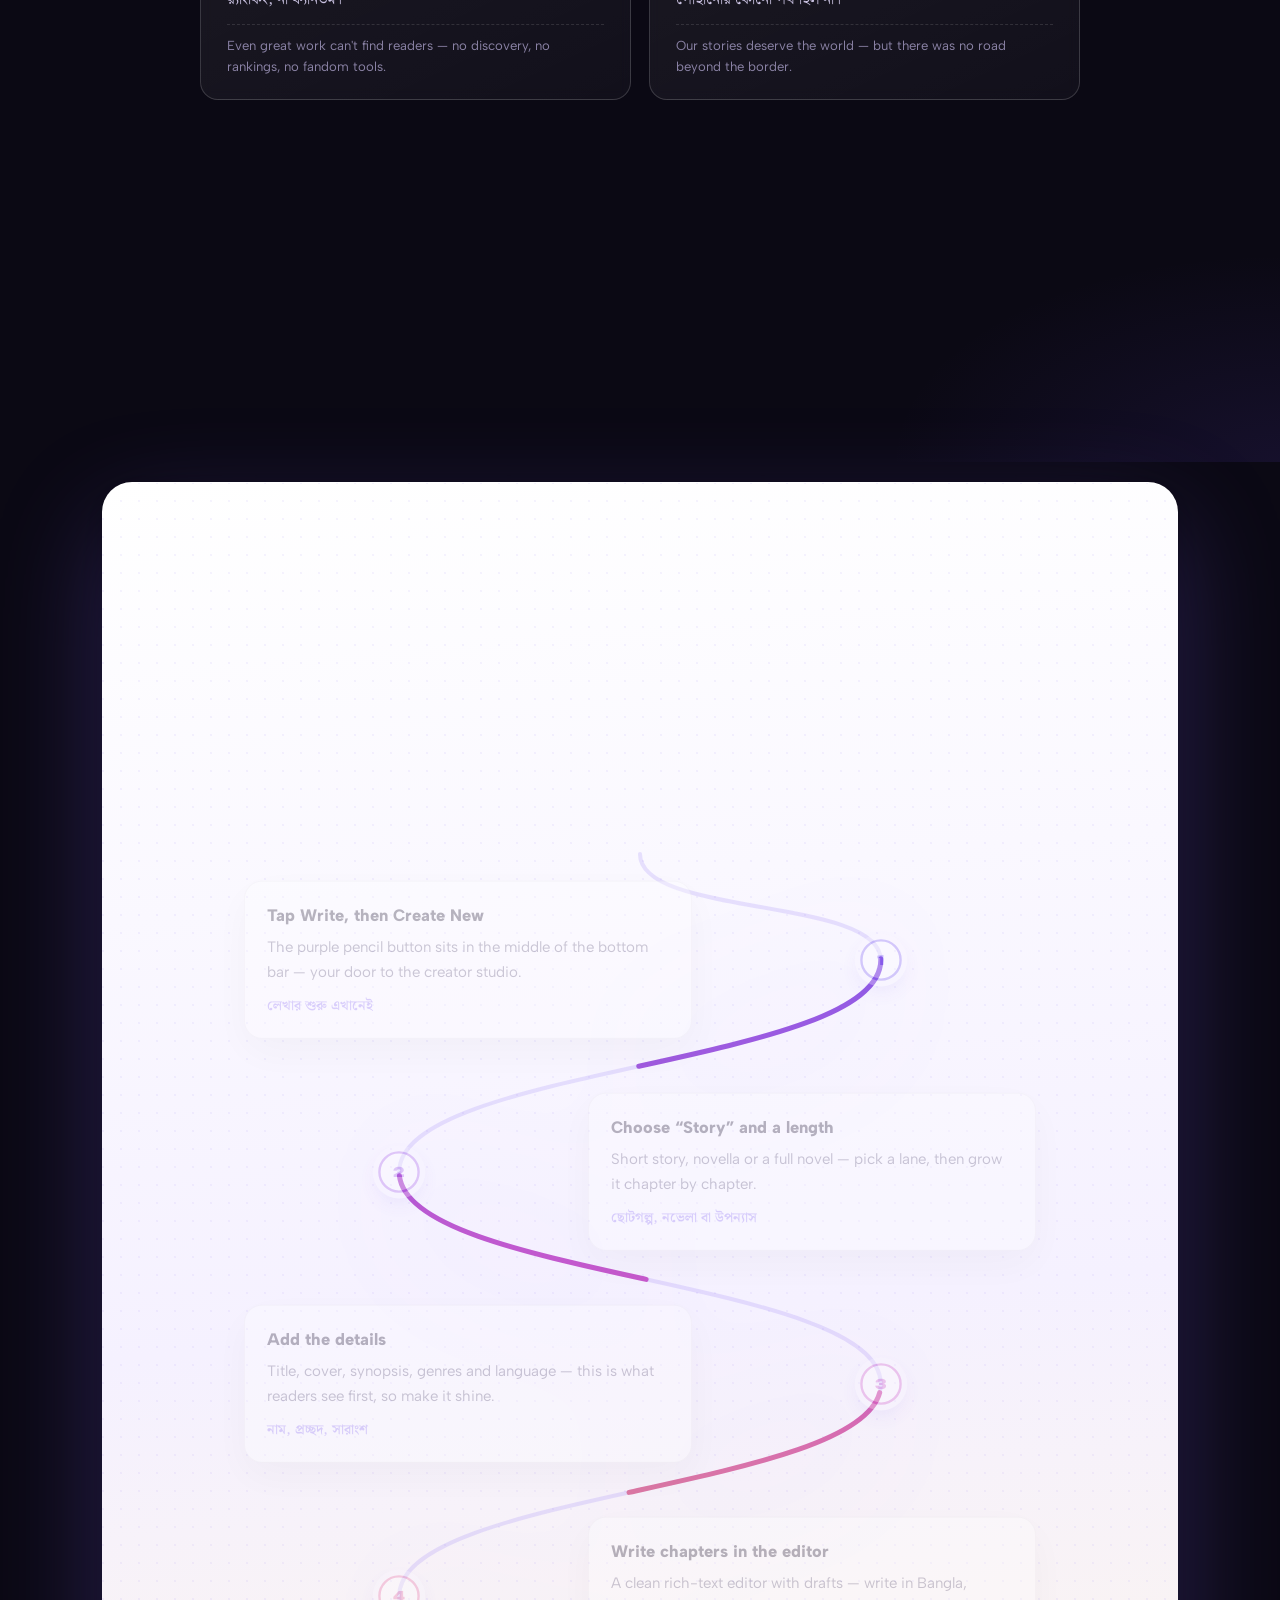
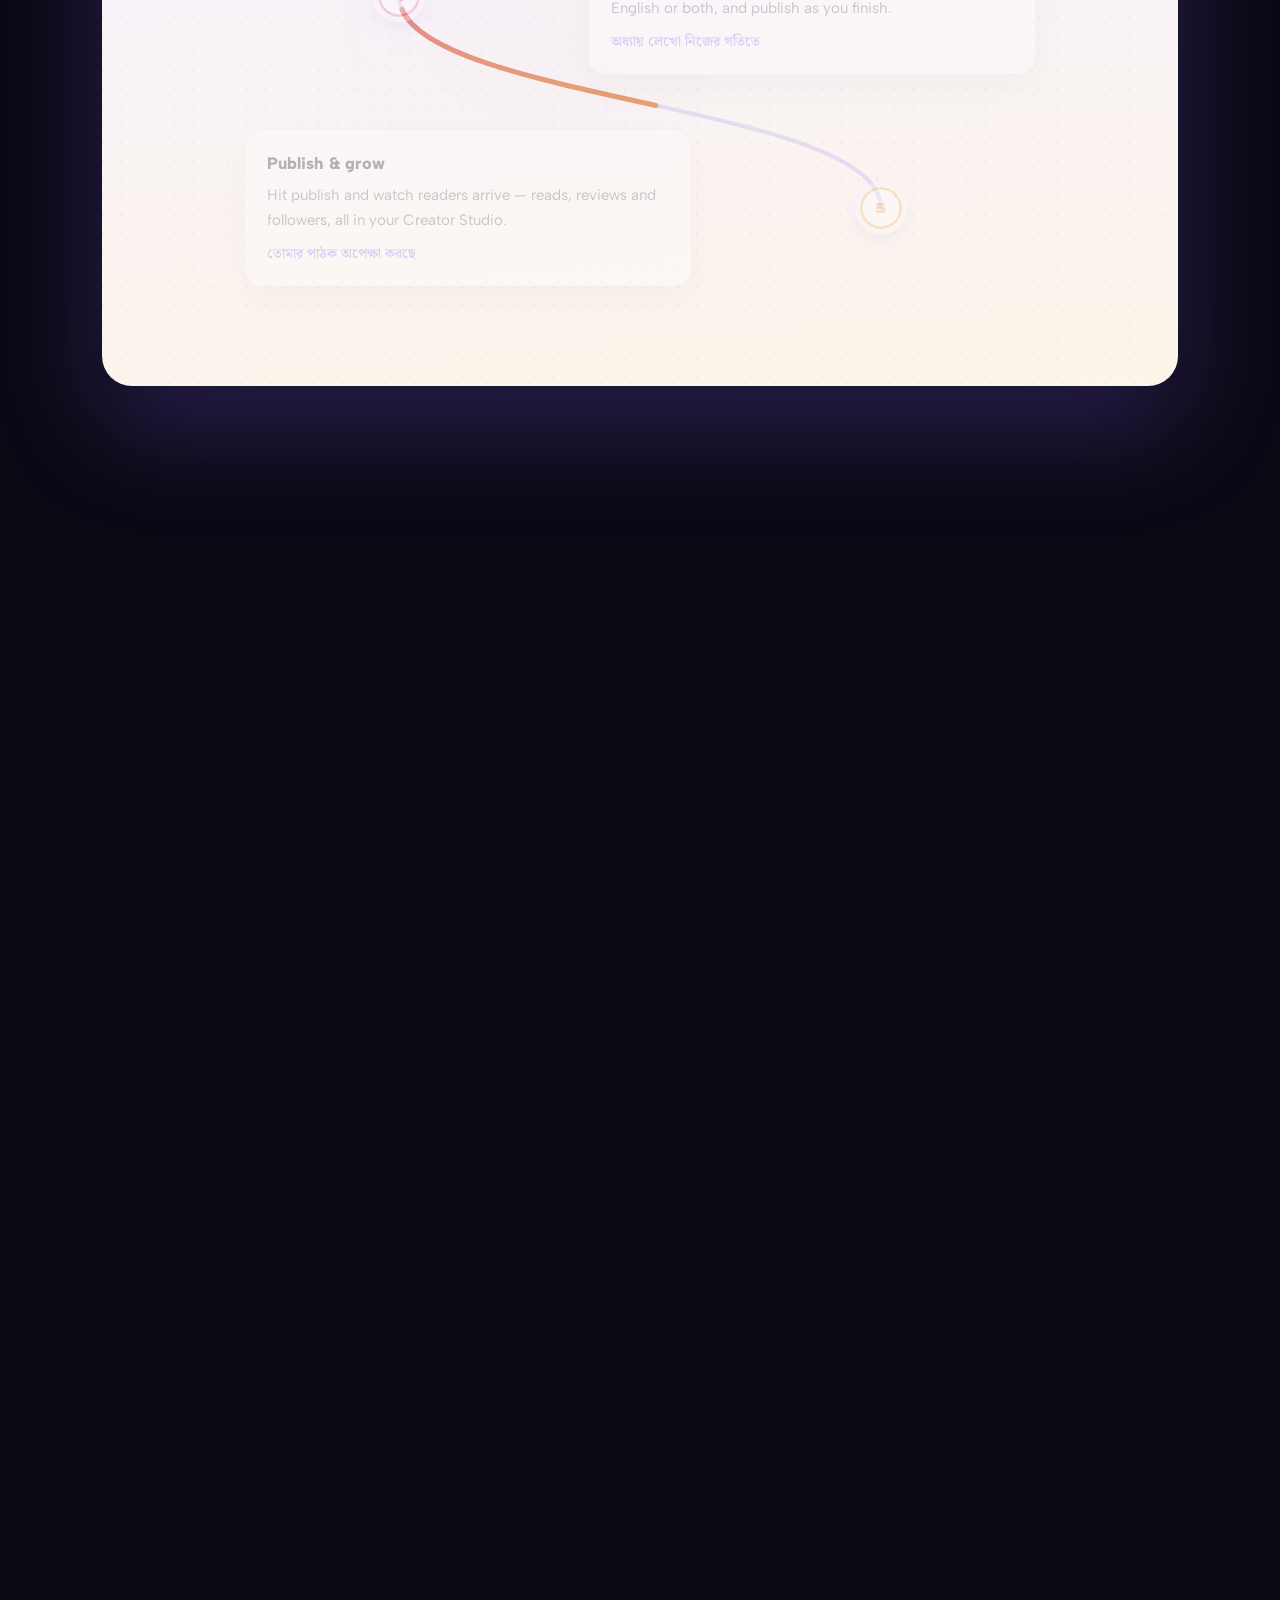
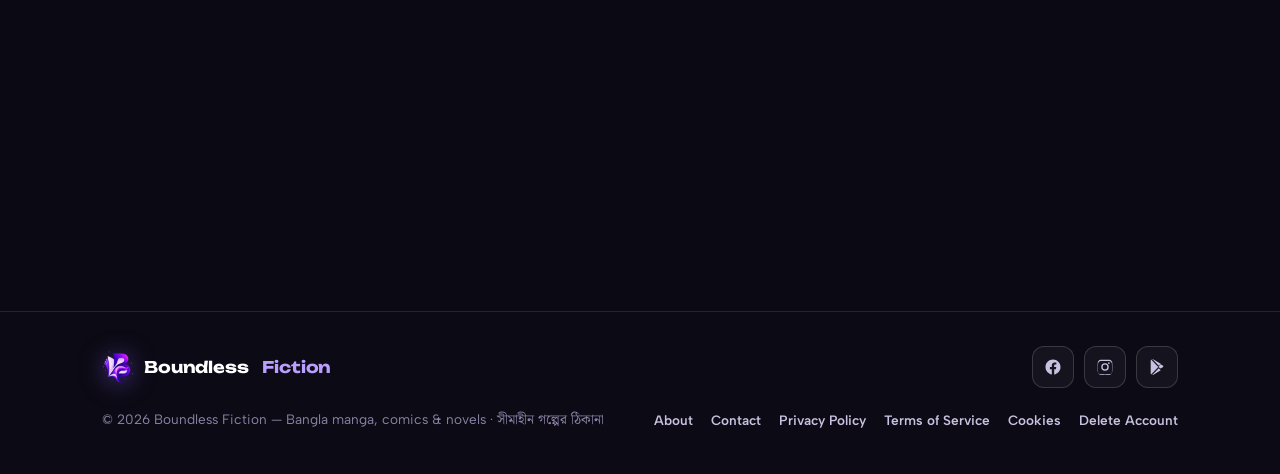
==== commit 4fe65747: "Phone roadmap: purple line fills node-to-node with scroll The mobile timeline fill is now driven in " ====
--- a/index.html
+++ b/index.html
@@ -69,8 +69,8 @@
 <link rel="preconnect" href="https://fonts.googleapis.com">
 <link rel="preconnect" href="https://fonts.gstatic.com" crossorigin>
 <link href="https://fonts.googleapis.com/css2?family=Unbounded:wght@500;700;900&family=Albert+Sans:wght@400;600;700;800&family=Noto+Serif+Bengali:wght@400;600;700;800&display=swap" rel="stylesheet">
-<link rel="stylesheet" href="assets/home.css?v=10">
-<script defer src="assets/home.js?v=10"></script>
+<link rel="stylesheet" href="assets/home.css?v=11">
+<script defer src="assets/home.js?v=11"></script>
 </head>
 <body>
 
--- a/assets/home.css
+++ b/assets/home.css
@@ -1436,11 +1436,11 @@
     left: 25px;
     top: 10px;
     width: 3px;
-    height: calc(var(--mp, 0) * (100% - 20px));
+    height: clamp(0px, calc(var(--mpx, 0px) - 10px), calc(100% - 20px));
     border-radius: 3px;
     background: linear-gradient(180deg, var(--violet), #cf59c8, var(--amber));
     box-shadow: 0 0 12px rgba(123, 92, 240, 0.75);
-    transition: height 0.25s linear;
+    transition: height 0.2s linear;
   }
   .snake { position: relative; }
   .stop {
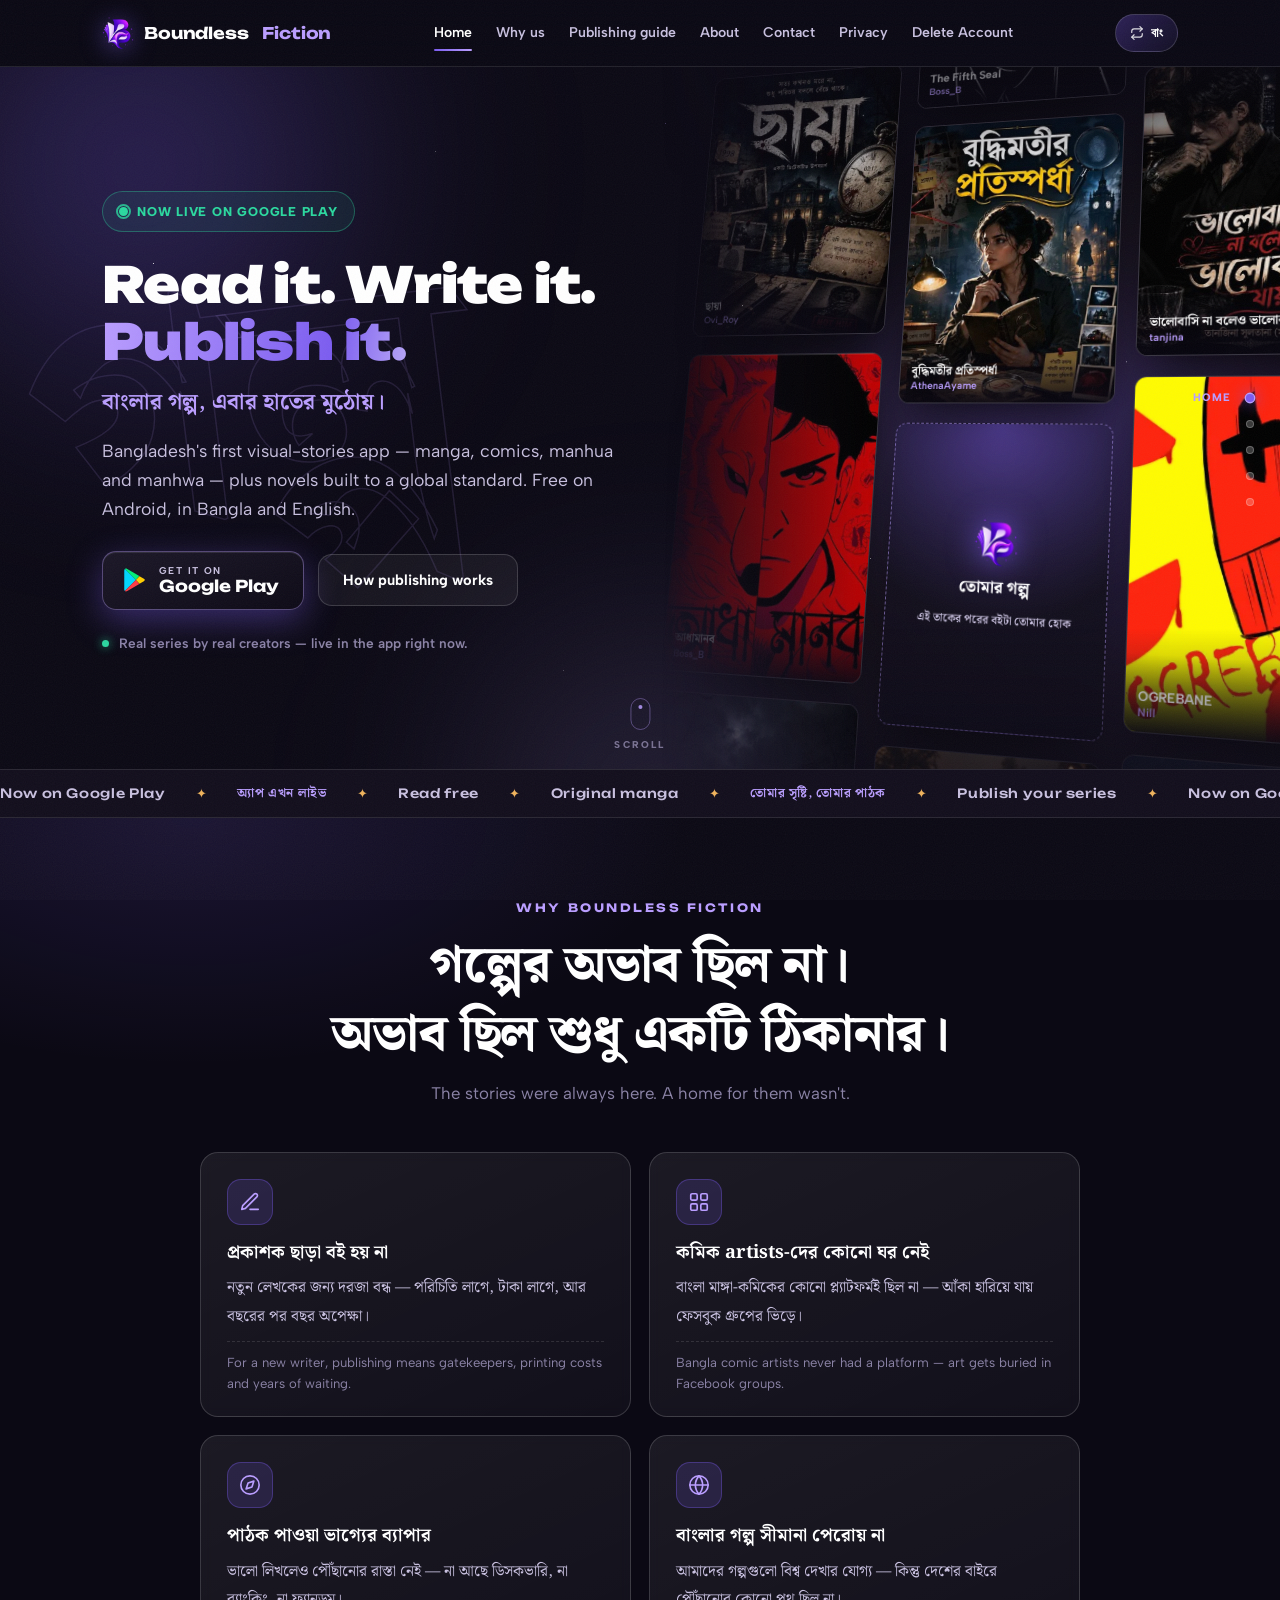
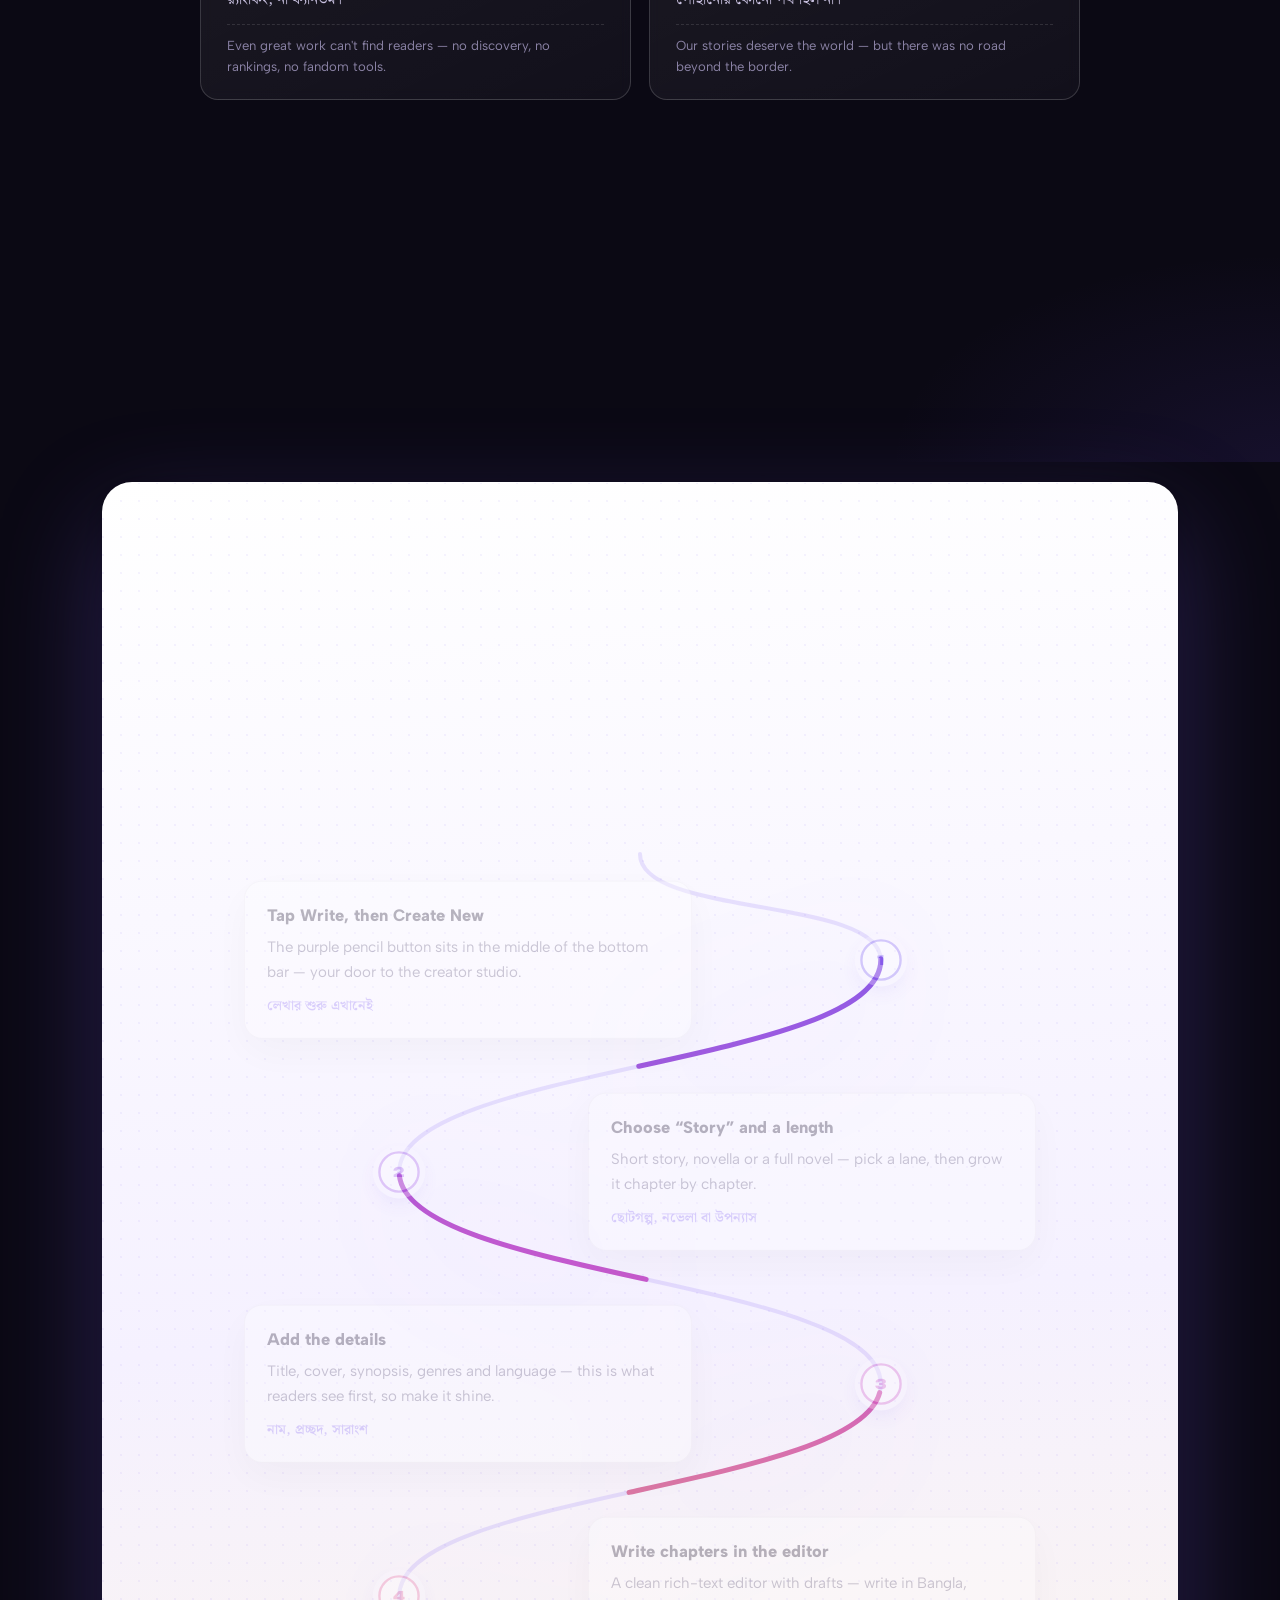
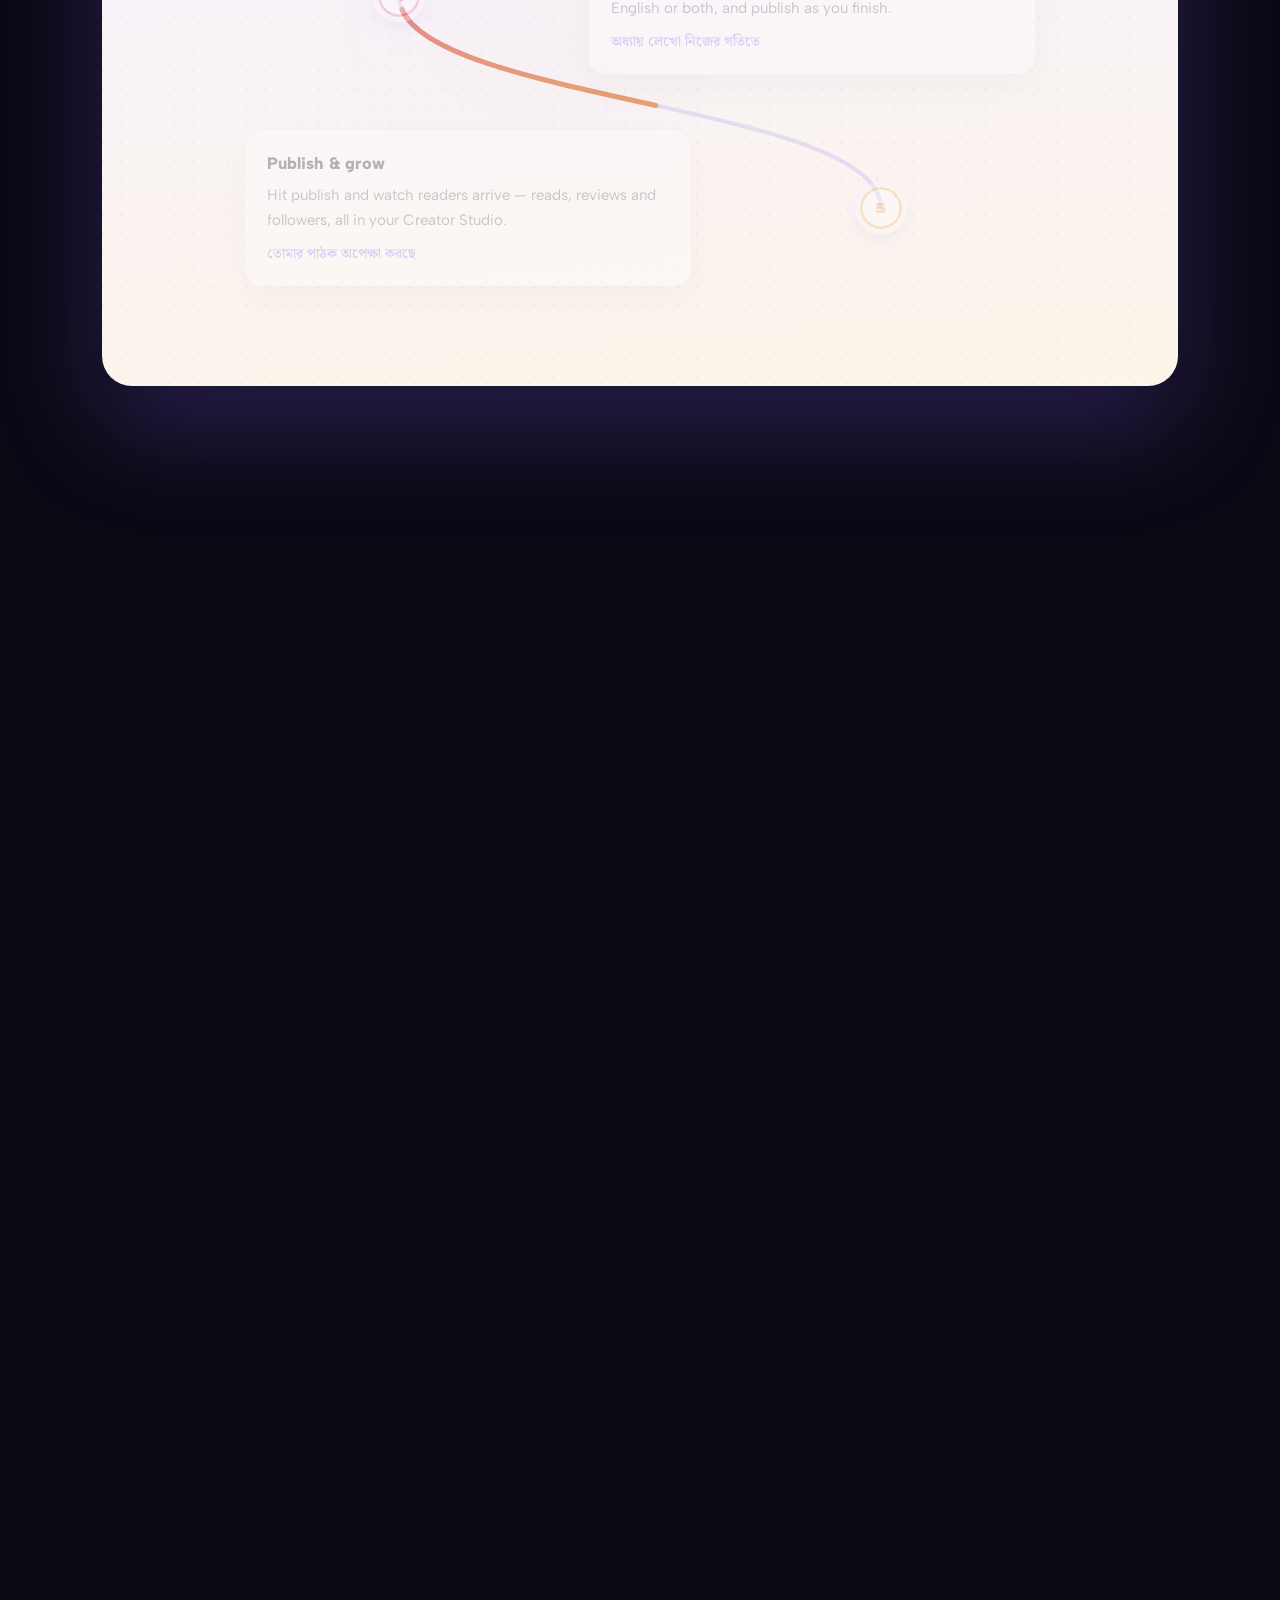
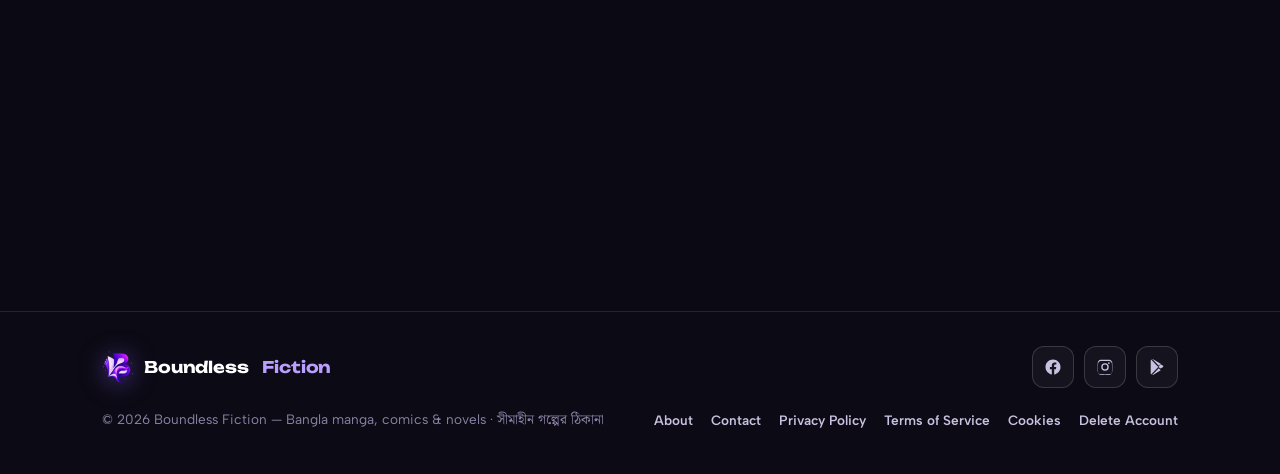
==== commit 9fec0b0b: "Phone performance pass: make the hero and scroll feel fast On phones (<=880px): - Shelf drifts flat " ====
--- a/index.html
+++ b/index.html
@@ -69,8 +69,8 @@
 <link rel="preconnect" href="https://fonts.googleapis.com">
 <link rel="preconnect" href="https://fonts.gstatic.com" crossorigin>
 <link href="https://fonts.googleapis.com/css2?family=Unbounded:wght@500;700;900&family=Albert+Sans:wght@400;600;700;800&family=Noto+Serif+Bengali:wght@400;600;700;800&display=swap" rel="stylesheet">
-<link rel="stylesheet" href="assets/home.css?v=11">
-<script defer src="assets/home.js?v=11"></script>
+<link rel="stylesheet" href="assets/home.css?v=12">
+<script defer src="assets/home.js?v=12"></script>
 </head>
 <body>
 
--- a/assets/home.css
+++ b/assets/home.css
@@ -1338,6 +1338,19 @@
 }
 
 @media (max-width: 880px) {
+  /* ── phone performance: cut the expensive paint work ─────────────────
+     No backdrop blur (re-blurs every scroll frame), no film grain layer,
+     no blur in reveals (per-frame re-raster), fewer sky layers, and the
+     below-fold sections don't render until they're near. */
+  header { backdrop-filter: none; -webkit-backdrop-filter: none; background: rgba(11, 9, 20, 0.94); }
+  body::after { display: none; }
+  .js .rv { filter: none !important; }
+  .blob.b3, .stars.s2 { display: none; }
+  .why, .roadmap, .panels, .formats, .cta-band {
+    content-visibility: auto;
+    contain-intrinsic-size: auto 900px;
+  }
+
   /* compact single-row header — logo, language pill, hamburger, no wrap */
   .nav { flex-wrap: nowrap; height: 58px; gap: 8px; }
   .logo { font-size: 0.9rem; gap: 8px; min-width: 0; }
@@ -1395,9 +1408,6 @@
   .cta-row { justify-content: center; }
   .hero-note { justify-content: center; }
   .shelf {
-    --tilt-x: 10deg;
-    --tilt-y: -9deg;
-    --tilt-z: 2deg;
     position: relative;
     top: auto; bottom: auto; right: auto;
     width: 100%;
@@ -1406,7 +1416,15 @@
     -webkit-mask-image: linear-gradient(180deg, transparent, #000 10%, #000 84%, transparent);
     mask-image: linear-gradient(180deg, transparent, #000 10%, #000 84%, transparent);
   }
-  .shelf-tilt { width: 112%; left: 50%; }
+  /* flat drift on phones — no perspective, so the GPU composites cheap
+     2D layers instead of re-rasterizing a 3D scene */
+  .shelf-tilt {
+    width: 112%;
+    left: 50%;
+    transform: translate(-50%, -50%) rotate(-3deg);
+  }
+  .shelf::before { filter: none; opacity: 0.8; }
+  .shelf-card { box-shadow: none; border-color: rgba(255, 255, 255, 0.12); }
   .lane:nth-child(1) { margin-top: -20px; }
   .lane:nth-child(3) { margin-top: -48px; }
 }
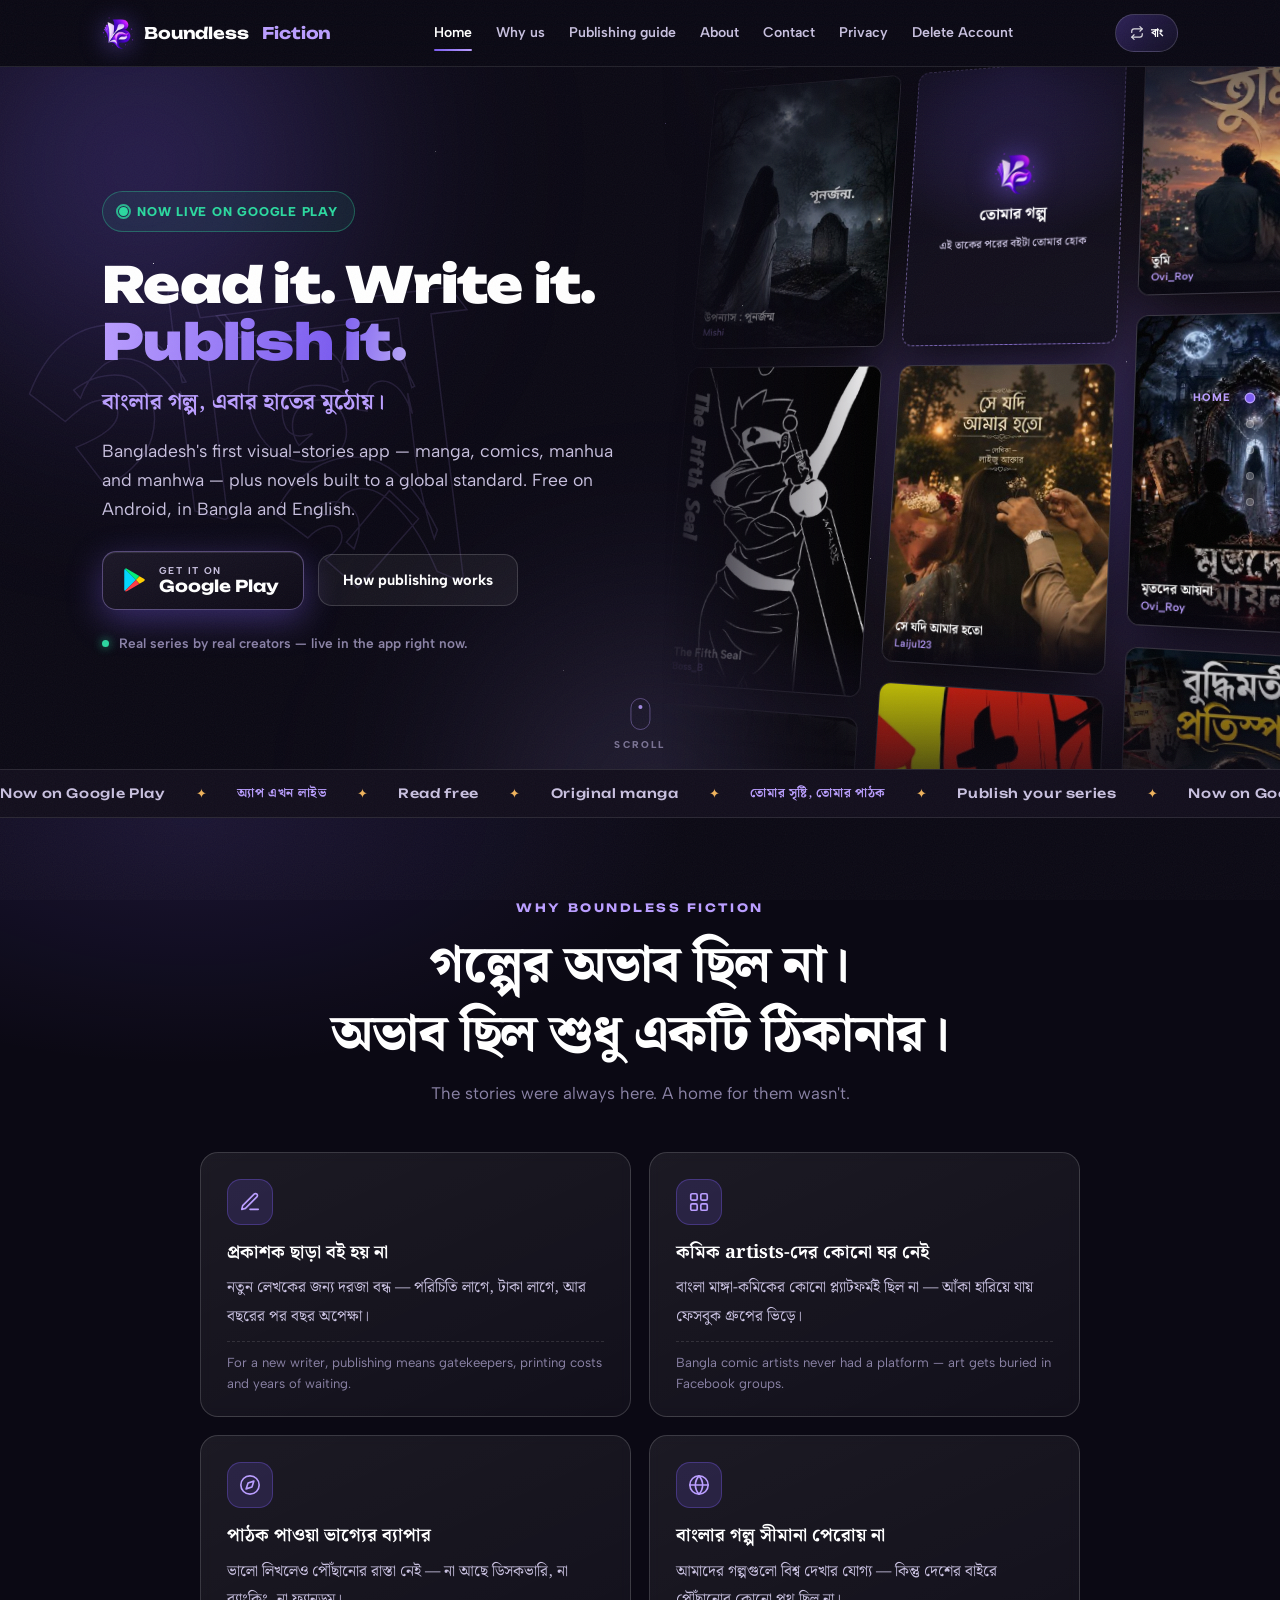
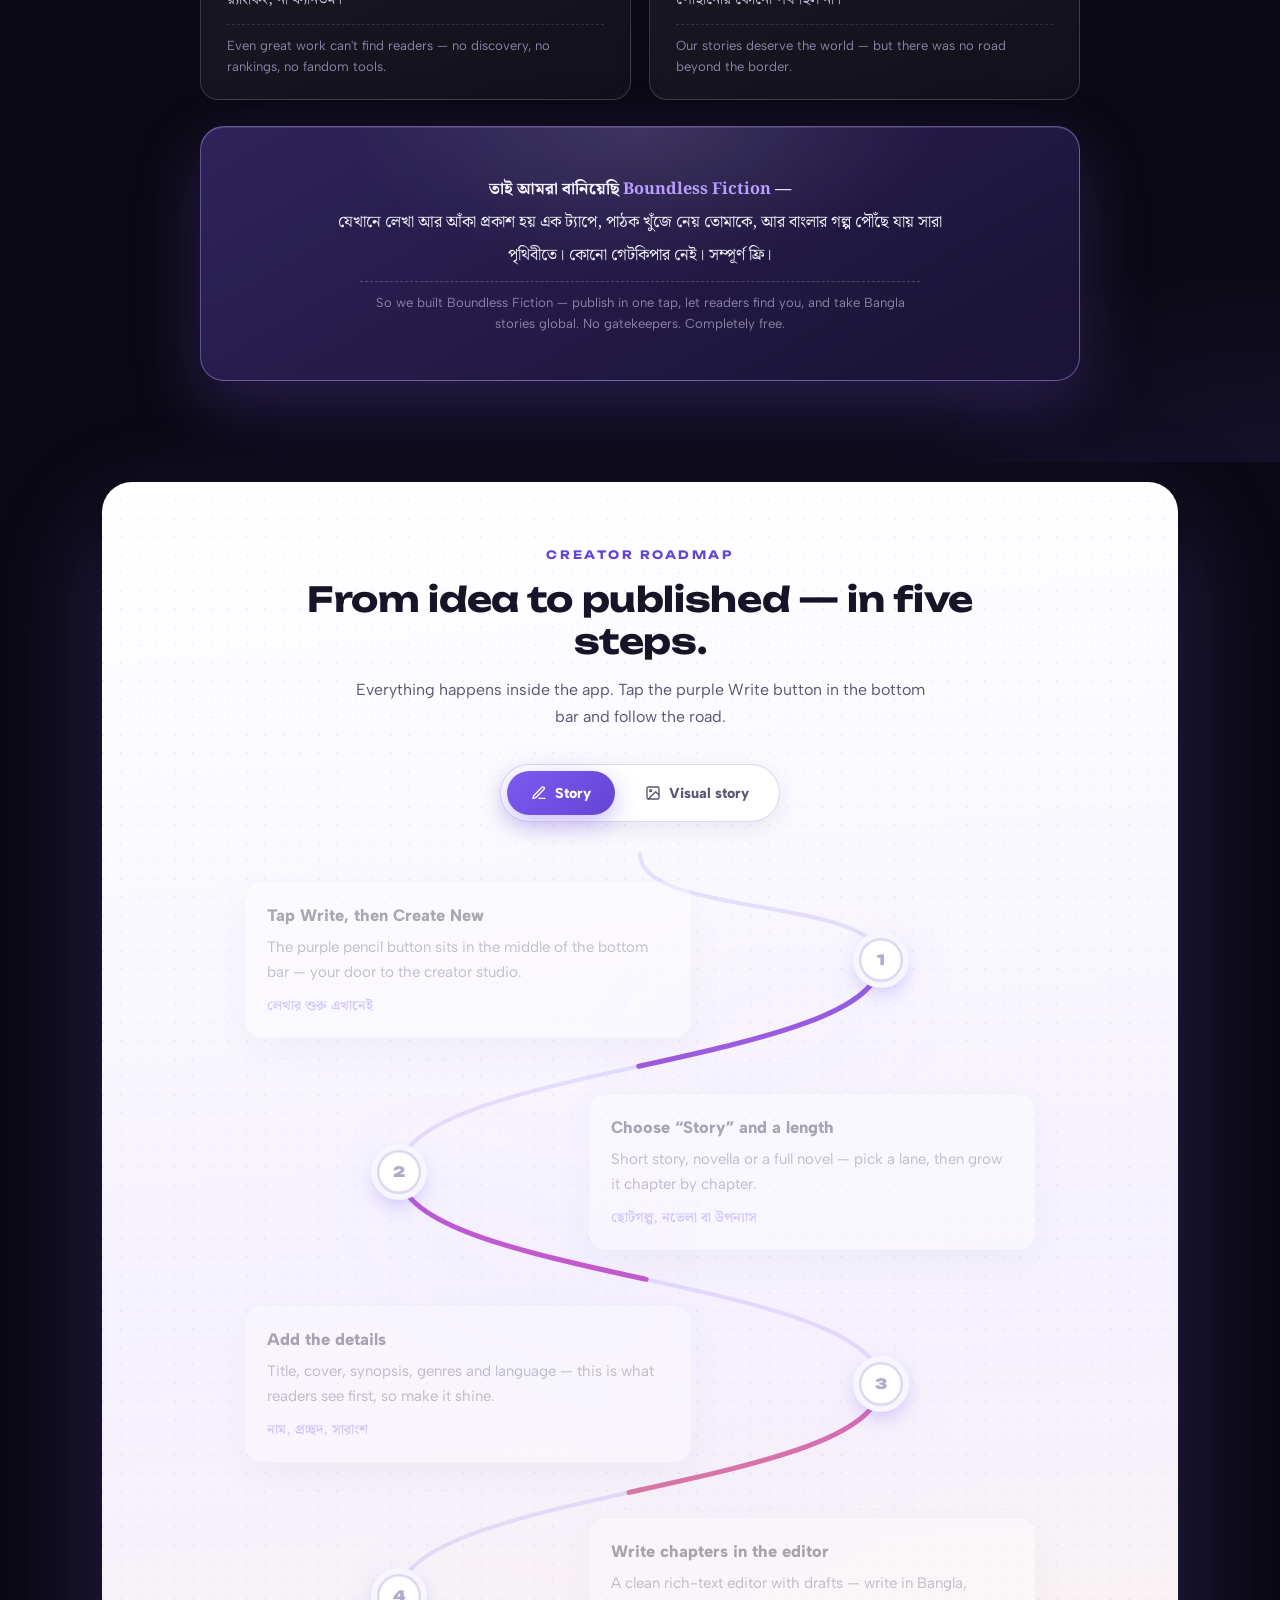
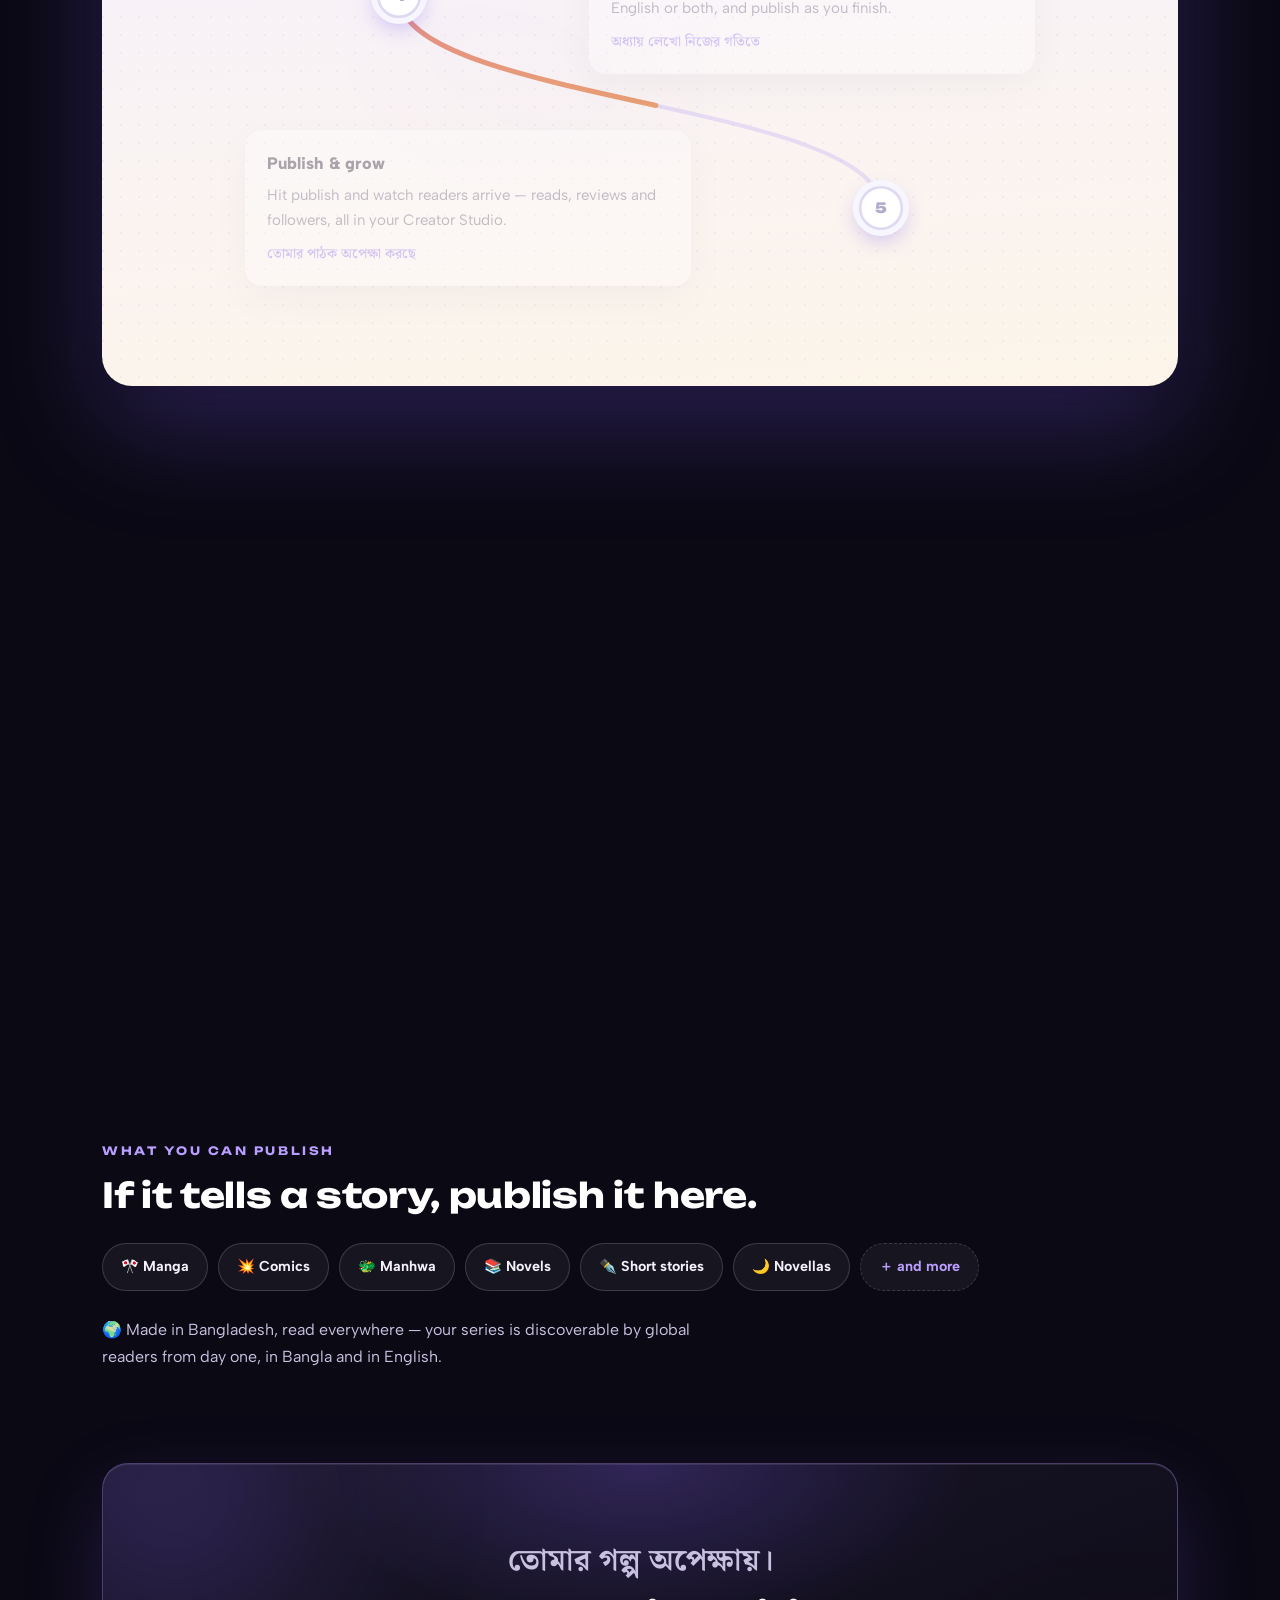
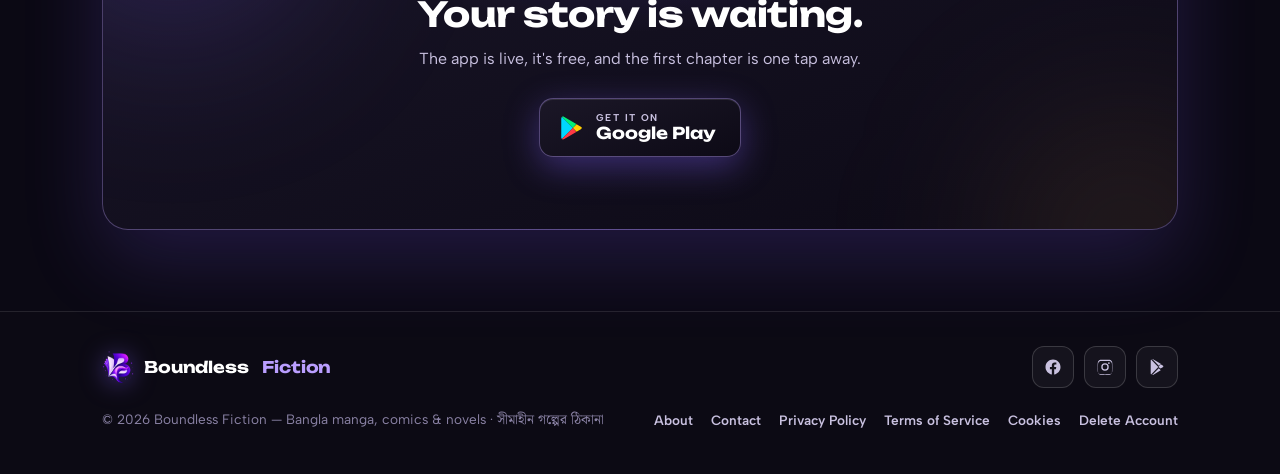
==== commit 68f78604: "Roadmap: fill line passes under the step circles, never through Unlit steps used to fade the whole s" ====
--- a/index.html
+++ b/index.html
@@ -69,8 +69,8 @@
 <link rel="preconnect" href="https://fonts.googleapis.com">
 <link rel="preconnect" href="https://fonts.gstatic.com" crossorigin>
 <link href="https://fonts.googleapis.com/css2?family=Unbounded:wght@500;700;900&family=Albert+Sans:wght@400;600;700;800&family=Noto+Serif+Bengali:wght@400;600;700;800&display=swap" rel="stylesheet">
-<link rel="stylesheet" href="assets/home.css?v=12">
-<script defer src="assets/home.js?v=12"></script>
+<link rel="stylesheet" href="assets/home.css?v=13">
+<script defer src="assets/home.js?v=13"></script>
 </head>
 <body>
 
--- a/assets/home.css
+++ b/assets/home.css
@@ -1077,9 +1077,18 @@
 
 .stops { list-style: none; position: absolute; inset: 0; }
 .stop { position: absolute; top: var(--y); left: 0; right: 0; height: 0; }
-/* scroll-lit: each stop wakes up as the flow reaches it, dims when it leaves */
-.js .roadmap .stop { opacity: 0.3; --ns: 0.8; transition: opacity 0.5s ease; }
-.js .roadmap .stop.lit { opacity: 1; --ns: 1; }
+/* scroll-lit: each stop wakes up as the flow reaches it, dims when it
+   leaves. Only the CARD fades — the node stays fully opaque so the
+   road (and the phone fill line) always passes under it, never through. */
+.js .roadmap .stop { --ns: 0.85; }
+.js .roadmap .stop .step { opacity: 0.35; transition: opacity 0.5s ease, box-shadow 0.35s ease, border-color 0.45s ease; }
+.js .roadmap .stop.lit { --ns: 1; }
+.js .roadmap .stop.lit .step { opacity: 1; }
+.js .roadmap .node { border-color: #ded8f0; color: #b3abcc; }
+.js .roadmap .stop.lit .node {
+  border-color: var(--nc, var(--violet));
+  color: var(--nc, var(--violet-deep));
+}
 .node {
   position: absolute;
   top: 0;
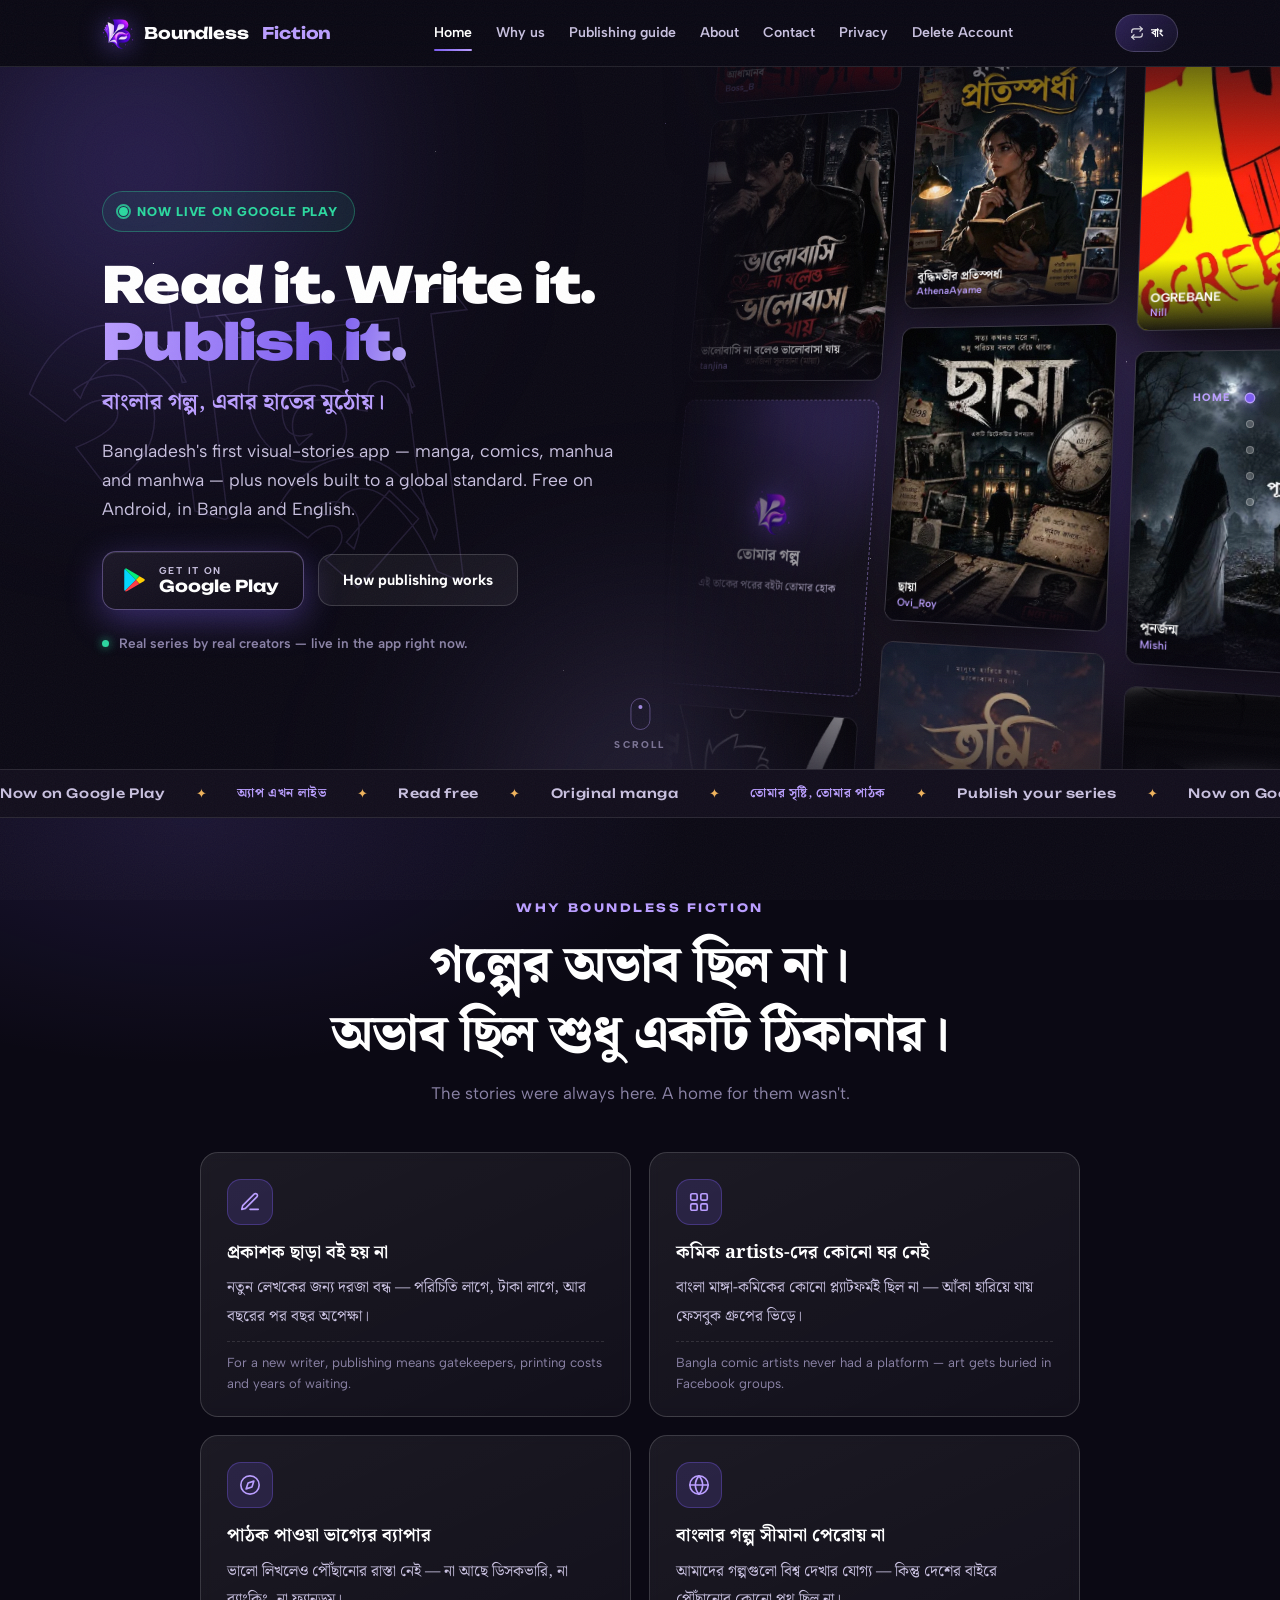
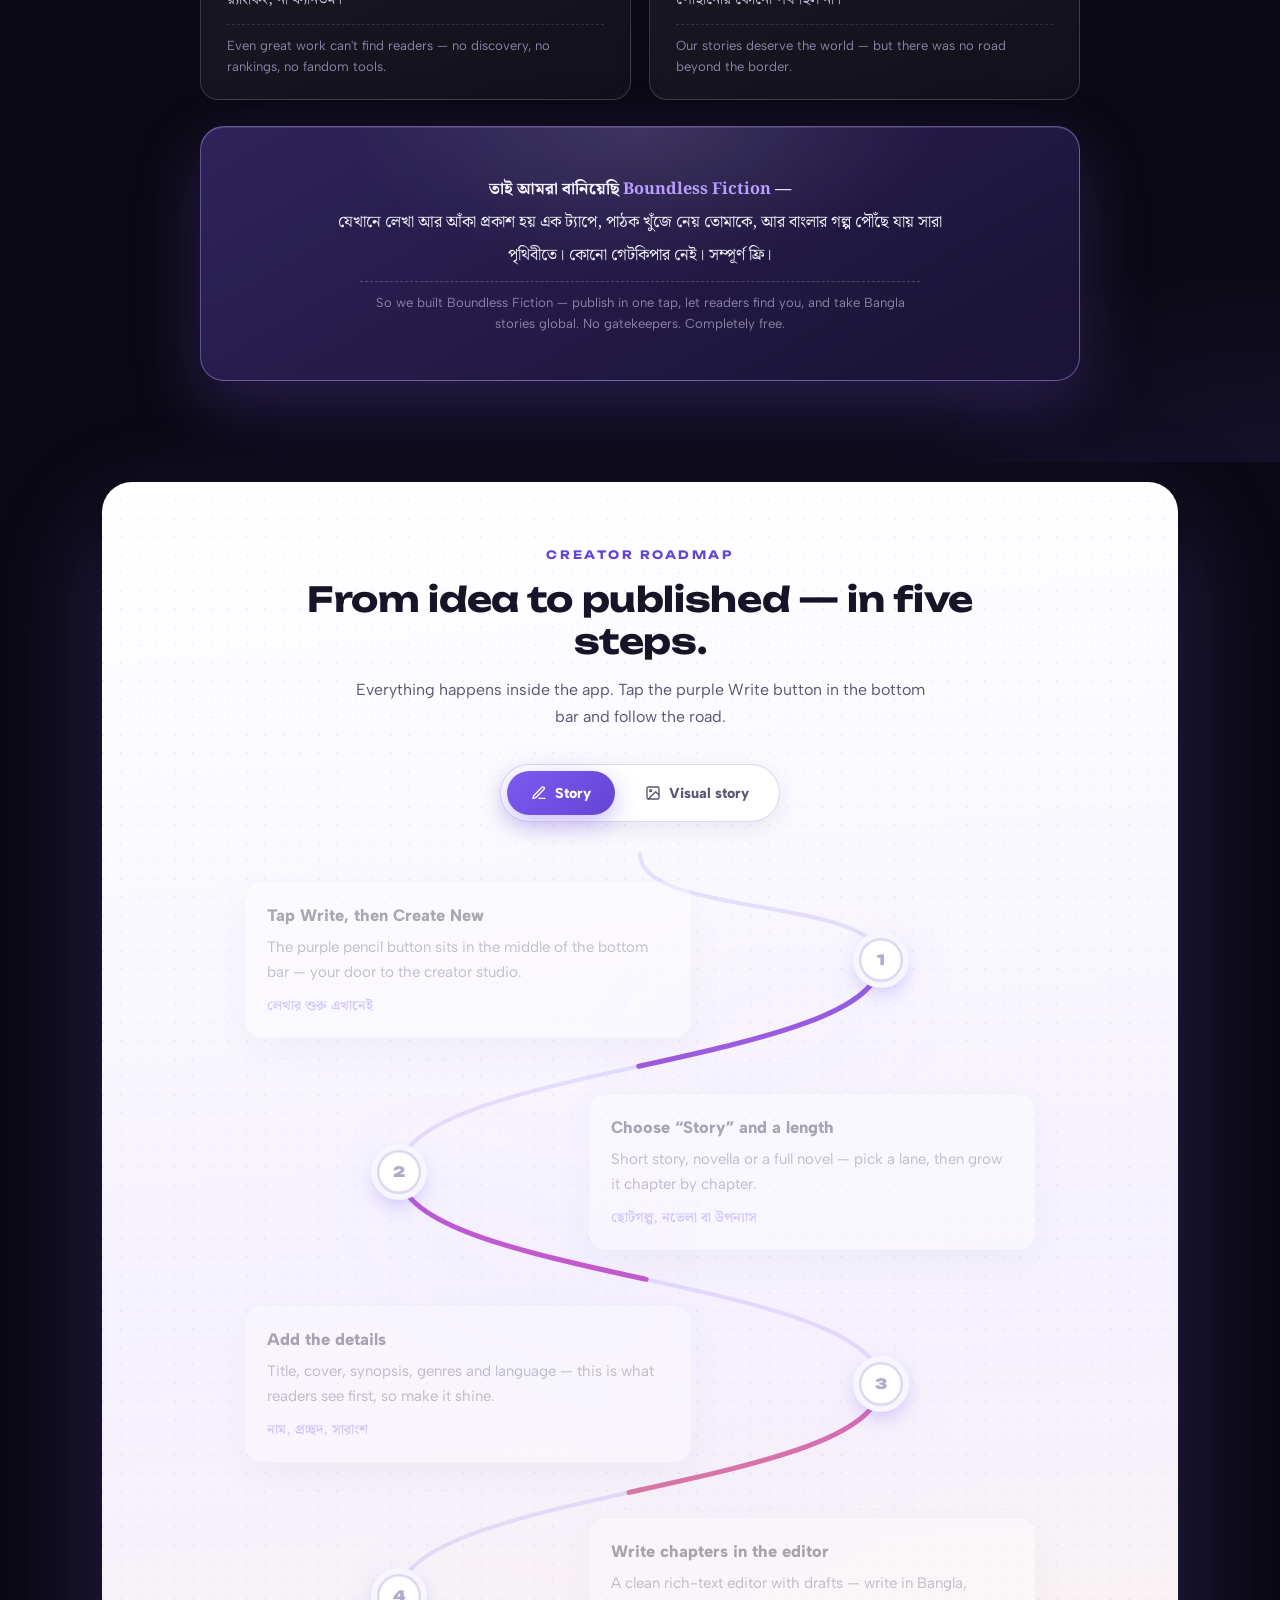
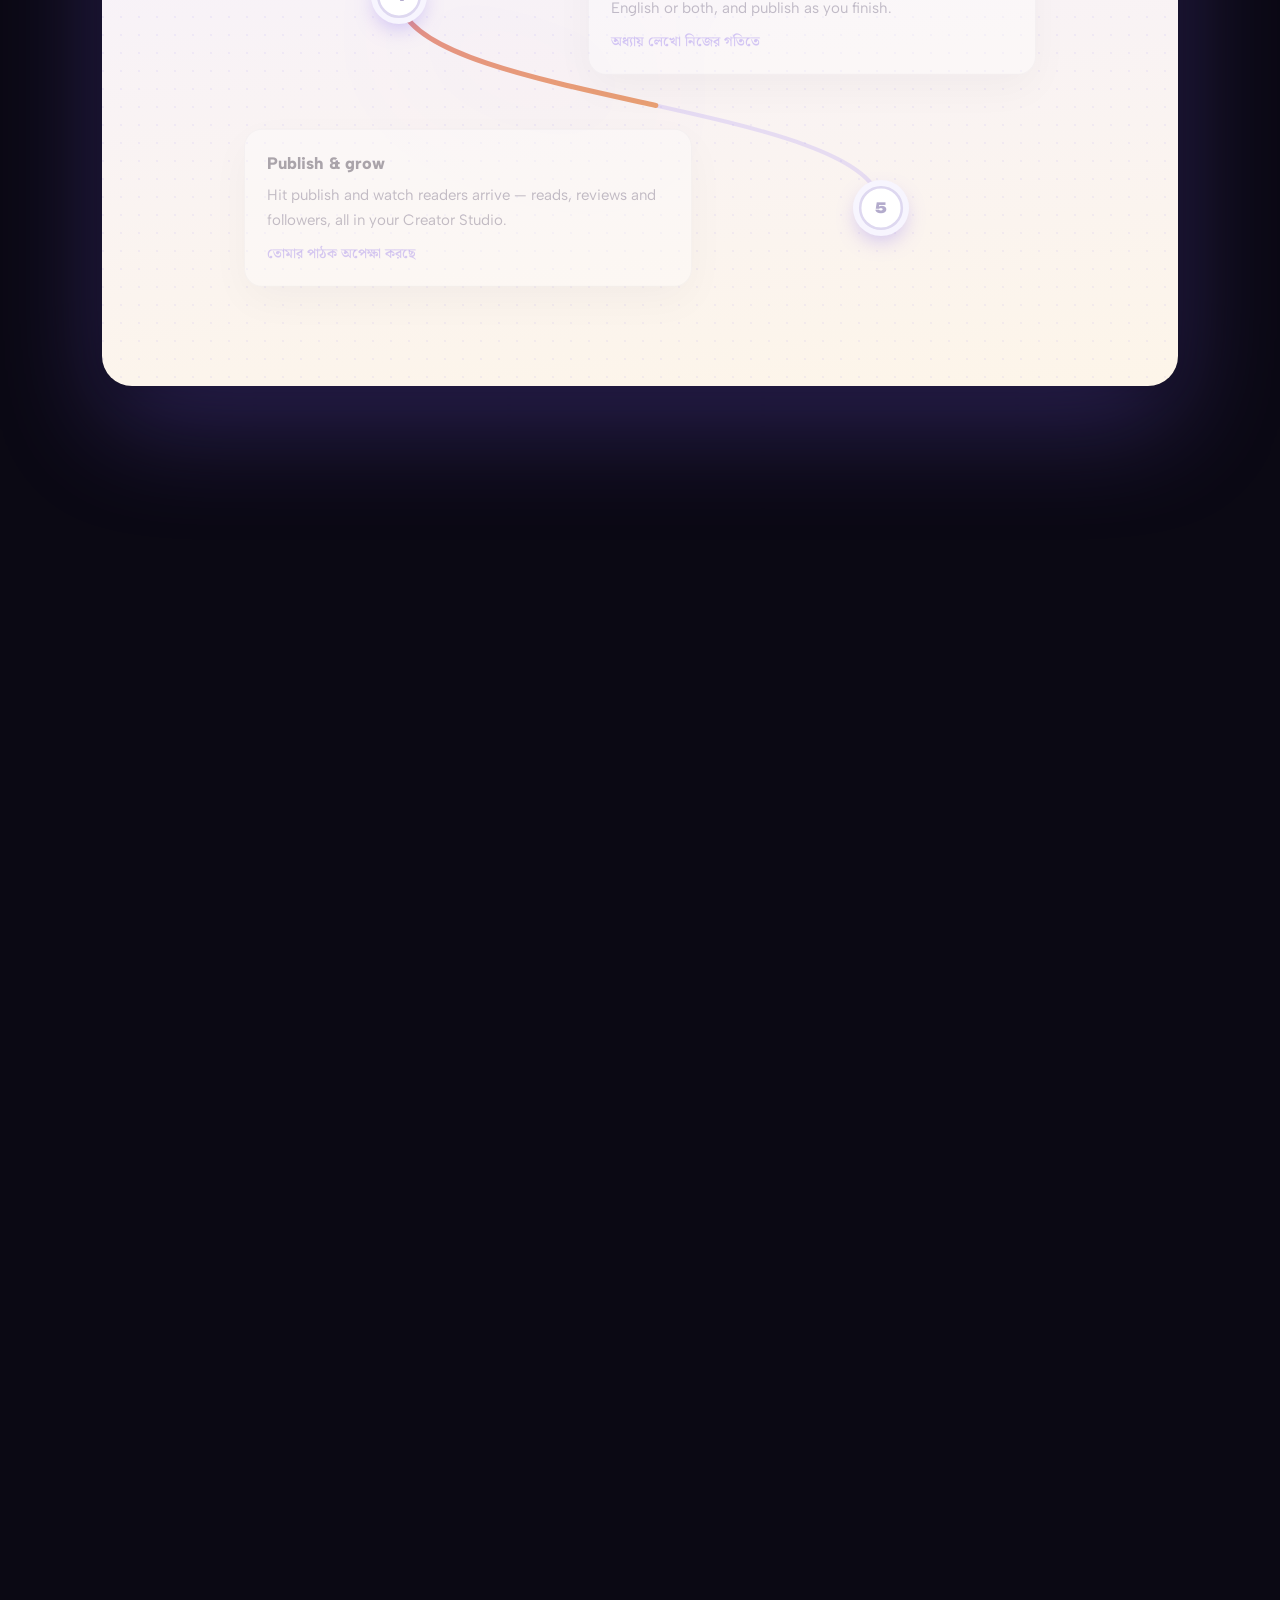
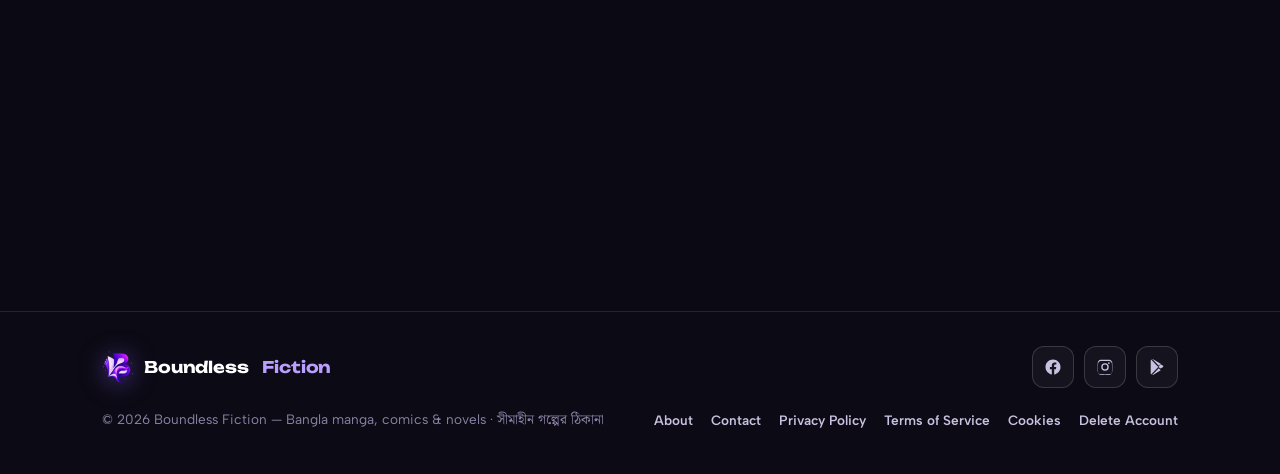
==== commit 859a95ed: "Shelf: shorten Punorjonmo title to match the app rename The novel is being renamed from "উপন্যাস : প" ====
--- a/index.html
+++ b/index.html
@@ -177,7 +177,7 @@
                 </a>
                 <a class="shelf-card" href="https://play.google.com/store/apps/details?id=com.boundlessfiction.app" target="_blank" rel="noopener" tabindex="-1">
                   <img src="assets/covers/mishi-punorjonmo.jpg" alt="" width="360" height="480" decoding="async">
-                  <span class="plate"><strong class="bn-f">উপন্যাস : পূনর্জন্ম</strong><em>Mishi</em></span>
+                  <span class="plate"><strong class="bn-f">পূনর্জন্ম</strong><em>Mishi</em></span>
                 </a>
               </div>
             </div>
